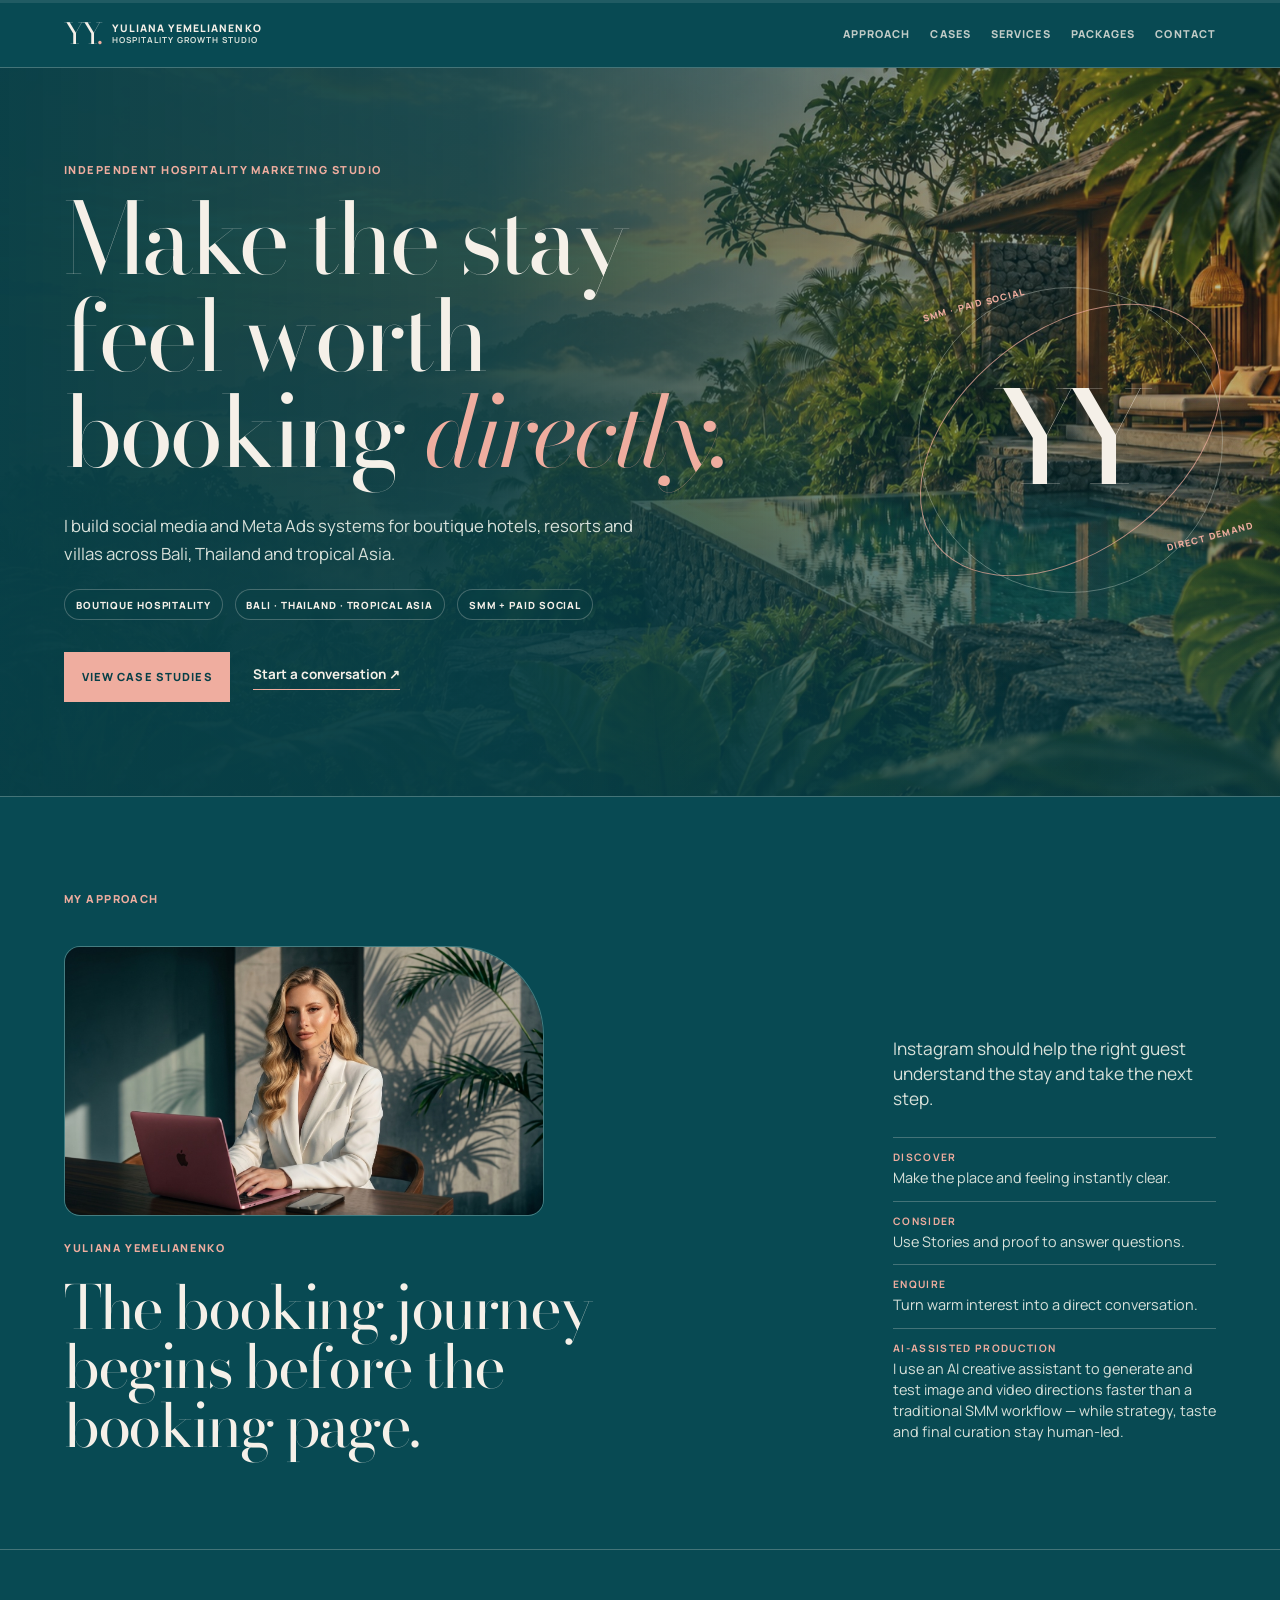
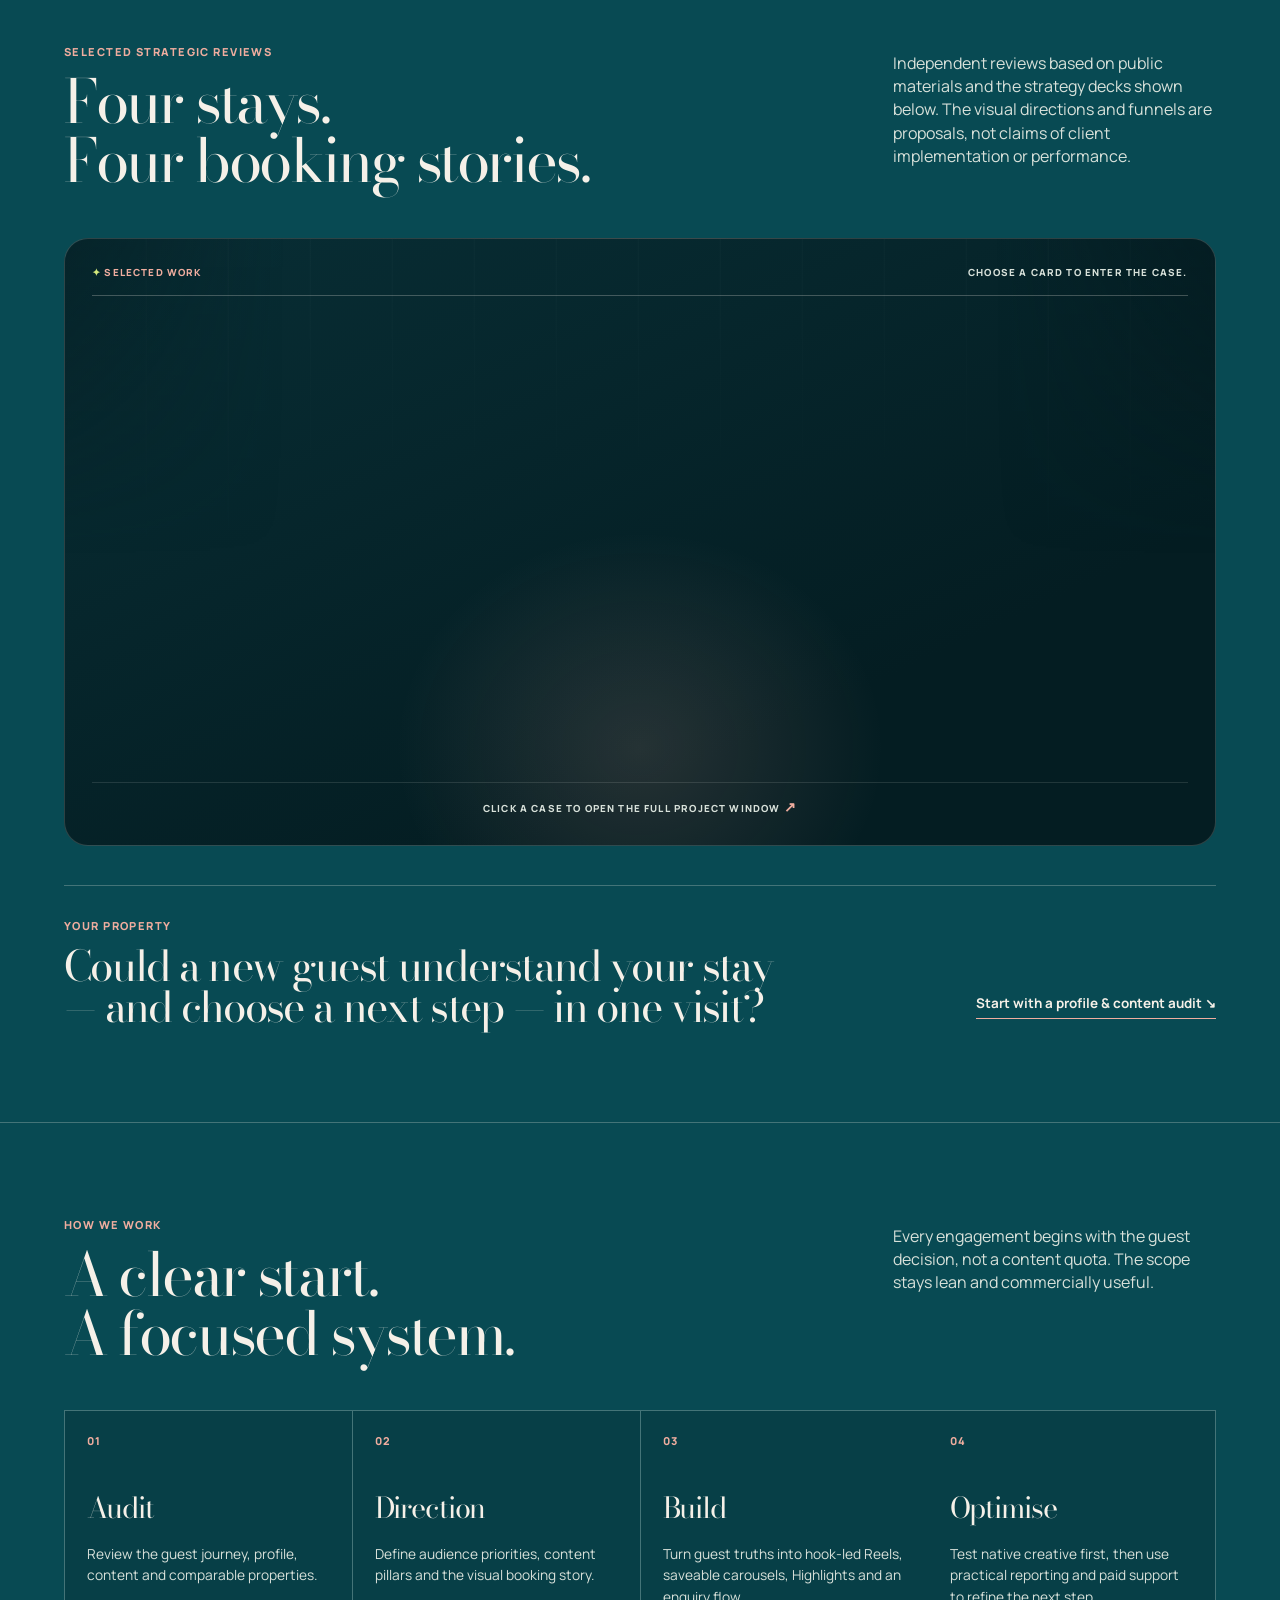
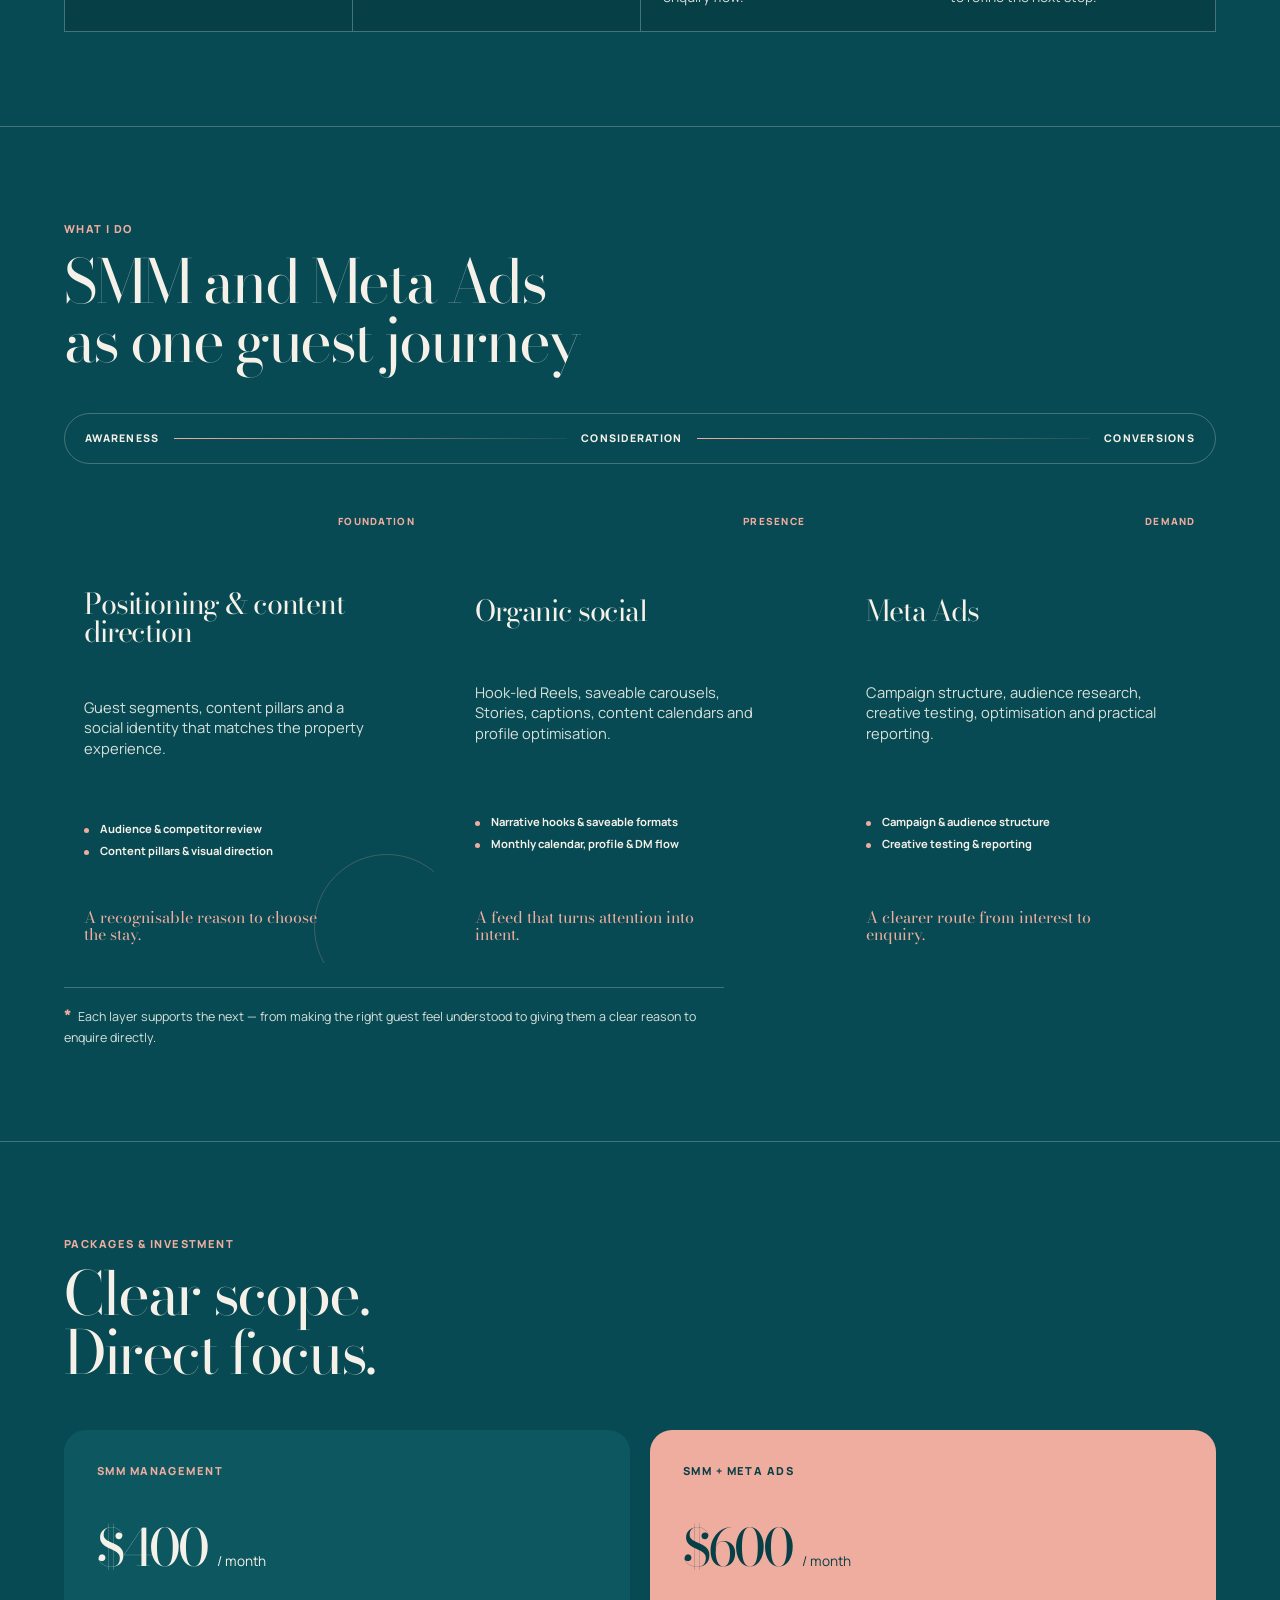
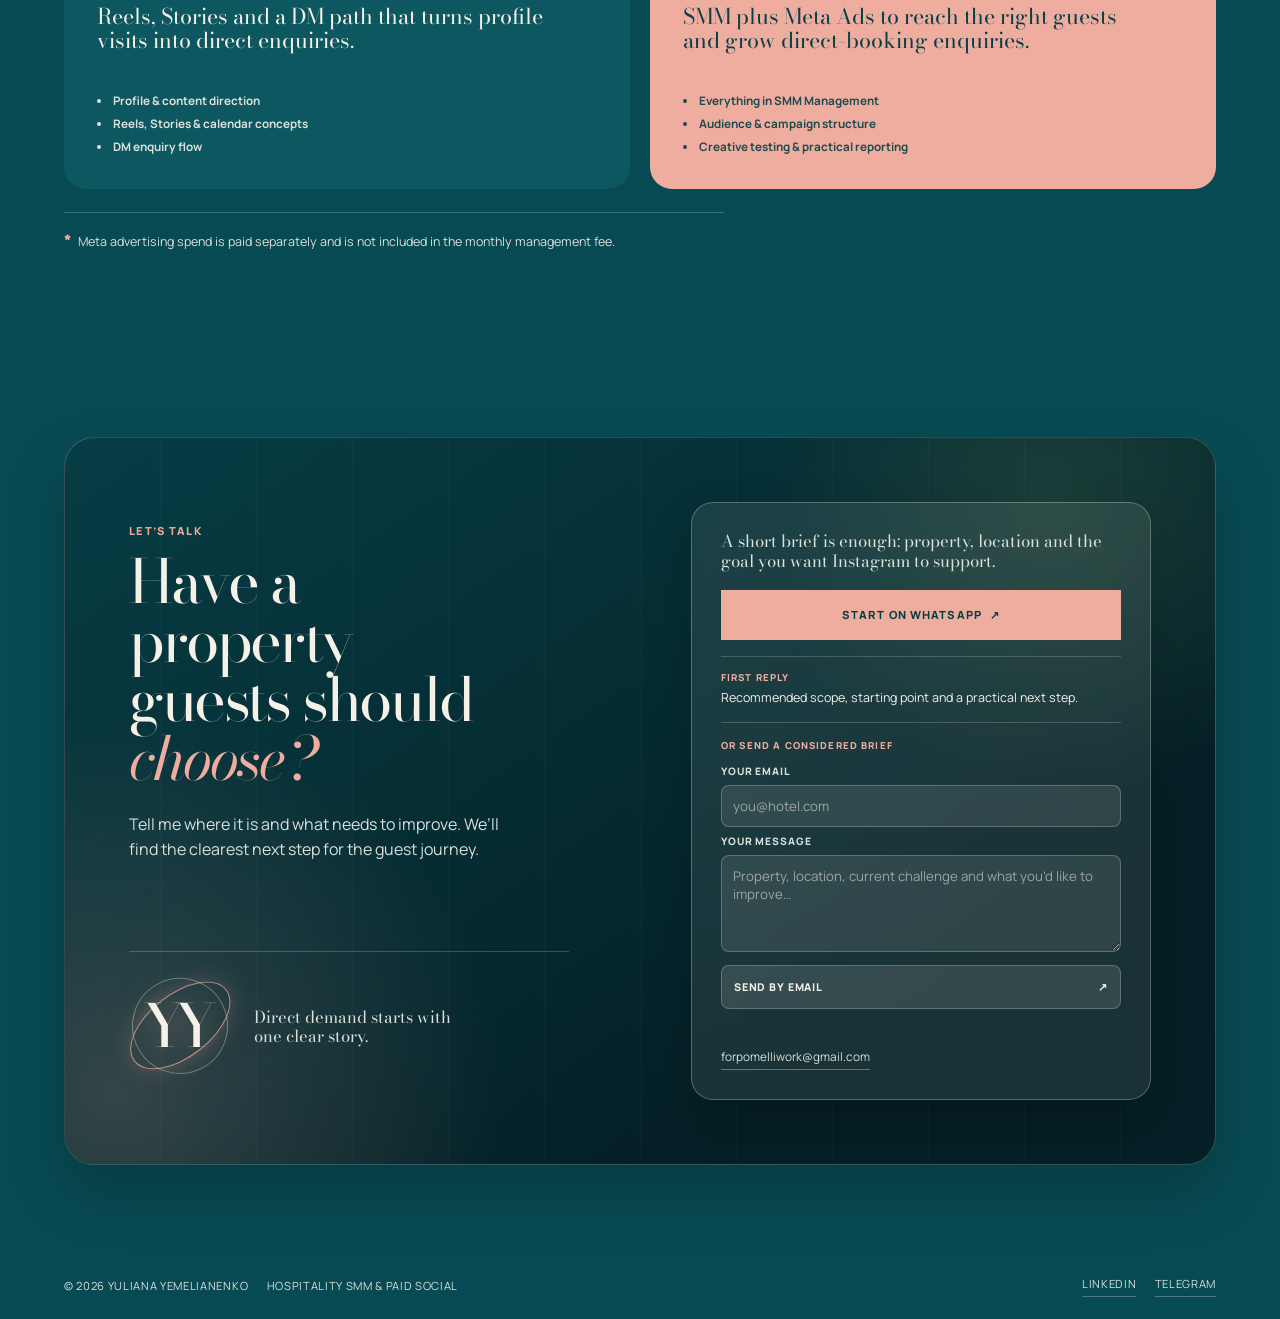
==== index.html @ 5858e248 "Publish strategy decks and complete GitHub Pages links" ====
<!doctype html>
<html lang="en">
  <head>
    <meta charset="utf-8" />
    <meta name="viewport" content="width=device-width, initial-scale=1" />
    <meta name="description" content="Yuliana Yemelianenko — Hospitality SMM and Meta Ads specialist for boutique hotels, resorts and villas." />
    <title>Yuliana Yemelianenko — Hospitality SMM &amp; Meta Ads</title>
    <link rel="preconnect" href="https://fonts.googleapis.com" />
    <link rel="preconnect" href="https://fonts.gstatic.com" crossorigin />
    <link href="https://fonts.googleapis.com/css2?family=Bodoni+Moda:opsz,wght@6..96,400;6..96,500;6..96,600&amp;family=Manrope:wght@400;500;600;700;800&amp;display=swap" rel="stylesheet" />
    <link rel="stylesheet" href="styles.css" />
  </head>
  <body>
    <a class="skip-link" href="#main">Skip to content</a>
    <div class="scroll-progress" aria-hidden="true"><span></span></div>

    <header class="site-header">
      <a class="brand" href="#top" aria-label="Yuliana Yemelianenko home">
        <span class="brand-monogram">YY<span>.</span></span>
        <span class="brand-lockup"><strong>Yuliana Yemelianenko</strong><small>Hospitality Growth Studio</small></span>
      </a>
      <nav aria-label="Main navigation">
        <a href="#approach">Approach</a>
        <a href="#cases">Cases</a>
        <a href="#services">Services</a>
        <a href="#packages">Packages</a>
        <a href="#contact">Contact</a>
      </nav>
    </header>

    <main id="main">
      <section class="hero section" id="top">
        <div class="eyebrow"><span class="eyebrow-dot"></span>Independent hospitality marketing studio</div>
        <div class="hero-grid">
          <div>
            <h1>Make the stay<br />feel worth booking <em>directly.</em></h1>
            <p class="hero-copy">I build social media and Meta Ads systems for boutique hotels, resorts and villas across Bali, Thailand and tropical Asia.</p>
            <ul class="hero-proof" aria-label="Specialist focus">
              <li>Boutique hospitality</li>
              <li>Bali · Thailand · Tropical Asia</li>
              <li>SMM + paid social</li>
            </ul>
            <div class="hero-actions">
              <a class="button button-primary" href="#cases">View case studies</a>
              <a class="text-link" href="https://wa.me/50763803161" target="_blank" rel="noreferrer">Start a conversation <span aria-hidden="true">↗</span></a>
            </div>
          </div>
          <aside class="hero-identity" aria-label="Yuliana Yemelianenko, Hospitality Growth Studio">
            <div class="brand-orbit" aria-hidden="true">
              <span class="orbit-line orbit-line-one"></span>
              <span class="orbit-line orbit-line-two"></span>
              <span class="orbit-copy orbit-copy-one">SMM · PAID SOCIAL</span>
              <span class="orbit-copy orbit-copy-two">DIRECT DEMAND</span>
              <span class="hero-monogram">YY</span>
            </div>
          </aside>
        </div>
      </section>

      <section class="statement section section-rule" id="approach" data-reveal aria-labelledby="approach-title">
        <div class="eyebrow">My approach</div>
        <div class="split-layout">
          <div class="approach-lead">
            <figure class="approach-portrait">
              <img src="assets/yuliana-portrait-v1.jpeg" alt="Yuliana Yemelianenko at work" width="2752" height="1536" loading="eager" decoding="sync" fetchpriority="high" />
            </figure>
            <p class="approach-name">Yuliana Yemelianenko</p>
            <h2 id="approach-title">The booking journey begins before the booking page.</h2>
          </div>
          <div class="statement-copy">
            <p>Instagram should help the right guest understand the stay and take the next step.</p>
            <ul class="quiet-list">
              <li><strong>Discover</strong> Make the place and feeling instantly clear.</li>
              <li><strong>Consider</strong> Use Stories and proof to answer questions.</li>
              <li><strong>Enquire</strong> Turn warm interest into a direct conversation.</li>
              <li><strong>AI-assisted production</strong> I use an AI creative assistant to generate and test image and video directions faster than a traditional SMM workflow — while strategy, taste and final curation stay human-led.</li>
            </ul>
          </div>
        </div>
      </section>

      <section class="cases section section-rule" id="cases" data-reveal aria-labelledby="cases-title">
        <div class="section-topline">
          <div>
            <div class="eyebrow">Selected strategic reviews</div>
            <h2 id="cases-title">Four stays.<br />Four booking stories.</h2>
          </div>
          <p>Independent reviews based on public materials and the strategy decks shown below. The visual directions and funnels are proposals, not claims of client implementation or performance.</p>
        </div>

        <div class="case-console" aria-label="Case study navigation">
          <p><span aria-hidden="true">↘</span> Open a booking story</p>
          <div class="case-console-links">
            <a href="#case-palenque" data-case-nav="case-palenque"><b>01</b> Isla Palenque</a>
            <a href="#case-lerida" data-case-nav="case-lerida"><b>02</b> Finca Lérida</a>
            <a href="#case-mana" data-case-nav="case-mana"><b>03</b> Mana</a>
            <a href="#case-suenyo" data-case-nav="case-suenyo"><b>04</b> Suenyo</a>
          </div>
        </div>

        <section class="case-carousel" aria-label="Interactive case study carousel">
          <div class="case-carousel-topline">
            <p><span aria-hidden="true">✦</span> Selected work</p>
            <p>Choose a card to enter the case.</p>
          </div>
          <div class="case-carousel-stage">
            <div class="case-carousel-hit-areas" aria-label="Open a project case">
              <button type="button" data-open-case="case-palenque" aria-label="Open Isla Palenque case"></button>
              <button type="button" data-open-case="case-lerida" aria-label="Open Finca Lérida case"></button>
              <button type="button" data-open-case="case-mana" aria-label="Open Mana Earthly Paradise case"></button>
              <button type="button" data-open-case="case-suenyo" aria-label="Open Suenyo Eco Retreat case"></button>
            </div>
            <div class="case-carousel-track">
              <button class="case-carousel-card" type="button" data-open-case="case-palenque" aria-label="Open Isla Palenque case">
                <img src="assets/profile-grid-views/after/isla-palenque-grid.png" alt="" />
                <span><b>01</b> Isla Palenque <em>Private Island</em></span>
              </button>
              <button class="case-carousel-card" type="button" data-open-case="case-lerida" aria-label="Open Finca Lérida case">
                <img src="assets/profile-grid-views/after/finca-lerida-grid-v4.png" alt="" />
                <span><b>02</b> Finca Lérida <em>Cloud forest</em></span>
              </button>
              <button class="case-carousel-card" type="button" data-open-case="case-mana" aria-label="Open Mana Earthly Paradise case">
                <img src="assets/profile-grid-views/after/mana-earthly-paradise-grid.png" alt="" />
                <span><b>03</b> Mana <em>Earthly Paradise</em></span>
              </button>
              <button class="case-carousel-card" type="button" data-open-case="case-suenyo" aria-label="Open Suenyo Eco Retreat case">
                <img src="assets/profile-grid-views/after/suenyo-eco-retreat-grid-v3.jpg" alt="" />
                <span><b>04</b> Suenyo <em>Eco Retreat</em></span>
              </button>
            </div>
          </div>
          <p class="case-carousel-hint">Click a case to open the full project window <span aria-hidden="true">↗</span></p>
        </section>

        <article class="case-study palenque" id="case-palenque" data-case="case-palenque" data-reveal>
          <div class="case-study-heading">
            <span class="case-number">01</span>
            <div>
              <p class="case-type">Seasonal content &amp; DM funnel concept · Panama</p>
              <h3>Isla Palenque<br /><em>Private Island Resort</em></h3>
            </div>
          </div>
          <div class="case-stage">
            <div class="case-state state-before">
              <span>Observed friction</span>
              <p>Rare private-island access and wildlife can read as a beautiful but passive gallery.</p>
              <p>Green-season rain can feel like a reason to delay, not a reason to travel.</p>
            </div>
            <div class="case-state state-after">
              <span>Recommended shift</span>
              <p>Make the green season a time-bound reason to book: wildlife, privacy and a mental reset.</p>
              <p>Use the DM keyword <strong>WHALE</strong> to start an availability and experience conversation.</p>
            </div>
          </div>
          <div class="case-reel-path">
            <div class="case-reel-intro"><p class="eyebrow">Reel-to-enquiry logic</p><p>One guest truth → useful proof → one low-friction next step.</p></div>
            <ol class="case-reel-steps">
              <li><strong>Hook</strong><p>“The kind of quiet you only find when the island is yours.”</p></li>
              <li><strong>Value &amp; proof</strong><p>A wildlife-and-weather moment makes green season feel intentional, not inconvenient.</p></li>
              <li><strong>Next step</strong><p>DM <b>WHALE</b> for seasonal availability and the best stay window.</p></li>
            </ol>
          </div>
          <div class="case-profile-comparison">
            <div class="case-comparison-top"><span>Before &amp; After:</span><p>A proposed feed system for guests planning a private-island escape.</p></div>
            <div class="case-comparison-layout">
              <ul class="case-callouts case-callouts-before" data-label="Before · observed friction"><li>Strong imagery lacks one clear booking story.</li><li>Nature, rooms and food appear without a repeatable rhythm.</li><li>Seasonality is not framed as a timely reason to travel.</li></ul>
              <div class="case-profile-grids">
                <figure><figcaption>Before · current grid</figcaption><img src="assets/profile-grid-views/before/isla-palenque-grid.png" alt="Current twelve-post Isla Palenque Instagram grid" /></figure>
                <figure><figcaption>After · proposed grid</figcaption><img src="assets/profile-grid-views/after/isla-palenque-grid.png" alt="Proposed twelve-post Isla Palenque Instagram grid direction" /></figure>
              </div>
              <ul class="case-callouts case-callouts-after" data-label="After · what changed"><li>Four pillars create a recognisable island narrative.</li><li>Wildlife, space and local flavour lead each scroll.</li><li><b>WHALE</b> turns seasonal attention into a direct enquiry.</li></ul>
            </div>
          </div>
          <section class="case-content-showcase" aria-label="Isla Palenque content direction">
            <div class="case-content-heading"><div><p class="eyebrow">Content</p><h4>Profile path<br />and content system.</h4></div><p>Recommended profile header, practical Highlights and individual covers taken directly from the proposed feed.</p></div>
            <div class="case-content-layout">
              <figure class="case-profile-header"><figcaption>Recommended profile header + Highlights</figcaption><img src="assets/profile-headers/isla-palenque-profile-header.png" alt="Proposed Isla Palenque Instagram profile header and Highlights" /></figure>
              <div class="case-content-covers"><p>Selected carousel &amp; post covers</p><div class="content-cover-grid">
                <figure><img src="assets/content-examples/isla-palenque/01.png" data-fullsrc="assets/content-examples-full/isla-palenque/01.png" alt="Isla Palenque content cover: private island stay" /></figure><figure><img src="assets/content-examples/isla-palenque/02.png" data-fullsrc="assets/content-examples-full/isla-palenque/02.png" alt="Isla Palenque content cover: a private casita" /></figure><figure><img src="assets/content-examples/isla-palenque/03.png" data-fullsrc="assets/content-examples-full/isla-palenque/03.png" alt="Isla Palenque content cover: green-season escape" /></figure>
                <figure><img src="assets/content-examples/isla-palenque/04.png" data-fullsrc="assets/content-examples-full/isla-palenque/04.png" alt="Isla Palenque content cover: wildlife encounter" /></figure><figure><img src="assets/content-examples/isla-palenque/05.png" data-fullsrc="assets/content-examples-full/isla-palenque/05.png" alt="Isla Palenque content cover: untamed luxury" /></figure><figure><img src="assets/content-examples/isla-palenque/06.png" data-fullsrc="assets/content-examples-full/isla-palenque/06.png" alt="Isla Palenque content cover: local flavour" /></figure>
              </div></div>
            </div>
          </section>
          <div class="case-rationale">
            <p><strong>Why it works</strong> It turns weather into a premium sensory asset and gives the guest a specific, seasonal reason to enquire instead of simply admire the view.</p>
            <div class="case-links">
              <button class="case-explorer-trigger" type="button" data-open-case="case-palenque">Open case <span aria-hidden="true">↗</span></button>
              <a href="Palenque.pdf" target="_blank">Open strategy deck <span aria-hidden="true">↗</span></a>
            </div>
          </div>
        </article>

        <article class="case-study lerida" id="case-lerida" data-case="case-lerida" data-reveal>
          <div class="case-study-heading">
            <span class="case-number">02</span>
            <div>
              <p class="case-type">Off-season growth concept · Boquete, Panama</p>
              <h3>Finca Lérida<br /><em>Misty Eco-Luxury Escape</em></h3>
            </div>
          </div>
          <div class="case-stage">
            <div class="case-state state-before">
              <span>Observed friction</span>
              <p>Mist, mountain air and coffee heritage are not always framed as a distinctive premium escape.</p>
              <p>Room-led posts can ask for a booking before a high-intent guest feels the value.</p>
            </div>
            <div class="case-state state-after">
              <span>Recommended shift</span>
              <p>Position rain, Geisha coffee and cool mountain silence as the product — not the low-season compromise.</p>
              <p>Use saveable 48-hour guides and the DM keyword <strong>GEISHA</strong> to move from inspiration to planning.</p>
            </div>
          </div>
          <div class="case-reel-path">
            <div class="case-reel-intro"><p class="eyebrow">Reel-to-enquiry logic</p><p>One guest truth → useful proof → one low-friction next step.</p></div>
            <ol class="case-reel-steps">
              <li><strong>Hook</strong><p>“When the forecast is rain, but the plan is a proper reset.”</p></li>
              <li><strong>Value &amp; proof</strong><p>A saveable 48-hour itinerary connects Geisha coffee, birding and mountain quiet.</p></li>
              <li><strong>Next step</strong><p>Save the guide or DM <b>GEISHA</b> with travel dates.</p></li>
            </ol>
          </div>
          <div class="case-profile-comparison">
            <div class="case-comparison-top"><span>Before &amp; After:</span><p>A proposed feed structure for a highland reset, coffee discovery and direct planning.</p></div>
            <div class="case-comparison-layout">
              <ul class="case-callouts case-callouts-before" data-label="Before · observed friction"><li>Coffee, hotel and events compete in unrelated styles.</li><li>Promotional moments interrupt the nature-led escape story.</li><li>No clear series links saveable ideas to stays.</li></ul>
              <div class="case-profile-grids">
                <figure><figcaption>Before · current grid</figcaption><img src="assets/profile-grid-views/before/finca-lerida-grid.png" alt="Current twelve-post Finca Lérida Instagram grid" /></figure>
                <figure><figcaption>After · proposed grid</figcaption><img src="assets/profile-grid-views/after/finca-lerida-grid-v4.png" alt="Proposed twelve-post Finca Lérida Instagram grid direction with discreet cover captions" /></figure>
              </div>
              <ul class="case-callouts case-callouts-after" data-label="After · what changed"><li>Cloud forest, Geisha coffee and birding become repeatable themes.</li><li>A quieter visual system feels more premium and consistent.</li><li>Guide-led posts move inspiration toward planning.</li></ul>
            </div>
          </div>
          <section class="case-content-showcase" aria-label="Finca Lérida content direction">
            <div class="case-content-heading"><div><p class="eyebrow">Content</p><h4>Profile path<br />and content system.</h4></div><p>Recommended profile header, practical Highlights and individual covers taken directly from the proposed feed.</p></div>
            <div class="case-content-layout">
              <figure class="case-profile-header"><figcaption>Recommended profile header + Highlights</figcaption><img src="assets/profile-headers/finca-lerida-profile-header.png" alt="Proposed Finca Lérida Instagram profile header and Highlights" /></figure>
              <div class="case-content-covers"><p>Selected carousel &amp; post covers</p><div class="content-cover-grid">
                <figure><img src="assets/content-examples/finca-lerida-v4/01.png" data-fullsrc="assets/content-examples-full/finca-lerida/01.png" alt="Finca Lérida content cover: Geisha coffee" /></figure><figure><img src="assets/content-examples/finca-lerida-v4/02.png" data-fullsrc="assets/content-examples-full/finca-lerida/02.jpeg" alt="Finca Lérida content cover: coffee story" /></figure><figure><img src="assets/content-examples/finca-lerida-v4/03.png" data-fullsrc="assets/content-examples-full/finca-lerida/03.png" alt="Finca Lérida content cover: slow-day reset" /></figure>
                <figure><img src="assets/content-examples/finca-lerida-v4/04.png" data-fullsrc="assets/content-examples-full/finca-lerida/04.jpeg" alt="Finca Lérida content cover: dining experience" /></figure><figure><img src="assets/content-examples/finca-lerida-v4/05.png" data-fullsrc="assets/content-examples-full/finca-lerida/05.png" alt="Finca Lérida content cover: cloud-forest reset" /></figure><figure><img src="assets/content-examples/finca-lerida-v4/06.png" data-fullsrc="assets/content-examples-full/finca-lerida/06.jpeg" alt="Finca Lérida content cover: coffee preparation" /></figure>
              </div></div>
            </div>
          </section>
          <div class="case-rationale">
            <p><strong>Why it works</strong> It replaces discount logic with sensory proof and clear value: a guest sees why this exact environment is worth choosing now.</p>
            <div class="case-links">
              <button class="case-explorer-trigger" type="button" data-open-case="case-lerida">Open case <span aria-hidden="true">↗</span></button>
              <a href="Lerida.pdf" target="_blank">Open strategy deck <span aria-hidden="true">↗</span></a>
            </div>
          </div>
        </article>

        <article class="case-study mana" id="case-mana" data-case="case-mana" data-reveal>
          <div class="case-study-heading">
            <span class="case-number">03</span>
            <div>
              <p class="case-type">Profile audit · Content system · Weekly plan</p>
              <h3>Mana Earthly Paradise<br /><em>Ubud, Bali</em></h3>
            </div>
          </div>
          <div class="case-stage">
            <div class="case-state state-before">
              <span>Before recommendations</span>
              <p>The mission is visible, but a first-time guest has to work harder to understand stay options and the fastest booking route.</p>
            </div>
            <div class="case-state state-after">
              <span>Recommended shift</span>
              <p>Put the stay, impact and guest choice in one visible path: bio, Highlights, three pins and a weekly content rhythm.</p>
              <p>Use <strong>GUIDE</strong> as a low-friction DM prompt for first-time planners.</p>
            </div>
          </div>
          <div class="case-reel-path">
            <div class="case-reel-intro"><p class="eyebrow">Reel-to-enquiry logic</p><p>One guest truth → useful proof → one low-friction next step.</p></div>
            <ol class="case-reel-steps">
              <li><strong>Hook</strong><p>“A stay can give something back to the place that holds it.”</p></li>
              <li><strong>Value &amp; proof</strong><p>Show one stay choice, one conscious meal and one visible impact detail — one idea at a time.</p></li>
              <li><strong>Next step</strong><p>Comment or DM <b>GUIDE</b> for the stay format that fits the trip.</p></li>
            </ol>
          </div>
          <div class="case-profile-comparison">
            <div class="case-comparison-top"><span>Before &amp; After:</span><p>A feed proposal that keeps Mana’s mission central while making its stay easier to choose.</p></div>
            <div class="case-comparison-layout">
              <ul class="case-callouts case-callouts-before" data-label="Before · observed friction"><li>Beautiful imagery has no first-time guest journey.</li><li>Stay, food, culture and impact are visually unstructured.</li><li>High-intent questions lack recurring answers in the feed.</li></ul>
              <div class="case-profile-grids">
                <figure><figcaption>Before · current grid</figcaption><img src="assets/profile-grid-views/before/mana-earthly-paradise-grid.png" alt="Current twelve-post Mana Earthly Paradise Instagram grid" /></figure>
                <figure><figcaption>After · proposed grid</figcaption><img src="assets/profile-grid-views/after/mana-earthly-paradise-grid.png" alt="Proposed twelve-post Mana Earthly Paradise Instagram grid direction" /></figure>
              </div>
              <ul class="case-callouts case-callouts-after" data-label="After · what changed"><li>Start here, stay choice and impact become clear content anchors.</li><li>A warm natural grade unifies villas, people and place.</li><li><b>GUIDE</b>-led posts add a low-friction route to planning.</li></ul>
            </div>
          </div>
          <section class="case-content-showcase" aria-label="Mana Earthly Paradise content direction">
            <div class="case-content-heading"><div><p class="eyebrow">Content</p><h4>Profile path<br />and content system.</h4></div><p>Recommended profile header, guest-first Highlights and individual covers taken directly from the proposed feed.</p></div>
            <div class="case-content-layout">
              <figure class="case-profile-header"><figcaption>Recommended profile header + Highlights</figcaption><img src="assets/profile-headers/mana-earthly-paradise-profile-header.png" alt="Proposed Mana Earthly Paradise Instagram profile header and Highlights" /></figure>
              <div class="case-content-covers"><p>Selected carousel &amp; post covers</p><div class="content-cover-grid">
                <figure><img src="assets/content-examples/mana-earthly-paradise/01.png" data-fullsrc="assets/content-examples-full/mana-earthly-paradise/01.png" alt="Mana content cover: start here" /></figure><figure><img src="assets/content-examples/mana-earthly-paradise/02.png" data-fullsrc="assets/content-examples-full/mana-earthly-paradise/02.png" alt="Mana content cover: choose your stay" /></figure><figure><img src="assets/content-examples/mana-earthly-paradise/03.png" data-fullsrc="assets/content-examples-full/mana-earthly-paradise/03.png" alt="Mana content cover: stay creates impact" /></figure>
                <figure><img src="assets/content-examples/mana-earthly-paradise/04.png" data-fullsrc="assets/content-examples-full/mana-earthly-paradise/04.png" alt="Mana content cover: first time at Mana" /></figure><figure><img src="assets/content-examples/mana-earthly-paradise/05.png" data-fullsrc="assets/content-examples-full/mana-earthly-paradise/05.png" alt="Mana content cover: the moments guests remember" /></figure><figure><img src="assets/content-examples/mana-earthly-paradise/06.png" data-fullsrc="assets/content-examples-full/mana-earthly-paradise/06.png" alt="Mana content cover: 24 hours at Mana" /></figure>
              </div></div>
            </div>
          </section>
          <div class="case-rationale">
            <p><strong>Why it works</strong> Values still lead, but practical questions are resolved earlier — helping the guest move from “beautiful place” to “this is for me.”</p>
            <div class="case-links">
              <button class="case-explorer-trigger" type="button" data-open-case="case-mana">Open case <span aria-hidden="true">↗</span></button>
              <a href="#" data-deck-parts="assets/deck-parts/mana/part-000,assets/deck-parts/mana/part-001,assets/deck-parts/mana/part-002,assets/deck-parts/mana/part-003,assets/deck-parts/mana/part-004,assets/deck-parts/mana/part-005,assets/deck-parts/mana/part-006,assets/deck-parts/mana/part-007,assets/deck-parts/mana/part-008,assets/deck-parts/mana/part-009,assets/deck-parts/mana/part-010,assets/deck-parts/mana/part-011,assets/deck-parts/mana/part-012,assets/deck-parts/mana/part-013,assets/deck-parts/mana/part-014,assets/deck-parts/mana/part-015,assets/deck-parts/mana/part-016,assets/deck-parts/mana/part-017,assets/deck-parts/mana/part-018,assets/deck-parts/mana/part-019,assets/deck-parts/mana/part-020,assets/deck-parts/mana/part-021,assets/deck-parts/mana/part-022,assets/deck-parts/mana/part-023">Open strategy deck <span aria-hidden="true">↗</span></a>
            </div>
          </div>
        </article>

        <article class="case-study suenyo" id="case-suenyo" data-case="case-suenyo" data-reveal>
          <div class="case-study-heading">
            <span class="case-number">04</span>
            <div>
              <p class="case-type">Instagram review · Content direction · Guest journey</p>
              <h3>Suenyo Eco Retreat<br /><em>Tabanan, Bali</em></h3>
            </div>
          </div>
          <div class="case-stage">
            <div class="case-state state-before">
              <span>Observed friction</span>
              <p>The riverside setting is compelling, yet a new visitor may not immediately know which stay or experience fits their trip.</p>
              <p>Wellness, cultural rituals and special occasions need a more deliberate decision path.</p>
            </div>
            <div class="case-state state-after">
              <span>Recommended shift</span>
              <p>Build a content cadence around Pavilions, Wellness, Culture and Occasions — then support it with practical Highlights and FAQs.</p>
              <p>Move from one atmospheric image to a sequence that helps guests identify their reason to stay.</p>
            </div>
          </div>
          <div class="case-reel-path">
            <div class="case-reel-intro"><p class="eyebrow">Reel-to-enquiry logic</p><p>One guest truth → useful proof → one low-friction next step.</p></div>
            <ol class="case-reel-steps">
              <li><strong>Hook</strong><p>“Bali feels different when the river sets the pace.”</p></li>
              <li><strong>Value &amp; proof</strong><p>A ritual, pavilion detail or team gesture turns atmosphere into a tangible reason to stay.</p></li>
              <li><strong>Next step</strong><p>DM <b>RIVER</b> with dates and the occasion for a tailored suggestion.</p></li>
            </ol>
          </div>
          <div class="case-profile-comparison">
            <div class="case-comparison-top"><span>Before &amp; After:</span><p>A proposed feed direction from the retreat’s calm visual world to a clear reason to enquire.</p></div>
            <div class="case-comparison-layout">
              <ul class="case-callouts case-callouts-before" data-label="Before · observed friction"><li>Mood-led content does not distinguish each reason to stay.</li><li>Wellness, food, river and interiors compete for attention.</li><li>The feed has few clear, saveable planning formats.</li></ul>
              <div class="case-profile-grids">
                <figure><figcaption>Before · current grid</figcaption><img src="assets/profile-grid-views/before/suenyo-eco-retreat-grid.png" alt="Current twelve-post Suenyo Eco Retreat Instagram grid" /></figure>
              <figure><figcaption>After · proposed grid</figcaption><img src="assets/profile-grid-views/after/suenyo-eco-retreat-grid-v3.jpg" alt="Proposed twelve-post Suenyo Eco Retreat Instagram grid direction" /></figure>
              </div>
              <ul class="case-callouts case-callouts-after" data-label="After · what changed"><li>Pavilions, wellness and rituals become identifiable series.</li><li>A green-and-warm palette makes the retreat recognisable.</li><li>Practical hooks support direct enquiries beside atmosphere.</li></ul>
            </div>
          </div>
          <section class="case-content-showcase" aria-label="Suenyo Eco Retreat content direction">
            <div class="case-content-heading"><div><p class="eyebrow">Content</p><h4>Profile path<br />and content system.</h4></div><p>Recommended profile header, decision-led Highlights and individual covers taken directly from the proposed feed.</p></div>
            <div class="case-content-layout">
              <figure class="case-profile-header"><figcaption>Recommended profile header + Highlights</figcaption><img src="assets/profile-headers/suenyo-eco-retreat-profile-header.png" alt="Proposed Suenyo Eco Retreat Instagram profile header and Highlights" /></figure>
              <div class="case-content-covers"><p>Selected carousel &amp; post covers</p><div class="content-cover-grid">
                <figure><img src="assets/content-examples/suenyo-eco-retreat/after-grid-02.jpg" data-fullsrc="assets/content-examples-full/suenyo-eco-retreat/02.jpg" alt="Suenyo proposed feed post 2: private pavilion" /></figure><figure><img src="assets/content-examples/suenyo-eco-retreat/after-grid-06.jpg" data-fullsrc="assets/content-examples-full/suenyo-eco-retreat/06.jpg" alt="Suenyo proposed feed post 6: Bali celebration" /></figure><figure><img src="assets/content-examples/suenyo-eco-retreat/after-grid-08.jpg" data-fullsrc="assets/content-examples-full/suenyo-eco-retreat/08.jpg" alt="Suenyo proposed feed post 8: bamboo pavilion" /></figure>
                <figure><img src="assets/content-examples/suenyo-eco-retreat/after-grid-07.jpg" data-fullsrc="assets/content-examples-full/suenyo-eco-retreat/07.jpg" alt="Suenyo proposed feed post 7: ritual of rest" /></figure><figure><img src="assets/content-examples/suenyo-eco-retreat/after-grid-09.jpg" data-fullsrc="assets/content-examples-full/suenyo-eco-retreat/09.jpg" alt="Suenyo proposed feed post 9: rituals guests take home" /></figure><figure><img src="assets/content-examples/suenyo-eco-retreat/after-grid-11.jpg" data-fullsrc="assets/content-examples-full/suenyo-eco-retreat/11.jpg" alt="Suenyo proposed feed post 11: the way home" /></figure>
              </div></div>
            </div>
          </section>
          <div class="case-rationale">
            <p><strong>Why it works</strong> It retains the retreat’s calm visual world while making the experience easier to choose, share and enquire about directly.</p>
            <div class="case-links">
              <button class="case-explorer-trigger" type="button" data-open-case="case-suenyo">Open case <span aria-hidden="true">↗</span></button>
              <a href="#" data-deck-parts="assets/deck-parts/suenyo/part-000,assets/deck-parts/suenyo/part-001,assets/deck-parts/suenyo/part-002,assets/deck-parts/suenyo/part-003,assets/deck-parts/suenyo/part-004,assets/deck-parts/suenyo/part-005,assets/deck-parts/suenyo/part-006,assets/deck-parts/suenyo/part-007,assets/deck-parts/suenyo/part-008,assets/deck-parts/suenyo/part-009,assets/deck-parts/suenyo/part-010">Open strategy deck <span aria-hidden="true">↗</span></a>
            </div>
          </div>
        </article>
        <aside class="case-cta" data-reveal>
          <div>
            <p class="eyebrow">Your property</p>
            <h3>Could a new guest understand your stay — and choose a next step — in one visit?</h3>
          </div>
          <a class="text-link" href="#contact">Start with a profile &amp; content audit <span aria-hidden="true">↘</span></a>
        </aside>
      </section>

      <section class="process section section-rule" data-reveal aria-labelledby="process-title">
        <div class="section-topline">
          <div>
            <div class="eyebrow">How we work</div>
            <h2 id="process-title">A clear start.<br />A focused system.</h2>
          </div>
          <p>Every engagement begins with the guest decision, not a content quota. The scope stays lean and commercially useful.</p>
        </div>
        <ol class="process-grid">
          <li><span>01</span><strong>Audit</strong><p>Review the guest journey, profile, content and comparable properties.</p></li>
          <li><span>02</span><strong>Direction</strong><p>Define audience priorities, content pillars and the visual booking story.</p></li>
          <li><span>03</span><strong>Build</strong><p>Turn guest truths into hook-led Reels, saveable carousels, Highlights and an enquiry flow.</p></li>
          <li><span>04</span><strong>Optimise</strong><p>Test native creative first, then use practical reporting and paid support to refine the next step.</p></li>
        </ol>
      </section>

      <section class="services section section-rule" id="services" data-reveal aria-labelledby="services-title">
        <div class="services-heading">
          <div>
            <div class="eyebrow">What I do</div>
            <h2 id="services-title">SMM and Meta Ads<br />as one guest journey</h2>
          </div>
        </div>
        <div class="journey-map" aria-label="Paid media funnel: awareness, consideration, conversions">
          <span>Awareness</span><i aria-hidden="true"></i><span>Consideration</span><i aria-hidden="true"></i><span>Conversions</span>
        </div>
        <div class="service-grid">
          <article class="service-card" tabindex="0" aria-label="Positioning and content direction. Hover or focus to view the details.">
            <div class="service-card-inner">
              <div class="service-card-face service-card-front">
                <div class="service-card-top"><span>01</span><p>Foundation</p></div>
                <h3>Positioning &amp; content direction</h3>
                <p>Guest segments, content pillars and a social identity that matches the property experience.</p>
                <ul class="service-deliverables">
                  <li>Audience &amp; competitor review</li>
                  <li>Content pillars &amp; visual direction</li>
                </ul>
                <p class="service-outcome">A recognisable reason to choose the stay.</p>
              </div>
              <div class="service-card-face service-card-back" aria-hidden="true">
                <p class="service-back-label">Included in strategy</p>
                <strong>A usable social direction.</strong>
                <ul>
                  <li>Profile audit: bio, Highlights, grid and enquiry path</li>
                  <li>Guest-segment and competitor snapshot</li>
                  <li>Three content pillars with a visual direction</li>
                </ul>
                <p class="service-back-outcome">Delivered as a strategy deck and an actionable content map.</p>
              </div>
            </div>
          </article>
          <article class="service-card" tabindex="0" aria-label="Organic social. Hover or focus to view the details.">
            <div class="service-card-inner">
              <div class="service-card-face service-card-front">
                <div class="service-card-top"><span>02</span><p>Presence</p></div>
                <h3>Organic social</h3>
                <p>Hook-led Reels, saveable carousels, Stories, captions, content calendars and profile optimisation.</p>
                <ul class="service-deliverables">
                  <li>Narrative hooks &amp; saveable formats</li>
                  <li>Monthly calendar, profile &amp; DM flow</li>
                </ul>
                <p class="service-outcome">A feed that turns attention into intent.</p>
              </div>
              <div class="service-card-face service-card-back" aria-hidden="true">
                <p class="service-back-label">Included each month</p>
                <strong>A monthly publishing system.</strong>
                <ul>
                  <li>Content calendar for Reels, carousels and Stories</li>
                  <li>Post concepts, hooks, captions and CTAs</li>
                  <li>Profile, Highlights and DM keyword updates</li>
                </ul>
                <p class="service-back-outcome">A clear plan your team can create, publish and measure.</p>
              </div>
            </div>
          </article>
          <article class="service-card" tabindex="0" aria-label="Meta Ads. Hover or focus to view the details.">
            <div class="service-card-inner">
              <div class="service-card-face service-card-front">
                <div class="service-card-top"><span>03</span><p>Demand</p></div>
                <h3>Meta Ads</h3>
                <p>Campaign structure, audience research, creative testing, optimisation and practical reporting.</p>
                <ul class="service-deliverables">
                  <li>Campaign &amp; audience structure</li>
                  <li>Creative testing &amp; reporting</li>
                </ul>
                <p class="service-outcome">A clearer route from interest to enquiry.</p>
              </div>
              <div class="service-card-face service-card-back" aria-hidden="true">
                <p class="service-back-label">Included in paid media</p>
                <strong>Campaigns built for enquiry.</strong>
                <ul>
                  <li>Campaign setup, objectives and audience research</li>
                  <li>Prospecting and retargeting structure</li>
                  <li>Creative test plan, optimisation and reporting</li>
                </ul>
                <p class="service-back-outcome">A practical system for turning paid reach into enquiries.</p>
              </div>
            </div>
          </article>
        </div>
        <p class="section-footnote"><span aria-hidden="true">*</span>Each layer supports the next — from making the right guest feel understood to giving them a clear reason to enquire directly.</p>
      </section>

      <section class="packages section section-rule" id="packages" data-reveal aria-labelledby="packages-title">
        <div class="section-topline">
          <div>
            <div class="eyebrow">Packages &amp; investment</div>
            <h2 id="packages-title">Clear scope.<br />Direct focus.</h2>
          </div>
        </div>
        <div class="package-grid">
          <article class="package">
            <p class="package-label">SMM Management</p>
            <p class="price">$400 <span>/ month</span></p>
          <p>Reels, Stories and a DM path that turns profile visits into direct enquiries.</p>
            <ul class="package-includes">
              <li>Profile &amp; content direction</li>
              <li>Reels, Stories &amp; calendar concepts</li>
              <li>DM enquiry flow</li>
            </ul>
          </article>
          <article class="package package-featured">
            <p class="package-label">SMM + Meta Ads</p>
            <p class="price">$600 <span>/ month</span></p>
          <p>SMM plus Meta Ads to reach the right guests and grow direct-booking enquiries.</p>
            <ul class="package-includes">
              <li>Everything in SMM Management</li>
              <li>Audience &amp; campaign structure</li>
              <li>Creative testing &amp; practical reporting</li>
            </ul>
          </article>
        </div>
        <p class="section-footnote"><span aria-hidden="true">*</span>Meta advertising spend is paid separately and is not included in the monthly management fee.</p>
      </section>

      <section class="contact section" id="contact" data-reveal aria-labelledby="contact-title">
        <div class="contact-panel">
          <div class="contact-copy">
            <div class="eyebrow">Let’s talk</div>
            <h2 id="contact-title">Have a property<br />guests should <em>choose?</em></h2>
            <p class="contact-prompt">Tell me where it is and what needs to improve. We’ll find the clearest next step for the guest journey.</p>
            <div class="contact-signoff" aria-hidden="true">
              <span class="contact-monogram">YY</span>
              <p>Direct demand starts with one clear story.</p>
            </div>
          </div>
          <div class="contact-details">
            <p class="contact-intro">A short brief is enough: property, location and the goal you want Instagram to support.</p>
            <a class="button button-light" href="https://wa.me/50763803161?text=Hi%20Yuliana%2C%20I%27d%20like%20to%20talk%20about%20my%20hospitality%20project." target="_blank" rel="noreferrer">Start on WhatsApp <span aria-hidden="true">↗</span></a>
            <div class="contact-reply">
              <span>First reply</span>
              <p>Recommended scope, starting point and a practical next step.</p>
            </div>
            <form class="contact-composer" data-contact-form>
              <p class="contact-composer-label">Or send a considered brief</p>
              <label for="contact-email">Your email</label>
              <input id="contact-email" name="email" type="email" autocomplete="email" placeholder="you@hotel.com" required />
              <label for="contact-message">Your message</label>
              <textarea id="contact-message" name="message" rows="4" placeholder="Property, location, current challenge and what you’d like to improve…" required></textarea>
              <button class="contact-send" type="submit">Send by email <span aria-hidden="true">↗</span></button>
              <p class="contact-form-status" aria-live="polite"></p>
            </form>
            <div class="contact-secondary-links" aria-label="Email contact">
              <a href="mailto:forpomelliwork@gmail.com">forpomelliwork@gmail.com</a>
            </div>
          </div>
        </div>
      </section>
    </main>

    <footer>
      <div class="footer-identity"><span>© <span id="year"></span> Yuliana Yemelianenko</span><span>Hospitality SMM &amp; Paid Social</span></div>
      <div class="footer-links" aria-label="Professional profiles"><a href="https://www.linkedin.com/in/yuliana-marketologist" target="_blank" rel="noreferrer">LinkedIn</a><a href="https://t.me/ai_by_yuliana" target="_blank" rel="noreferrer">Telegram</a></div>
    </footer>
    <div class="cursor-aura" aria-hidden="true"></div>
    <div class="cursor-ring" aria-hidden="true"></div>
    <div class="cursor-dot" aria-hidden="true"></div>
    <dialog class="case-explorer" aria-labelledby="case-explorer-title">
      <div class="case-explorer-cursor case-explorer-cursor-aura" aria-hidden="true"></div>
      <div class="case-explorer-cursor case-explorer-cursor-ring" aria-hidden="true"></div>
      <div class="case-explorer-cursor case-explorer-cursor-dot" aria-hidden="true"></div>
      <div class="case-explorer-orbit" aria-hidden="true">
        <div class="case-explorer-orbit-glow"></div>
        <div class="case-explorer-orbit-track">
          <figure class="case-orbit-card"><img src="" alt="" /><figcaption>01</figcaption></figure>
          <figure class="case-orbit-card"><img src="" alt="" /><figcaption>02</figcaption></figure>
          <figure class="case-orbit-card"><img src="" alt="" /><figcaption>03</figcaption></figure>
          <figure class="case-orbit-card"><img src="" alt="" /><figcaption>04</figcaption></figure>
        </div>
        <p class="case-explorer-orbit-note">Opening selected story</p>
      </div>
      <button class="case-explorer-close" type="button" aria-label="Close case preview">Close <span aria-hidden="true">×</span></button>
      <div class="case-explorer-shell">
        <div class="case-explorer-copy">
          <p class="case-explorer-label"><span class="case-explorer-number">01</span> <span>Selected strategic review</span></p>
          <p class="case-explorer-type"></p>
          <h2 id="case-explorer-title"></h2>
          <div class="case-explorer-challenge">
            <span>Observed friction</span>
            <div></div>
          </div>
          <div class="case-explorer-shift">
            <span>Recommended shift</span>
            <div></div>
          </div>
          <div class="case-explorer-logic">
            <span>Reel-to-enquiry flow</span>
            <ol></ol>
          </div>
          <a class="case-explorer-read" href="#" target="_blank" rel="noreferrer">Open strategy deck <span aria-hidden="true">↗</span></a>
        </div>
        <div class="case-explorer-visuals">
          <figure class="case-explorer-media">
            <img src="" alt="" />
            <figcaption>Proposed content direction</figcaption>
          </figure>
          <div class="case-explorer-media-thumbs" aria-label="Selected content examples">
            <p>Selected post covers</p>
            <div>
              <button type="button" class="case-explorer-thumb"><img src="" alt="" /></button>
              <button type="button" class="case-explorer-thumb"><img src="" alt="" /></button>
              <button type="button" class="case-explorer-thumb"><img src="" alt="" /></button>
              <button type="button" class="case-explorer-thumb"><img src="" alt="" /></button>
              <button type="button" class="case-explorer-thumb"><img src="" alt="" /></button>
              <button type="button" class="case-explorer-thumb"><img src="" alt="" /></button>
            </div>
          </div>
        </div>
        <div class="case-explorer-full" aria-label="Full case information"></div>
        <div class="case-explorer-nav" aria-label="Case preview navigation">
          <button type="button" data-case-direction="previous"><span aria-hidden="true">←</span> Previous</button>
          <p><span class="case-explorer-position">01</span> / 04</p>
          <button type="button" data-case-direction="next">Next <span aria-hidden="true">→</span></button>
        </div>
      </div>
    </dialog>
    <dialog class="image-lightbox" aria-label="Expanded project image">
      <button class="lightbox-close" type="button" aria-label="Close image viewer">Close <span aria-hidden="true">×</span></button>
      <figure>
        <img src="" alt="" />
        <figcaption></figcaption>
      </figure>
    </dialog>
    <script src="script.js"></script>
  </body>
</html>
---- styles.css ----
:root {
  --ink: #073f47;
  --ink-soft: #0d5860;
  --paper: #f5f0e8;
  --mist: #d8e1da;
  --coral: #efad9f;
  --line: rgba(245, 240, 232, .25);
  --sans: "Manrope", "Helvetica Neue", Arial, sans-serif;
  --serif: "Bodoni Moda", Iowan Old Style, Baskerville, "Times New Roman", serif;
}

* { box-sizing: border-box; }
html { background: #0c5961; scroll-behavior: smooth; }
/* A lighter teal foundation keeps the 45% transparency airy without washing the palette out. */
body { margin: 0; background: rgba(7, 63, 71, .55); color: var(--paper); font-family: var(--sans); line-height: 1.45; }
a { color: inherit; text-decoration: none; }
a:focus-visible { outline: 2px solid var(--coral); outline-offset: 5px; }
.skip-link { position: fixed; left: 1rem; top: -5rem; z-index: 20; background: var(--paper); color: var(--ink); padding: .75rem 1rem; }
.skip-link:focus { top: 1rem; }
.scroll-progress { position: fixed; z-index: 120; top: 0; left: 0; width: 100%; height: 3px; background: rgba(245, 240, 232, .1); pointer-events: none; }
.scroll-progress span { display: block; width: 100%; height: 100%; background: linear-gradient(90deg, var(--coral), #d4e97c); transform: scaleX(0); transform-origin: left; will-change: transform; }
.site-header, footer { display: flex; align-items: center; justify-content: space-between; max-width: 1280px; margin: 0 auto; padding: 22px 5vw; }
.site-header { border-bottom: 1px solid var(--line); }
.brand { display: inline-flex; align-items: center; gap: .72rem; }
.brand-monogram { color: var(--paper); font-family: var(--serif); font-size: 1.82rem; letter-spacing: -.1em; line-height: .8; }
.brand-monogram span { color: var(--coral); }
.brand-lockup { display: grid; gap: .13rem; line-height: 1; }
.brand-lockup strong { font-size: .65rem; font-weight: 800; letter-spacing: .1em; text-transform: uppercase; }
.brand-lockup small { color: var(--mist); font-size: .52rem; font-weight: 700; letter-spacing: .12em; text-transform: uppercase; }
nav { display: flex; gap: 1.25rem; font-size: .68rem; font-weight: 800; letter-spacing: .1em; text-transform: uppercase; }
nav a { position: relative; opacity: .78; }
nav a::after { position: absolute; bottom: -.5rem; left: 0; width: 100%; height: 1px; background: var(--coral); content: ""; transform: scaleX(0); transform-origin: right; transition: transform .28s ease; }
nav a:hover { opacity: 1; color: var(--coral); }
nav a:hover::after { transform: scaleX(1); transform-origin: left; }
.section { max-width: 1280px; margin: 0 auto; padding: 94px 5vw; }
.section-rule { border-top: 1px solid var(--line); }
.eyebrow, .case-type, .package-label { color: var(--coral); font-size: .69rem; font-weight: 800; letter-spacing: .13em; text-transform: uppercase; }
h1, h2, h3, p { margin-top: 0; }
h1, h2, h3 { font-family: var(--serif); font-weight: 400; line-height: .98; letter-spacing: -.04em; }
h1 { max-width: 790px; font-size: clamp(3.65rem, 7.7vw, 7.5rem); margin: .75rem 0 2rem; }
h2 { font-size: clamp(2.45rem, 4.7vw, 5.1rem); }
h3 { font-size: clamp(2rem, 3.9vw, 4.2rem); margin: .8rem 0 1.25rem; }
em { color: var(--coral); }
.hero { position: relative; isolation: isolate; min-height: 720px; display: flex; flex-direction: column; justify-content: center; overflow: hidden; }
.hero::before { position: absolute; z-index: 0; inset: 0; background: linear-gradient(90deg, rgba(7, 63, 71, .98) 0%, rgba(7, 63, 71, .87) 38%, rgba(7, 63, 71, .46) 68%, rgba(7, 63, 71, .25) 100%), linear-gradient(0deg, rgba(7, 63, 71, .76) 0%, transparent 55%), url("assets/hero-hospitality-warm-v2.jpg") center / cover no-repeat; content: ""; }
.hero > * { position: relative; z-index: 1; }
.hero-grid, .split-layout, .section-topline, .contact-panel { display: grid; grid-template-columns: minmax(0, 1.6fr) minmax(280px, .7fr); gap: clamp(2rem, 7vw, 9rem); align-items: end; }
.approach-name { margin: 1rem 0 1.4rem; color: var(--coral); font-size: .68rem; font-weight: 800; letter-spacing: .15em; text-transform: uppercase; }
.hero-copy { max-width: 590px; font-size: 1.05rem; color: var(--mist); line-height: 1.65; }
.hero-proof { display: flex; flex-wrap: wrap; gap: .55rem .75rem; max-width: 660px; margin: 1.35rem 0 0; padding: 0; list-style: none; }
.hero-proof li { padding: .47rem .68rem; border: 1px solid rgba(245, 240, 232, .25); border-radius: 999px; background: rgba(6, 63, 71, .19); color: var(--paper); font-size: .62rem; font-weight: 800; letter-spacing: .09em; text-transform: uppercase; backdrop-filter: blur(5px); }
.hero-actions { display: flex; align-items: center; flex-wrap: wrap; gap: 1.4rem; margin-top: 2rem; }
.button { position: relative; display: inline-flex; align-items: center; gap: .5rem; justify-content: center; min-height: 50px; overflow: hidden; padding: .8rem 1.1rem; font-size: .7rem; font-weight: 800; letter-spacing: .1em; text-transform: uppercase; transition: box-shadow .25s ease, transform .25s ease, background-color .25s ease; }
.button::after { position: absolute; top: -45%; left: -25%; width: 25%; height: 190%; background: rgba(255,255,255,.22); content: ""; transform: rotate(22deg) translateX(-270%); transition: transform .55s ease; }
.button:hover { box-shadow: 0 12px 24px rgba(0, 0, 0, .17); transform: translateY(-3px); }
.button:hover::after { transform: rotate(22deg) translateX(640%); }
.button-primary { background: var(--coral); color: var(--ink); }
.text-link, .case-links a { font-weight: 700; font-size: .84rem; border-bottom: 1px solid var(--coral); padding-bottom: .25rem; }
.hero-identity { position: relative; min-height: 440px; padding-bottom: .6rem; color: var(--mist); font-family: var(--serif); font-size: 1.25rem; }
.brand-orbit { position: relative; width: min(31vw, 355px); aspect-ratio: 1; margin: 0 0 2.4rem auto; transform: translate3d(var(--parallax-x, 0), var(--parallax-y, 0), 0); transition: transform .18s ease-out; }
.orbit-line { position: absolute; inset: 7%; border: 1px solid rgba(216, 225, 218, .34); border-radius: 50%; }
.orbit-line-two { inset: 19% 2%; border-color: rgba(239, 173, 159, .72); transform: rotate(-38deg); }
.hero-monogram { position: absolute; top: 50%; left: 50%; color: var(--paper); font-family: var(--serif); font-size: clamp(5rem, 10vw, 8.5rem); font-weight: 500; letter-spacing: -.18em; transform: translate(-56%, -51%); }
.orbit-copy { position: absolute; color: var(--coral); font-family: var(--sans); font-size: .57rem; font-weight: 800; letter-spacing: .13em; text-transform: uppercase; }
.orbit-copy-one { top: 10%; left: 8%; transform: rotate(-15deg); }
.orbit-copy-two { right: -2%; bottom: 21%; transform: rotate(-15deg); }
.statement > .eyebrow { margin-bottom: 2.4rem; }
.statement h2 { margin-bottom: 0; }
.approach-lead { max-width: 620px; }
.approach-portrait { display: block; width: min(100%, 480px); min-height: 270px; aspect-ratio: 16 / 9; margin: 0 0 1.5rem; overflow: hidden; border: 1px solid rgba(245, 240, 232, .24); border-radius: 16px 90px 16px 16px; background: var(--ink-soft); }
.approach-portrait img { display: block; width: 100%; height: 100%; min-height: 270px; object-fit: cover; object-position: 58% 44%; opacity: 1; visibility: visible; }
.statement-copy { max-width: 400px; color: var(--mist); font-size: 1.08rem; }
.quiet-list { list-style: none; margin: 1.6rem 0 0; padding: 0; font-size: .9rem; }
.quiet-list li { padding: .75rem 0; border-top: 1px solid var(--line); }
.quiet-list strong { display: block; margin-bottom: .2rem; color: var(--coral); font-size: .64rem; letter-spacing: .13em; text-transform: uppercase; }
.reel-logic { display: grid; grid-template-columns: repeat(2, minmax(0, 1fr)); gap: 1px; margin: 1.5rem 0 0; padding: 1px; list-style: none; background: var(--line); }
.reel-logic li { min-height: 110px; padding: .85rem; background: rgba(7, 63, 71, .22); }
.reel-logic span { display: block; margin-bottom: .55rem; color: var(--coral); font-size: .57rem; font-weight: 800; letter-spacing: .12em; }
.reel-logic strong { display: block; color: var(--paper); font-size: .68rem; letter-spacing: .08em; text-transform: uppercase; }
.reel-logic p { margin: .36rem 0 0; color: var(--mist); font-size: .7rem; line-height: 1.42; }
.section-topline { margin-bottom: 3rem; align-items: start; }
.section-topline h2 { margin: .75rem 0 0; }
.section-topline > p { color: var(--mist); max-width: 360px; margin: .5rem 0 0; }
.case-console { display: grid; grid-template-columns: minmax(180px, .45fr) minmax(0, 1.55fr); gap: clamp(1.25rem, 5vw, 5rem); align-items: center; margin: 0 0 3.2rem; padding: 1rem 0; border-top: 1px solid var(--line); border-bottom: 1px solid var(--line); }
.case-console > p { margin: 0; color: var(--mist); font-size: .68rem; font-weight: 800; letter-spacing: .1em; text-transform: uppercase; }
.case-console > p span { margin-right: .45rem; color: var(--coral); font-size: 1rem; }
.case-console-links { display: grid; grid-template-columns: repeat(4, minmax(0, 1fr)); }
.case-console-links a { position: relative; display: flex; flex-direction: column; gap: .2rem; min-height: 52px; padding: .1rem 1rem; border-left: 1px solid var(--line); color: var(--mist); font-family: var(--serif); font-size: clamp(1rem, 1.6vw, 1.4rem); line-height: 1.05; transition: color .25s ease, background-color .25s ease; }
.case-console-links a:first-child { border-left: 0; }
.case-console-links b { color: var(--coral); font-family: var(--sans); font-size: .56rem; font-weight: 800; letter-spacing: .11em; }
.case-console-links a::after { position: absolute; right: 0; bottom: -1rem; left: 1rem; height: 2px; background: var(--coral); content: ""; transform: scaleX(0); transform-origin: right; transition: transform .3s ease; }
.case-console-links a:hover, .case-console-links a[aria-current="true"] { color: var(--paper); }
.case-console-links a:hover::after, .case-console-links a[aria-current="true"]::after { transform: scaleX(1); transform-origin: left; }
.case-console { display: none; }
.case-carousel { position: relative; margin-bottom: 2.2rem; padding: clamp(1rem, 2.2vw, 1.7rem); overflow: hidden; border: 1px solid rgba(245, 240, 232, .17); border-radius: 24px; background: radial-gradient(ellipse at 50% 84%, rgba(239, 173, 159, .14), transparent 30%), linear-gradient(155deg, #082e35, #041d22 72%); perspective: 1200px; }
.case-carousel::before { position: absolute; inset: 0; background: linear-gradient(90deg, rgba(3, 22, 26, .74), transparent 19%, transparent 81%, rgba(3, 22, 26, .74)), repeating-linear-gradient(90deg, transparent 0 80px, rgba(245, 240, 232, .035) 81px 82px); content: ""; mask-image: linear-gradient(to bottom, rgba(0,0,0,.55), transparent 52%); pointer-events: none; }
.case-carousel-topline { position: relative; z-index: 2; display: flex; align-items: center; justify-content: space-between; gap: 1rem; padding-bottom: .9rem; border-bottom: 1px solid var(--line); }
.case-carousel-topline p, .case-carousel-hint { margin: 0; color: var(--mist); font-size: .61rem; font-weight: 800; letter-spacing: .12em; text-transform: uppercase; }
.case-carousel-topline p:first-child { color: var(--coral); }
.case-carousel-topline span { color: #d4e97c; }
.case-carousel-stage { position: relative; min-height: clamp(350px, 37vw, 485px); display: grid; place-items: center; margin: .7rem -3rem 0; transform-style: preserve-3d; }
.case-carousel-hit-areas { position: absolute; z-index: 3; inset: 0; display: grid; grid-template-columns: repeat(4, minmax(0, 1fr)); }
.case-carousel-hit-areas button { min-width: 0; border: 0; background: transparent; cursor: pointer; }
.case-carousel-hit-areas button:focus-visible { outline: 0; }
.case-carousel-track { position: relative; z-index: 1; display: flex; gap: clamp(.7rem, 1.8vw, 1.75rem); align-items: center; justify-content: center; width: min(100%, 1030px); transform: rotateX(-3deg); transform-style: preserve-3d; }
.case-carousel-card { --tilt: 0deg; --depth: 0px; position: relative; flex: 0 1 clamp(152px, 18vw, 222px); display: grid; grid-template-rows: minmax(0, 1fr) auto; min-width: 0; aspect-ratio: 9 / 14; padding: 0; overflow: hidden; border: 1px solid rgba(245, 240, 232, .43); border-radius: 18px; background: #0a252b; box-shadow: 0 0 0 2px rgba(239, 173, 159, .18), 0 16px 35px rgba(0, 0, 0, .44), 0 0 23px rgba(239, 173, 159, .2); color: var(--paper); cursor: pointer; transform: rotateY(var(--tilt)) translateZ(var(--depth)); transform-style: preserve-3d; transition: transform .42s cubic-bezier(.2,.8,.2,1), box-shadow .35s ease, border-color .35s ease; }
.case-carousel-card:nth-child(1) { --tilt: 31deg; --depth: -56px; }
.case-carousel-card:nth-child(2) { --tilt: 11deg; --depth: 12px; }
.case-carousel-card:nth-child(3) { --tilt: -11deg; --depth: 12px; }
.case-carousel-card:nth-child(4) { --tilt: -31deg; --depth: -56px; }
.case-carousel-card:nth-child(1), .case-carousel-card:nth-child(4) { z-index: 4; }
.case-carousel-card:nth-child(2), .case-carousel-card:nth-child(3) { z-index: 5; }
.case-carousel-card::after { position: absolute; inset: 0; background: linear-gradient(145deg, rgba(245,240,232,.16), transparent 28%, transparent 68%, rgba(2,16,20,.45)); content: ""; pointer-events: none; }
.case-carousel-card img { width: 100%; height: 100%; object-fit: cover; filter: saturate(.9) contrast(1.05); transition: filter .35s ease, transform .5s cubic-bezier(.2,.8,.2,1); }
.case-carousel-card > img, .case-carousel-card > span { pointer-events: none; }
.case-carousel-card span { position: absolute; z-index: 1; right: .7rem; bottom: .7rem; left: .7rem; display: grid; gap: .15rem; color: var(--paper); font-family: var(--serif); font-size: clamp(.98rem, 1.6vw, 1.3rem); line-height: .95; text-align: left; text-shadow: 0 2px 12px rgba(0,0,0,.82); }
.case-carousel-card b { color: #d4e97c; font-family: var(--sans); font-size: .55rem; letter-spacing: .12em; }
.case-carousel-card em { color: var(--coral); font-family: var(--sans); font-size: .52rem; font-style: normal; font-weight: 800; letter-spacing: .1em; text-transform: uppercase; }
.case-carousel-card:hover, .case-carousel-card:focus-visible, .case-carousel-card.is-active { z-index: 10; border-color: var(--paper); box-shadow: 0 0 0 3px rgba(239, 173, 159, .42), 0 22px 44px rgba(0,0,0,.5), 0 0 38px rgba(239, 173, 159, .38); outline: 0; transform: translateY(-16px) rotateY(var(--tilt)) translateZ(calc(var(--depth) + 42px)); }
.case-carousel-card:hover img, .case-carousel-card:focus-visible img, .case-carousel-card.is-active img { filter: saturate(1.08) contrast(1.05); transform: scale(1.045); }
.case-carousel-hint { position: relative; z-index: 2; margin-top: .1rem; padding-top: .9rem; border-top: 1px solid rgba(245, 240, 232, .12); text-align: center; }
.case-carousel-hint span { color: var(--coral); font-size: .9rem; }
.case-study { padding: 3rem 0; border-top: 1px solid var(--line); }
.case-study { display: none; }
.case-study-heading { display: grid; grid-template-columns: 76px minmax(0, 1fr); gap: 2rem; align-items: start; margin-bottom: 2.15rem; }
.case-study-heading h3 { margin-bottom: 0; }
.case-study-heading .case-type { margin-bottom: .55rem; }
.case-stage { display: grid; grid-template-columns: repeat(2, minmax(0, 1fr)); gap: clamp(1.25rem, 5vw, 5rem); align-items: stretch; padding: clamp(1.4rem, 3vw, 2.2rem); border-radius: 22px; background: linear-gradient(135deg, rgba(13, 88, 96, .35), rgba(4, 52, 59, .18)); box-shadow: inset 0 0 0 1px rgba(245, 240, 232, .12); }
.case-state { max-width: none; }
.case-state span { display: block; margin-bottom: 1rem; color: var(--coral); font-size: .65rem; font-weight: 800; letter-spacing: .13em; text-transform: uppercase; }
.case-state p { margin: 0; color: var(--mist); font-size: .92rem; line-height: 1.55; }
.case-state p + p { margin-top: 1rem; padding-top: 1rem; border-top: 1px solid var(--line); }
.state-before span::before, .state-after span::before { display: inline-block; width: 6px; height: 6px; margin: 0 .45rem .08rem 0; border-radius: 50%; content: ""; }
.state-before span::before { background: var(--coral); }
.state-after span { color: #d4e97c; }
.state-after span::before { background: #d4e97c; }
.case-stage .state-after { padding-left: clamp(1.25rem, 4vw, 4.5rem); border-left: 1px solid var(--line); }
.case-reel-path { display: grid; grid-template-columns: minmax(220px, .72fr) minmax(0, 1.8fr); gap: clamp(1.25rem, 4vw, 4rem); align-items: start; margin-top: 1.25rem; padding: clamp(1.2rem, 2.5vw, 1.8rem) 0; border-top: 1px solid var(--line); border-bottom: 1px solid var(--line); }
.case-reel-intro .eyebrow { margin-bottom: .65rem; }
.case-reel-intro > p:last-child { max-width: 260px; margin: 0; color: var(--mist); font-family: var(--serif); font-size: 1.28rem; line-height: 1.04; letter-spacing: -.035em; }
.case-reel-steps { display: grid; grid-template-columns: repeat(3, minmax(0, 1fr)); gap: 1px; margin: 0; padding: 1px; list-style: none; background: var(--line); }
.case-reel-steps li { min-height: 138px; padding: .9rem; background: rgba(7, 63, 71, .17); }
.case-reel-steps strong { display: block; margin-bottom: .55rem; color: #d4e97c; font-size: .6rem; font-weight: 800; letter-spacing: .1em; text-transform: uppercase; }
.case-reel-steps p { margin: 0; color: var(--mist); font-size: .73rem; line-height: 1.46; }
.case-reel-steps b { color: var(--paper); letter-spacing: .07em; }
.case-profile-comparison { margin-top: 1.25rem; padding: clamp(1.2rem, 3vw, 2.4rem); overflow: hidden; border: 1px solid rgba(245, 240, 232, .16); border-radius: 22px; background: rgba(7, 63, 71, .18); }
.case-comparison-top { display: flex; align-items: end; justify-content: space-between; gap: 1.5rem; padding-bottom: 1.2rem; border-bottom: 1px solid var(--line); }
.case-comparison-top span { color: var(--paper); font-family: var(--serif); font-size: clamp(2rem, 4vw, 4.35rem); font-weight: 400; letter-spacing: -.055em; line-height: .9; }
.case-comparison-top p { max-width: 330px; margin: 0; color: var(--mist); font-size: .78rem; line-height: 1.5; text-align: right; }
.case-comparison-layout { display: grid; grid-template-columns: minmax(145px, .62fr) minmax(470px, 2.3fr) minmax(145px, .62fr); gap: clamp(1rem, 3vw, 2.8rem); align-items: center; margin-top: 1.45rem; }
.case-profile-grids { display: grid; grid-template-columns: repeat(2, minmax(0, 1fr)); gap: clamp(.8rem, 2.4vw, 2rem); align-items: start; min-width: 0; }
.case-profile-grids figure { min-width: 0; margin: 0; }
.case-profile-grids figcaption { padding-bottom: .65rem; border-bottom: 1px solid var(--line); color: #ef7370; font-size: .58rem; font-weight: 800; letter-spacing: .09em; text-transform: uppercase; }
.case-profile-grids figure:last-child figcaption { color: #d4e97c; }
.case-profile-grids img { display: block; width: 100%; aspect-ratio: 9 / 16; height: auto; margin: .65rem auto 0; border: 1px solid rgba(245, 240, 232, .14); object-fit: cover; cursor: zoom-in; transition: transform .3s cubic-bezier(.2,.8,.2,1), box-shadow .3s ease; }
.case-callouts { display: grid; align-content: center; gap: clamp(.85rem, 2vw, 1.45rem); margin: 0; padding: 0; list-style: none; }
.case-callouts::before { content: attr(data-label); font-size: .57rem; font-weight: 800; letter-spacing: .1em; text-transform: uppercase; }
.case-callouts li { position: relative; color: var(--mist); font-size: clamp(.66rem, .85vw, .78rem); line-height: 1.45; }
.case-callouts li::before { position: absolute; top: .42em; left: -.8rem; width: .33rem; height: .33rem; border-radius: 50%; content: ""; }
.case-callouts-before { padding-left: .8rem; }
.case-callouts-before::before, .case-callouts-before li { color: #ef7370; }
.case-callouts-before li::before { background: #ef7370; }
.case-callouts-before li:nth-child(2) { transform: translateX(.35rem); }
.case-callouts-after { padding-left: .8rem; }
.case-callouts-after::before, .case-callouts-after li { color: #d4e97c; }
.case-callouts-after li::before { background: #d4e97c; }
.case-callouts-after li:nth-child(2) { transform: translateX(-.35rem); }
.case-callouts b { color: inherit; letter-spacing: .08em; }
.case-content-showcase { margin-top: 1.25rem; padding: clamp(1.2rem, 3vw, 2.4rem); overflow: hidden; border: 1px solid rgba(245, 240, 232, .16); border-radius: 22px; background: linear-gradient(135deg, rgba(13, 88, 96, .21), rgba(7, 63, 71, .08)); }
.case-content-heading { display: flex; align-items: end; justify-content: space-between; gap: 1.5rem; padding-bottom: 1.2rem; border-bottom: 1px solid var(--line); }
.case-content-heading .eyebrow { margin: 0 0 .6rem; }
.case-content-heading h4 { margin: 0; color: var(--paper); font-family: var(--serif); font-size: clamp(2rem, 3.25vw, 3.5rem); font-weight: 400; letter-spacing: -.055em; line-height: .88; }
.case-content-heading > p { max-width: 330px; margin: 0; color: var(--mist); font-size: .78rem; line-height: 1.5; text-align: right; }
.case-content-layout { display: grid; grid-template-columns: minmax(270px, .9fr) minmax(0, 1.55fr); gap: clamp(1.25rem, 4vw, 4rem); align-items: start; margin-top: 1.45rem; }
.case-profile-header, .case-content-covers { min-width: 0; margin: 0; }
.case-profile-header figcaption, .case-content-covers > p { margin: 0; padding-bottom: .65rem; border-bottom: 1px solid var(--line); color: var(--coral); font-size: .58rem; font-weight: 800; letter-spacing: .09em; text-transform: uppercase; }
.case-profile-header img { display: block; width: 100%; height: auto; margin-top: .65rem; border: 1px solid rgba(245, 240, 232, .14); border-radius: 8px; background: #090b0f; cursor: zoom-in; }
.content-cover-grid { display: grid; grid-template-columns: repeat(3, minmax(0, 1fr)); gap: clamp(.45rem, 1.2vw, .9rem); margin-top: .65rem; }
.content-cover-grid figure { min-width: 0; margin: 0; overflow: hidden; border: 1px solid rgba(245, 240, 232, .14); background: #0b3138; }
.content-cover-grid img { display: block; width: 100%; aspect-ratio: 3 / 4; height: auto; object-fit: cover; cursor: zoom-in; transition: transform .32s cubic-bezier(.2,.8,.2,1), filter .32s ease; }
.case-rationale { display: flex; align-items: end; justify-content: space-between; gap: 2rem; margin: 1.45rem 0 0 76px; padding-top: 1.25rem; border-top: 1px solid var(--line); }
.case-rationale > p { max-width: 650px; margin: 0; color: var(--mist); font-size: .93rem; line-height: 1.6; }
.case-rationale strong { display: block; margin-bottom: .3rem; color: var(--paper); font-size: .65rem; letter-spacing: .13em; text-transform: uppercase; }
.case-card { position: relative; display: grid; grid-template-columns: 76px minmax(0, 1.2fr) minmax(180px, .42fr); gap: 2rem; align-items: stretch; padding: 2.25rem 0; border-top: 1px solid var(--line); transition: border-color .3s ease; }
.case-number { color: var(--coral); font-family: var(--serif); font-size: 1.7rem; }
.case-intro { max-width: 660px; color: var(--mist); font-size: 1.08rem; }
.case-points { display: grid; gap: .75rem; margin: 1.8rem 0; }
.case-points p { margin: 0; padding-top: .7rem; border-top: 1px solid var(--line); color: var(--mist); }
.case-points strong { display: inline-block; width: 112px; color: var(--paper); font-size: .72rem; letter-spacing: .08em; text-transform: uppercase; }
.case-links { display: flex; gap: 1rem; flex-wrap: wrap; }
.case-explorer-trigger { appearance: none; padding: 0 0 .25rem; border: 0; border-bottom: 1px solid var(--coral); background: transparent; color: var(--paper); font-family: var(--sans); font-size: .84rem; font-weight: 700; line-height: inherit; text-align: left; cursor: pointer; }
.case-explorer-trigger:focus-visible, .case-explorer button:focus-visible, .case-explorer a:focus-visible { outline: 2px solid var(--coral); outline-offset: 5px; }
.case-cta { display: flex; align-items: end; justify-content: space-between; gap: 2rem; margin-top: 1rem; padding: 2rem 0 0 76px; border-top: 1px solid var(--line); }
.cases > .case-cta { margin-top: 2.4rem; padding-left: 0; }
.case-cta h3 { max-width: 710px; margin: .6rem 0 0; font-size: clamp(1.9rem, 3.3vw, 3.35rem); }
.case-cta .text-link { flex: 0 0 auto; margin-bottom: .55rem; }
.case-art { position: relative; min-height: 300px; padding: 1.35rem; display: flex; align-items: end; overflow: hidden; border-radius: 120px 120px 20px 20px; background-color: #3f4729; background-size: cover; box-shadow: inset 0 0 0 1px rgba(255, 255, 255, .08); transition: box-shadow .35s ease, transform .35s cubic-bezier(.2,.8,.2,1); }
.case-art::before { position: absolute; inset: 0; background: linear-gradient(180deg, rgba(41, 57, 32, .02) 22%, rgba(41, 57, 32, .78) 100%); content: ""; }
.mana .case-art { background-image: url("assets/case-mana-ubud-warm-v2.jpg"); background-position: 58% center; }
.suenyo .case-art { background-image: url("assets/case-suenyo-bali-warm-v2.jpg"); background-position: 58% center; }
.case-art span { position: relative; z-index: 1; color: var(--paper); font-family: var(--serif); font-size: 2.2rem; line-height: .88; text-shadow: 0 2px 18px rgba(0, 0, 0, .35); }
.comparison-page { background: #061d22; }
.comparison-page .site-header { max-width: none; }
.comparison-page .site-header, .comparison-page footer { max-width: 1440px; }
.comparison-intro { padding-top: clamp(4.5rem, 10vw, 8.5rem); padding-bottom: clamp(3.5rem, 7vw, 6.5rem); }
.back-link { display: inline-block; margin-bottom: 3.5rem; color: var(--mist); font-size: .72rem; font-weight: 800; letter-spacing: .1em; text-transform: uppercase; transition: color .22s ease, transform .22s ease; }
.back-link:hover { color: var(--coral); transform: translateX(-4px); }
.comparison-intro h1 { max-width: 980px; margin: .85rem 0 1.7rem; font-size: clamp(3.4rem, 8vw, 8.1rem); }
.comparison-intro > p:not(.comparison-disclaimer) { max-width: 635px; margin-bottom: 0; color: var(--mist); font-size: clamp(1.05rem, 1.7vw, 1.35rem); line-height: 1.56; }
.comparison-intro .comparison-disclaimer { max-width: 560px; margin: 1.7rem 0 0; color: rgba(216, 225, 218, .67); font-size: .75rem; line-height: 1.55; }
.comparison-visual { max-width: 1440px; padding-top: clamp(3rem, 6vw, 5.5rem); padding-bottom: clamp(3.8rem, 7vw, 6.5rem); }
.comparison-phones { display: grid; grid-template-columns: repeat(2, minmax(0, 1fr)); gap: clamp(1.5rem, 7vw, 8rem); align-items: start; }
.comparison-phones figure { min-width: 0; margin: 0; }
.comparison-phones img { display: block; width: min(100%, 505px); height: auto; margin: 1rem auto 0; filter: drop-shadow(0 24px 32px rgba(0, 0, 0, .28)); transition: transform .35s cubic-bezier(.2, .8, .2, 1), filter .35s ease; }
.comparison-label { display: block; padding-bottom: .75rem; border-bottom: 1px solid var(--line); font-size: .69rem; font-weight: 800; letter-spacing: .12em; text-transform: uppercase; }
.before-label { color: var(--coral); }
.after-label { color: #d4e97c; }
.comparison-notes { max-width: 1280px; }
.improvement-list { display: grid; margin: 0; padding: 0; list-style: none; border-top: 1px solid var(--line); }
.improvement-list li { display: grid; grid-template-columns: 64px minmax(0, 1fr) minmax(170px, .5fr); gap: clamp(1rem, 3vw, 3.8rem); align-items: start; padding: 1.6rem 0; border-bottom: 1px solid var(--line); }
.improvement-list li > span { color: var(--coral); font-family: var(--serif); font-size: 1.7rem; }
.improvement-list strong { display: block; margin-bottom: .55rem; color: var(--paper); font-family: var(--serif); font-size: clamp(1.3rem, 2vw, 1.75rem); font-weight: 400; letter-spacing: -.03em; line-height: 1.02; }
.improvement-list p { max-width: 610px; margin: 0; color: var(--mist); font-size: .92rem; line-height: 1.58; }
.improvement-list b { color: var(--coral); letter-spacing: .08em; }
.improvement-list em { align-self: center; color: #d4e97c; font-family: var(--serif); font-size: 1.12rem; line-height: 1.1; }
.comparison-outcome { max-width: 1280px; padding-top: clamp(4rem, 8vw, 7rem); padding-bottom: clamp(5rem, 10vw, 9rem); }
.comparison-outcome h2 { max-width: 930px; margin: .85rem 0 2rem; }
@media (hover: hover) and (pointer: fine) { .comparison-phones figure:hover img { filter: drop-shadow(0 31px 45px rgba(0, 0, 0, .36)); transform: translateY(-8px); } }
.process-grid { display: grid; grid-template-columns: repeat(4, 1fr); gap: 1px; margin: 0; padding: 1px; list-style: none; background: var(--line); }
.process-grid li { min-height: 220px; padding: 1.35rem; background: var(--ink); }
.process-grid span { display: block; margin-bottom: 2.5rem; color: var(--coral); font-size: .68rem; font-weight: 800; letter-spacing: .12em; }
.process-grid strong { display: block; margin-bottom: .8rem; font-family: var(--serif); font-size: 1.8rem; font-weight: 400; letter-spacing: -.04em; }
.process-grid p { margin: 0; color: var(--mist); font-size: .86rem; line-height: 1.55; }
.services-heading { display: grid; grid-template-columns: minmax(0, 1.5fr) minmax(230px, .55fr); gap: 3rem; align-items: end; }
.services h2 { margin: .9rem 0 2.7rem; }
.section-footnote { max-width: 660px; margin: 1.45rem 0 0; padding-top: .95rem; border-top: 1px solid var(--line); color: var(--mist); font-size: .78rem; line-height: 1.55; }
.section-footnote span { margin-right: .35rem; color: var(--coral); font-size: 1rem; font-weight: 800; }
.journey-map { display: grid; grid-template-columns: auto 1fr auto 1fr auto; gap: .9rem; align-items: center; margin: 0 0 1.25rem; padding: 1.05rem 1.25rem; border: 1px solid var(--line); border-radius: 999px; color: var(--paper); font-size: .66rem; font-weight: 800; letter-spacing: .12em; text-transform: uppercase; }
.journey-map i { height: 1px; background: linear-gradient(90deg, var(--coral), rgba(239, 173, 159, .08)); }
.service-grid, .package-grid { display: grid; grid-template-columns: repeat(3, 1fr); gap: 1.25rem; }
.service-card { position: relative; min-height: 480px; padding: 0; border: 0; background: transparent; cursor: pointer; perspective: 1100px; transition: filter .3s ease, transform .34s cubic-bezier(.2,.8,.2,1); }
.service-card-inner { position: absolute; inset: 0; transform-style: preserve-3d; transition: transform .68s cubic-bezier(.16,.85,.22,1); }
.service-card-face { position: absolute; inset: 0; display: flex; flex-direction: column; justify-content: space-between; padding: 1.2rem; overflow: hidden; border: 1px solid rgba(245, 240, 232, .18); border-radius: 20px; backface-visibility: hidden; -webkit-backface-visibility: hidden; }
.service-card-front { background: linear-gradient(145deg, #073a42, #04282f 78%); box-shadow: 0 22px 46px rgba(0, 0, 0, .3), inset 0 1px rgba(245, 240, 232, .05); }
.service-card-front::after { position: absolute; right: -26px; bottom: -37px; width: 144px; aspect-ratio: 1; border: 1px solid rgba(239, 173, 159, .24); border-radius: 50%; content: ""; }
.service-card-back { background: radial-gradient(circle at 100% 0, rgba(212, 233, 124, .16), transparent 36%), linear-gradient(145deg, #0b4650, #031f26 78%); box-shadow: 0 22px 46px rgba(0, 0, 0, .34), inset 0 1px rgba(245, 240, 232, .08); transform: rotateY(180deg); }
.service-card-back::after { position: absolute; right: -38px; bottom: -44px; width: 172px; aspect-ratio: 1; border: 1px solid rgba(212, 233, 124, .22); border-radius: 50%; content: ""; }
.service-card:hover, .service-card:focus-visible { outline: 0; transform: translateY(-8px); }
.service-card:hover .service-card-inner, .service-card:focus-visible .service-card-inner { transform: rotateY(180deg); }
.service-card-top { display: flex; align-items: center; justify-content: space-between; gap: .75rem; }
.service-card-top span { display: grid; width: 2.2rem; aspect-ratio: 1; place-items: center; border-radius: 50%; background: var(--coral); color: var(--ink); font-size: .68rem; font-weight: 800; }
.service-card-top p { margin: 0; color: var(--coral); font-size: .62rem; font-weight: 800; letter-spacing: .13em; text-transform: uppercase; }
.service-grid h3 { max-width: 310px; margin: 0; font-size: clamp(1.75rem, 2.25vw, 2.2rem); }
.service-card-front > p:not(.service-outcome) { max-width: 290px; margin: 0; color: var(--mist); font-size: .92rem; line-height: 1.38; }
.service-deliverables { display: grid; gap: .42rem; margin: 0; padding: .85rem 0 0; border-top: 1px solid var(--line); list-style: none; color: var(--paper); font-size: .7rem; font-weight: 700; line-height: 1.32; }
.service-deliverables li { position: relative; padding-left: 1rem; }
.service-deliverables li::before { position: absolute; top: .36rem; left: 0; width: 5px; height: 5px; border-radius: 50%; background: var(--coral); content: ""; }
.service-outcome { position: relative; z-index: 1; max-width: 245px; margin: 0; color: var(--coral); font-family: var(--serif); font-size: 1rem; line-height: 1.08; }
.service-back-label { position: relative; z-index: 1; margin: 0; color: var(--coral); font-size: .61rem; font-weight: 800; letter-spacing: .13em; text-transform: uppercase; }
.service-card-back strong { position: relative; z-index: 1; max-width: 12ch; margin: 0; color: var(--paper); font-family: var(--serif); font-size: clamp(1.6rem, 2.1vw, 2.1rem); font-weight: 400; letter-spacing: -.045em; line-height: .94; }
.service-card-back ul { position: relative; z-index: 1; display: grid; gap: .43rem; margin: 0; padding: .85rem 0 0; border-top: 1px solid rgba(245, 240, 232, .22); list-style: none; color: var(--mist); font-size: .7rem; font-weight: 700; line-height: 1.32; }
.service-card-back li { position: relative; padding-left: 1rem; }
.service-card-back li::before { position: absolute; top: .34rem; left: 0; width: 5px; height: 5px; border-radius: 50%; background: #d4e97c; content: ""; }
.service-back-outcome { position: relative; z-index: 1; max-width: 25ch; margin: 0; color: #d4e97c; font-family: var(--serif); font-size: .98rem; line-height: 1.08; }
.package-grid { grid-template-columns: repeat(2, 1fr); }
.package { min-height: 300px; padding: 2rem; background: var(--ink-soft); border: 1px solid transparent; border-radius: 22px; transition: border-color .28s ease, box-shadow .28s ease, transform .28s ease; }
.package-featured { background: var(--coral); color: var(--ink); }
.package-featured .package-label { color: var(--ink); }
.price { margin: 1.9rem 0 1.3rem; font-family: var(--serif); font-size: clamp(2.7rem, 4vw, 4.4rem); letter-spacing: -.06em; }
.price span { font-family: var(--sans); font-size: .85rem; letter-spacing: 0; }
.package > p:not(.package-label):not(.price) { max-width: 460px; font-family: var(--serif); font-size: 1.35rem; line-height: 1.12; }
.package-includes { display: grid; gap: .45rem; margin: 1.5rem 0 0; padding: 1rem 0 0; border-top: 1px solid currentColor; list-style: none; font-size: .73rem; font-weight: 700; line-height: 1.35; opacity: .9; }
.package-includes li { position: relative; padding-left: 1rem; }
.package-includes li::before { position: absolute; top: .34rem; left: 0; width: 4px; height: 4px; border-radius: 50%; background: currentColor; content: ""; }
.contact { padding-top: clamp(2.5rem, 7vw, 6rem); padding-bottom: clamp(2.5rem, 7vw, 6rem); }
.contact-panel { position: relative; isolation: isolate; grid-template-columns: repeat(2, minmax(0, 1fr)); gap: clamp(2.5rem, 7vw, 7rem); align-items: center; min-height: 560px; padding: clamp(2rem, 5vw, 5rem); overflow: hidden; border: 1px solid rgba(245, 240, 232, .2); border-radius: 30px; background: linear-gradient(145deg, #073d45, #041f25 76%); color: var(--paper); box-shadow: 0 28px 60px rgba(0, 0, 0, .2); }
.contact-panel::before { position: absolute; z-index: -1; inset: 0; background: radial-gradient(circle at 5% 90%, rgba(239, 173, 159, .2), transparent 30%), radial-gradient(circle at 86% 10%, rgba(212, 233, 124, .11), transparent 24%), repeating-linear-gradient(90deg, transparent 0 94px, rgba(245, 240, 232, .025) 95px 96px); content: ""; pointer-events: none; }
.contact-copy { position: relative; z-index: 1; max-width: 560px; }
.contact-panel .eyebrow, .contact-panel em { color: var(--coral); }
.contact-panel h2 { max-width: 10ch; margin: .8rem 0 0; }
.contact-prompt { max-width: 37ch; margin: 1.5rem 0 0; color: var(--mist); font-size: 1rem; line-height: 1.55; }
.contact-signoff { display: flex; align-items: center; gap: 1.4rem; max-width: 440px; margin-top: clamp(3rem, 7vw, 6rem); padding-top: 1.45rem; border-top: 1px solid rgba(245, 240, 232, .22); }
.contact-signoff span { display: grid; width: 2.6rem; aspect-ratio: 1; place-items: center; border: 1px solid rgba(239, 173, 159, .7); border-radius: 50%; color: var(--coral); font-family: var(--serif); font-size: 1.4rem; }
.contact-signoff .contact-monogram { position: relative; isolation: isolate; flex: 0 0 auto; width: clamp(5.8rem, 8vw, 7.3rem); border: 0; border-radius: 50%; color: var(--paper); font-size: clamp(3.4rem, 4.6vw, 4.8rem); font-weight: 500; letter-spacing: -.18em; line-height: .8; text-indent: -.18em; text-shadow: 0 0 28px rgba(239, 173, 159, .3); filter: drop-shadow(0 0 18px rgba(239, 173, 159, .18)); transform: translate3d(var(--monogram-x, 0), var(--monogram-y, 0), 0) rotate(var(--monogram-tilt, 0deg)); transition: transform .24s ease-out, filter .24s ease-out; will-change: transform; }
.contact-signoff .contact-monogram::before, .contact-signoff .contact-monogram::after { position: absolute; z-index: -1; content: ""; pointer-events: none; }
.contact-signoff .contact-monogram::before { inset: 3%; border: 1px solid rgba(216, 225, 218, .38); border-radius: 50%; transform: rotate(calc(18deg + var(--monogram-orbit, 0deg))); transition: transform .28s ease-out; }
.contact-signoff .contact-monogram::after { inset: 19% -7%; border: 1px solid rgba(239, 173, 159, .76); border-radius: 50%; box-shadow: 0 0 22px rgba(239, 173, 159, .22); transform: rotate(calc(-38deg + var(--monogram-orbit, 0deg))); transition: transform .28s ease-out, box-shadow .28s ease-out; }
.contact-signoff p { max-width: 22ch; margin: 0; color: var(--mist); font-family: var(--serif); font-size: 1.04rem; line-height: 1.12; }
.contact-details { position: relative; z-index: 1; display: grid; gap: 1rem; align-content: center; width: min(100%, 460px); justify-self: end; padding: clamp(1.25rem, 2.5vw, 1.8rem); border: 1px solid rgba(245, 240, 232, .28); border-radius: 22px; background: rgba(245, 240, 232, .09); box-shadow: 0 20px 48px rgba(0, 0, 0, .18); backdrop-filter: blur(16px); }
.contact-intro { max-width: 40ch; margin: 0 0 .1rem; color: var(--mist); font-family: var(--serif); font-size: 1.05rem; line-height: 1.22; }
.button-light { background: var(--coral); color: var(--ink); }
.contact-reply { display: grid; gap: .24rem; padding: .9rem 0; border-top: 1px solid rgba(245, 240, 232, .2); border-bottom: 1px solid rgba(245, 240, 232, .2); }
.contact-reply span { color: var(--coral); font-size: .6rem; font-weight: 800; letter-spacing: .12em; text-transform: uppercase; }
.contact-reply p { margin: 0; color: var(--paper); font-size: .78rem; line-height: 1.45; }
.contact-composer { display: grid; gap: .42rem; padding: 0; border: 0; border-radius: 0; background: transparent; box-shadow: none; backdrop-filter: none; transition: opacity .24s ease; }
.contact-composer:focus-within { background: transparent; box-shadow: none; transform: none; }
.contact-composer-label { margin: 0 0 .28rem; color: var(--coral); font-size: .6rem; font-weight: 800; letter-spacing: .12em; text-transform: uppercase; }
.contact-composer label { color: var(--mist); font-size: .64rem; font-weight: 800; letter-spacing: .09em; text-transform: uppercase; }
.contact-composer input, .contact-composer textarea { width: 100%; border: 1px solid rgba(245, 240, 232, .25); border-radius: 8px; outline: 0; background: rgba(245, 240, 232, .1); color: var(--paper); font: inherit; font-size: .83rem; line-height: 1.4; transition: border-color .2s ease, background-color .2s ease, box-shadow .2s ease; }
.contact-composer input { min-height: 42px; padding: .6rem .7rem; }
.contact-composer textarea { min-height: 94px; padding: .65rem .7rem; resize: vertical; }
.contact-composer input::placeholder, .contact-composer textarea::placeholder { color: rgba(245, 240, 232, .55); }
.contact-composer input:focus, .contact-composer textarea:focus { border-color: var(--coral); background: rgba(245, 240, 232, .16); box-shadow: 0 0 0 3px rgba(239, 173, 159, .16); }
.contact-send { display: inline-flex; align-items: center; justify-content: space-between; min-height: 44px; margin-top: .35rem; padding: .6rem .75rem; border: 1px solid rgba(245, 240, 232, .24); border-radius: 8px; background: rgba(245, 240, 232, .12); color: var(--paper); font-family: var(--sans); font-size: .67rem; font-weight: 800; letter-spacing: .08em; text-transform: uppercase; cursor: pointer; transition: background-color .22s ease, transform .22s ease; }
.contact-send:hover { background: rgba(245, 240, 232, .2); transform: translateY(-2px); }
.contact-form-status { min-height: 1.1em; margin: .2rem 0 0; color: var(--coral); font-size: .68rem; line-height: 1.4; }
.contact-secondary-links { display: flex; flex-wrap: wrap; gap: .5rem 1rem; padding-top: .1rem; }
.contact-secondary-links a { border-bottom: 1px solid rgba(245, 240, 232, .35); padding-bottom: .22rem; color: var(--mist); font-size: .74rem; transition: color .2s ease, border-color .2s ease; }
footer { color: var(--mist); font-size: .7rem; letter-spacing: .06em; text-transform: uppercase; }
.footer-identity, .footer-links { display: flex; flex-wrap: wrap; gap: .45rem 1.15rem; }
.footer-links a { padding-bottom: .2rem; border-bottom: 1px solid rgba(245, 240, 232, .28); transition: color .2s ease, border-color .2s ease; }
.image-lightbox { width: min(95vw, 1040px); max-height: min(92vh, 900px); margin: auto; padding: 0; overflow: visible; border: 1px solid rgba(245, 240, 232, .28); background: #062f36; color: var(--paper); box-shadow: 0 34px 100px rgba(0, 0, 0, .58); }
.image-lightbox::backdrop { background: rgba(3, 27, 32, .83); backdrop-filter: blur(8px); }
.image-lightbox figure { display: grid; grid-template-rows: minmax(0, 1fr) auto; max-height: calc(min(92vh, 900px) - 2px); margin: 0; }
.image-lightbox img { display: block; max-width: 100%; max-height: calc(min(92vh, 900px) - 54px); margin: 0 auto; object-fit: contain; }
.image-lightbox figcaption { min-height: 54px; padding: 1rem 4.5rem 1rem 1.15rem; border-top: 1px solid var(--line); color: var(--mist); font-size: .76rem; line-height: 1.4; }
.lightbox-close { position: absolute; z-index: 1; top: .7rem; right: .7rem; display: inline-flex; align-items: center; gap: .45rem; padding: .55rem .65rem; border: 1px solid rgba(245, 240, 232, .35); background: rgba(6, 47, 54, .8); color: var(--paper); font-family: var(--sans); font-size: .63rem; font-weight: 800; letter-spacing: .09em; text-transform: uppercase; cursor: pointer; }
.lightbox-close span { font-family: var(--serif); font-size: 1.25rem; line-height: .7; }
.case-explorer { width: min(1220px, calc(100vw - 3rem)); height: min(860px, calc(100vh - 2rem)); max-width: none; max-height: none; margin: auto; padding: 0; overflow: auto; border: 1px solid rgba(245, 240, 232, .25); background: #063f47; color: var(--paper); box-shadow: 0 32px 100px rgba(0, 0, 0, .58); }
.case-explorer::backdrop { background: rgba(3, 27, 32, .88); backdrop-filter: blur(12px); }
.case-explorer-orbit { position: absolute; z-index: 4; inset: 0; display: grid; place-items: center; overflow: hidden; background: radial-gradient(ellipse at center 60%, rgba(239, 173, 159, .22), transparent 36%), linear-gradient(180deg, #041e23 0%, #061419 56%, #041b20 100%); opacity: 0; pointer-events: none; transition: opacity .28s ease; perspective: 1050px; }
.case-explorer-orbit::before, .case-explorer-orbit::after { position: absolute; inset: 0; content: ""; pointer-events: none; }
.case-explorer-orbit::before { background: linear-gradient(90deg, rgba(3, 18, 22, .82), transparent 18%, transparent 82%, rgba(3, 18, 22, .82)), repeating-linear-gradient(90deg, transparent 0 68px, rgba(245, 240, 232, .04) 69px 70px), repeating-linear-gradient(0deg, transparent 0 56px, rgba(245, 240, 232, .035) 57px 58px); mask-image: linear-gradient(to bottom, rgba(0,0,0,.8), transparent 46%); }
.case-explorer-orbit::after { top: auto; height: 38%; background: linear-gradient(0deg, rgba(3, 18, 22, .96), rgba(3, 18, 22, 0)); }
.case-explorer-orbit-glow { position: absolute; top: 54%; width: min(1080px, 92%); height: 2px; border-radius: 999px; background: #efad9f; box-shadow: 0 0 10px #efad9f, 0 0 35px rgba(239, 173, 159, .72), 0 0 110px rgba(212, 233, 124, .28); transform: perspective(800px) rotateX(64deg); }
.case-explorer-orbit-track { position: relative; z-index: 1; width: 300px; height: 410px; transform: translateY(-16px) rotateX(-4deg) rotateY(var(--orbit-angle, 0deg)); transform-style: preserve-3d; transition: transform .78s cubic-bezier(.16,.82,.24,1); }
.case-orbit-card { position: absolute; inset: 0; display: grid; grid-template-rows: 1fr auto; margin: 0; overflow: hidden; border: 1px solid rgba(245, 240, 232, .6); border-radius: 18px; background: #0a252b; box-shadow: 0 0 0 2px rgba(239, 173, 159, .26), 0 0 26px rgba(239, 173, 159, .24), 0 28px 44px rgba(0, 0, 0, .46); backface-visibility: hidden; }
.case-orbit-card:nth-child(1) { transform: rotateY(0deg) translateZ(355px); }
.case-orbit-card:nth-child(2) { transform: rotateY(90deg) translateZ(355px); }
.case-orbit-card:nth-child(3) { transform: rotateY(180deg) translateZ(355px); }
.case-orbit-card:nth-child(4) { transform: rotateY(270deg) translateZ(355px); }
.case-orbit-card img { width: 100%; height: 100%; object-fit: cover; opacity: .94; filter: saturate(.9) contrast(1.04); }
.case-orbit-card figcaption { position: absolute; right: .8rem; bottom: .72rem; color: var(--paper); font-size: .6rem; font-weight: 800; letter-spacing: .13em; text-shadow: 0 2px 12px rgba(0,0,0,.78); }
.case-explorer-orbit-note { position: absolute; z-index: 2; bottom: 7.5%; margin: 0; color: var(--mist); font-size: .58rem; font-weight: 800; letter-spacing: .15em; text-transform: uppercase; }
.case-explorer.is-intro .case-explorer-orbit { opacity: 1; }
.case-explorer.is-intro .case-explorer-shell { opacity: 0; transform: scale(.975); pointer-events: none; }
.case-explorer-shell { transition: opacity .35s ease, transform .45s cubic-bezier(.2,.8,.2,1); }
.case-explorer-shell { position: relative; display: grid; grid-template-columns: minmax(0, .92fr) minmax(360px, 1.08fr); grid-template-rows: minmax(0, 1fr) auto; min-height: 100%; isolation: isolate; }
.case-explorer-shell::before { position: absolute; z-index: -1; inset: 0; background: radial-gradient(circle at 8% 10%, rgba(239, 173, 159, .16), transparent 31%), linear-gradient(135deg, #093f47 0%, #062e35 100%); content: ""; }
.case-explorer-copy { display: flex; flex-direction: column; align-items: flex-start; justify-content: center; min-width: 0; padding: clamp(2.2rem, 5vw, 4.1rem); }
.case-explorer-label { display: flex; gap: .55rem; align-items: center; margin: 0 0 2.6rem; color: var(--coral); font-size: .61rem; font-weight: 800; letter-spacing: .13em; text-transform: uppercase; }
.case-explorer-number { color: #d4e97c; }
.case-explorer-type { max-width: 440px; margin: 0 0 .85rem; color: var(--mist); font-size: .68rem; font-weight: 800; letter-spacing: .11em; line-height: 1.45; text-transform: uppercase; }
.case-explorer h2 { max-width: 500px; margin: 0; font-size: clamp(3.2rem, 5.2vw, 5.75rem); line-height: .83; }
.case-explorer h2 em { color: var(--coral); }
.case-explorer-challenge, .case-explorer-shift { max-width: 470px; width: 100%; margin-top: 1.2rem; padding-top: .9rem; border-top: 1px solid var(--line); }
.case-explorer-challenge span, .case-explorer-shift span { display: block; margin-bottom: .45rem; color: var(--coral); font-size: .58rem; font-weight: 800; letter-spacing: .12em; text-transform: uppercase; }
.case-explorer-shift span { color: #d4e97c; }
.case-explorer-challenge div, .case-explorer-shift div { display: grid; gap: .58rem; }
.case-explorer-challenge p, .case-explorer-shift p { margin: 0; color: var(--mist); font-size: .77rem; line-height: 1.47; }
.case-explorer-logic { max-width: 470px; width: 100%; margin-top: .9rem; padding-top: .85rem; border-top: 1px solid var(--line); }
.case-explorer-logic > span { display: block; margin-bottom: .55rem; color: var(--coral); font-size: .58rem; font-weight: 800; letter-spacing: .12em; text-transform: uppercase; }
.case-explorer-logic ol { display: grid; grid-template-columns: repeat(3, minmax(0, 1fr)); gap: .45rem; margin: 0; padding: 0; list-style: none; }
.case-explorer-logic li { min-width: 0; padding-right: .45rem; border-right: 1px solid var(--line); color: var(--mist); font-size: .63rem; line-height: 1.4; }
.case-explorer-logic li:last-child { padding-right: 0; border-right: 0; }
.case-explorer-logic strong { display: block; margin-bottom: .24rem; color: var(--paper); font-size: .53rem; letter-spacing: .08em; text-transform: uppercase; }
.case-explorer-read { display: inline-flex; gap: .55rem; align-items: center; margin-top: 1.3rem; padding: 0 0 .35rem; border: 0; border-bottom: 1px solid var(--coral); background: none; color: var(--paper); font-family: var(--sans); font-size: .7rem; font-weight: 800; letter-spacing: .11em; text-transform: uppercase; cursor: pointer; }
.case-explorer-visuals { position: relative; display: grid; grid-template-rows: minmax(0, 1fr) auto; min-width: 0; min-height: calc(min(860px, 100vh - 2rem) - 70px); background: #0a2428; }
.case-explorer-media { position: relative; display: flex; min-width: 0; min-height: 0; margin: 0; overflow: hidden; background: #0a2428; }
.case-explorer-media::before { position: absolute; z-index: 1; inset: 0; background: linear-gradient(90deg, rgba(6, 47, 54, .3), transparent 32%), linear-gradient(0deg, rgba(5, 27, 31, .56), transparent 34%); content: ""; pointer-events: none; }
.case-explorer-media img { width: 100%; height: 100%; object-fit: cover; object-position: center top; transform: scale(1.02); transition: opacity .38s ease, transform .8s cubic-bezier(.2,.8,.2,1); }
.case-explorer.is-switching .case-explorer-media img { opacity: .25; transform: scale(1.08); }
.case-explorer-media figcaption { position: absolute; z-index: 2; right: clamp(1.25rem, 3vw, 2.6rem); bottom: clamp(1.25rem, 3vw, 2.6rem); left: clamp(1.25rem, 3vw, 2.6rem); color: var(--paper); font-size: .59rem; font-weight: 800; letter-spacing: .12em; text-transform: uppercase; }
.case-explorer-media-thumbs { padding: .85rem; border-top: 1px solid rgba(245, 240, 232, .16); background: #062d34; }
.case-explorer-media-thumbs > p { margin: 0 0 .55rem; color: var(--mist); font-size: .54rem; font-weight: 800; letter-spacing: .11em; text-transform: uppercase; }
.case-explorer-media-thumbs > div { display: grid; grid-template-columns: repeat(6, minmax(0, 1fr)); gap: .4rem; }
.case-explorer-thumb { min-width: 0; aspect-ratio: 3 / 4; padding: 0; overflow: hidden; border: 1px solid rgba(245, 240, 232, .18); background: #113c43; cursor: pointer; }
.case-explorer-thumb img { display: block; width: 100%; height: 100%; object-fit: cover; transition: transform .25s ease, opacity .25s ease; }
.case-explorer-thumb:hover img, .case-explorer-thumb:focus-visible img { opacity: .86; transform: scale(1.07); }
.case-explorer-full { grid-column: 1 / -1; padding: clamp(1.5rem, 4vw, 3.4rem); border-top: 1px solid rgba(245, 240, 232, .19); background: linear-gradient(180deg, rgba(4, 36, 42, .78), rgba(6, 49, 57, .96)); }
.case-explorer-full > *:first-child { margin-top: 0; }
.case-explorer-full .case-stage { margin: 0; }
.case-explorer-full .case-reel-path { margin-top: 1.25rem; }
.case-explorer-full .case-profile-comparison, .case-explorer-full .case-content-showcase { margin-top: 1.25rem; }
.case-explorer-full .case-rationale { margin: 1.45rem 0 0; }
.case-explorer-full .case-rationale .case-explorer-trigger { display: none; }
.case-explorer-close { position: sticky; z-index: 8; top: 1.1rem; display: inline-flex; align-items: center; gap: .55rem; width: max-content; margin: 1.1rem 0 -3.35rem 1.1rem; padding: .58rem .78rem; border: 1px solid var(--coral); border-radius: 999px; background: rgba(3, 30, 35, .94); box-shadow: 0 8px 22px rgba(0, 0, 0, .36); color: var(--paper); font-family: var(--sans); font-size: .62rem; font-weight: 800; letter-spacing: .1em; text-transform: uppercase; cursor: pointer; backdrop-filter: blur(8px); }
.case-explorer-close span { font-family: var(--serif); font-size: 1.3rem; line-height: .7; }
.case-explorer-nav { display: grid; grid-column: 1 / -1; grid-template-columns: 1fr auto 1fr; align-items: center; min-height: 70px; border-top: 1px solid rgba(245, 240, 232, .2); }
.case-explorer-nav button { min-height: 70px; padding: 0 clamp(1.25rem, 3vw, 2.7rem); border: 0; background: transparent; color: var(--mist); font-family: var(--sans); font-size: .64rem; font-weight: 800; letter-spacing: .11em; text-align: left; text-transform: uppercase; cursor: pointer; transition: background-color .22s ease, color .22s ease; }
.case-explorer-nav button:last-child { text-align: right; }
.case-explorer-nav button:hover { background: rgba(245, 240, 232, .08); color: var(--paper); }
.case-explorer-nav p { margin: 0; color: var(--mist); font-size: .68rem; font-weight: 800; letter-spacing: .11em; }
.case-explorer-position { color: var(--coral); }
.case-explorer[open] .case-explorer-copy > *, .case-explorer[open] .case-explorer-visuals, .case-explorer[open] .case-explorer-full, .case-explorer[open] .case-explorer-nav { animation: case-explorer-in .55s cubic-bezier(.2,.78,.25,1) both; }
.case-explorer[open] .case-explorer-type { animation-delay: 55ms; }
.case-explorer[open] .case-explorer-challenge { animation-delay: 110ms; }
.case-explorer[open] .case-explorer-shift { animation-delay: 160ms; }
.case-explorer[open] .case-explorer-logic { animation-delay: 205ms; }
.case-explorer[open] .case-explorer-read { animation-delay: 250ms; }
.case-explorer[open] .case-explorer-visuals { animation-delay: 90ms; }
.case-explorer[open] .case-explorer-full { animation-delay: 220ms; }
.case-explorer[open] .case-explorer-nav { animation-delay: 170ms; }
@keyframes case-explorer-in { from { opacity: 0; transform: translate3d(0, 16px, 0); } to { opacity: 1; transform: translate3d(0, 0, 0); } }
.cursor-aura, .cursor-ring, .cursor-dot { position: fixed; z-index: 100; top: 0; left: 0; pointer-events: none; opacity: 0; transform: translate3d(-100px, -100px, 0) translate(-50%, -50%); transition: opacity .25s ease, width .34s ease, height .34s ease, background-color .28s ease; }
.cursor-aura { width: 76px; height: 76px; border-radius: 50%; background: radial-gradient(circle, rgba(239, 173, 159, .32) 0%, rgba(239, 173, 159, .14) 36%, rgba(239, 173, 159, 0) 72%); filter: blur(3px); }
.cursor-ring { width: 34px; height: 34px; border: 1px solid rgba(239, 173, 159, .9); border-radius: 50%; }
.cursor-dot { width: 7px; height: 7px; border-radius: 50%; background: var(--coral); }
.has-custom-cursor, .has-custom-cursor a, .has-custom-cursor button { cursor: none; }
.has-custom-cursor .case-explorer, .has-custom-cursor .case-explorer * { cursor: none; }
.has-custom-cursor .image-lightbox, .has-custom-cursor .image-lightbox * { cursor: auto; }
.has-custom-cursor .image-lightbox button { cursor: pointer; }
.has-custom-cursor .contact-composer input, .has-custom-cursor .contact-composer textarea { cursor: text; }
.has-custom-cursor .contact-composer button { cursor: pointer; }
.has-custom-cursor .cursor-aura { opacity: .9; }
.has-custom-cursor .cursor-ring, .has-custom-cursor .cursor-dot { opacity: 1; }
.has-custom-cursor .cursor-aura.is-interactive { width: 110px; height: 110px; opacity: 1; }
.has-custom-cursor .cursor-ring.is-interactive { width: 56px; height: 56px; background: rgba(239, 173, 159, .14); }
.case-explorer-cursor { position: fixed; z-index: 30; top: 0; left: 0; pointer-events: none; opacity: 0; transform: translate3d(-100px, -100px, 0) translate(-50%, -50%); transition: opacity .25s ease, width .34s ease, height .34s ease, background-color .28s ease; }
.case-explorer-cursor-aura { width: 76px; height: 76px; border-radius: 50%; background: radial-gradient(circle, rgba(239, 173, 159, .32) 0%, rgba(239, 173, 159, .14) 36%, rgba(239, 173, 159, 0) 72%); filter: blur(3px); }
.case-explorer-cursor-ring { width: 34px; height: 34px; border: 1px solid rgba(239, 173, 159, .9); border-radius: 50%; }
.case-explorer-cursor-dot { width: 7px; height: 7px; border-radius: 50%; background: var(--coral); }
.case-explorer[open] .case-explorer-cursor-aura { opacity: .9; }
.case-explorer[open] .case-explorer-cursor-ring, .case-explorer[open] .case-explorer-cursor-dot { opacity: 1; }
.case-explorer[open] .case-explorer-cursor-aura.is-interactive { width: 110px; height: 110px; opacity: 1; }
.case-explorer[open] .case-explorer-cursor-ring.is-interactive { width: 56px; height: 56px; background: rgba(239, 173, 159, .14); }

@media (hover: hover) and (pointer: fine) {
  .case-study:hover { border-color: rgba(239, 173, 159, .65); }
  .case-card:hover { border-color: rgba(239, 173, 159, .75); }
  .case-card:hover .case-art { box-shadow: 0 22px 38px rgba(0, 0, 0, .22), inset 0 0 0 1px rgba(255, 255, 255, .18); transform: translateY(-8px) rotate(.65deg); }
  .case-card:hover h3 { color: var(--coral); }
  .service-card:hover { filter: brightness(1.05); }
  .package:hover { border-color: rgba(239, 173, 159, .78); box-shadow: 0 18px 34px rgba(0, 0, 0, .19); transform: translateY(-7px); }
  .package-featured:hover { border-color: var(--paper); }
  .contact-secondary-links a:hover, .footer-links a:hover { border-color: var(--coral); color: var(--coral); }
  .case-profile-grids img:hover { box-shadow: 0 18px 30px rgba(0, 0, 0, .27); transform: translateY(-5px); }
  .content-cover-grid figure:hover img { filter: saturate(1.08); transform: scale(1.045); }
}

.js .reveal-copy { opacity: 0; transform: translate3d(0, 1.35rem, 0); transition: opacity .7s ease, transform .9s cubic-bezier(.2,.76,.25,1); transition-delay: var(--reveal-delay, 0ms); will-change: opacity, transform; }
.js .reveal-copy.is-visible { opacity: 1; transform: translate3d(0, 0, 0); }
.js [data-reveal].is-visible .reveal-copy { opacity: 1; transform: translate3d(0, 0, 0); }

@media (prefers-reduced-motion: reduce) {
  *, *::before, *::after { scroll-behavior: auto !important; transition-duration: .01ms !important; animation-duration: .01ms !important; animation-iteration-count: 1 !important; }
  .js .reveal-copy { opacity: 1; transform: none; transition: none; }
}

@media (hover: none), (pointer: coarse) {
  .cursor-aura, .cursor-ring, .cursor-dot, .case-explorer-cursor { display: none; }
}

@media (max-width: 760px) {
  .site-header { padding-top: 17px; padding-bottom: 17px; }
  nav { gap: .75rem; font-size: .62rem; }
  .brand-lockup { display: none; }
  .section { padding-top: 68px; padding-bottom: 68px; }
  .hero { min-height: 650px; }
  .hero-grid, .split-layout, .section-topline, .contact-panel { grid-template-columns: 1fr; gap: 2.25rem; }
  .contact-panel { min-height: auto; border-radius: 24px; }
  .contact-details { justify-self: start; width: 100%; }
  .contact-signoff { margin-top: 2.5rem; }
  .services-heading { grid-template-columns: 1fr; gap: 0; }
  .case-card { grid-template-columns: 42px 1fr; gap: 1rem; }
  .case-art { grid-column: 2; min-height: 190px; }
  .case-points strong { display: block; margin-bottom: .25rem; }
  .case-study-heading { grid-template-columns: 42px 1fr; gap: 1rem; }
  .case-console { grid-template-columns: 1fr; gap: .8rem; margin-bottom: 2.4rem; }
  .case-carousel { margin-right: -1vw; margin-left: -1vw; padding: 1rem .8rem; border-radius: 18px; }
  .case-carousel-topline { align-items: flex-start; flex-direction: column; gap: .35rem; }
  .case-carousel-stage { min-height: 330px; margin: .35rem -1rem 0; overflow: hidden; }
  .case-carousel-track { width: 650px; gap: .65rem; transform: translateX(-64px) rotateX(-3deg); }
  .case-carousel-card { flex: 0 0 137px; border-radius: 14px; }
  .case-carousel-card:hover, .case-carousel-card:focus-visible { transform: translateY(-8px) rotateY(var(--tilt)) translateZ(calc(var(--depth) + 18px)); }
  .case-carousel-hint { font-size: .52rem; }
  .case-console-links { grid-template-columns: repeat(2, minmax(0, 1fr)); gap: 0; border-top: 1px solid var(--line); }
  .case-console-links a { min-height: 58px; padding: .75rem 0; border-bottom: 1px solid var(--line); }
  .case-console-links a:nth-child(odd) { padding-right: .75rem; border-left: 0; }
  .case-console-links a:nth-child(even) { padding-left: .75rem; }
  .case-console-links a::after { bottom: -1px; left: 0; }
  .case-stage { grid-template-columns: 1fr; gap: 1.5rem; }
  .case-state { max-width: none; }
  .case-stage .state-after { padding-top: 1.5rem; padding-left: 0; border-top: 1px solid var(--line); border-left: 0; }
  .reel-logic { grid-template-columns: 1fr; }
  .reel-logic li { min-height: auto; }
  .case-reel-path { grid-template-columns: 1fr; gap: 1rem; }
  .case-reel-steps { grid-template-columns: 1fr; }
  .case-reel-steps li { min-height: auto; }
  .case-comparison-top { align-items: flex-start; flex-direction: column; }
  .case-comparison-top p { text-align: left; }
  .case-comparison-layout { grid-template-columns: 1fr; gap: 1.2rem; }
  .case-profile-grids { gap: 1.15rem; order: 2; }
  .case-callouts { grid-template-columns: 1fr; gap: .9rem; }
  .case-callouts-before { order: 1; }
  .case-callouts-after { order: 3; }
  .case-callouts li:nth-child(2) { transform: none; }
  .case-content-heading { align-items: flex-start; flex-direction: column; }
  .case-content-heading > p { text-align: left; }
  .case-content-layout { grid-template-columns: 1fr; }
  .case-rationale { align-items: flex-start; flex-direction: column; margin-left: 42px; }
  .case-explorer { width: calc(100vw - 1.25rem); height: calc(100vh - 1.25rem); }
  .case-explorer-orbit-track { width: 210px; height: 300px; }
  .case-orbit-card:nth-child(1) { transform: rotateY(0deg) translateZ(242px); }
  .case-orbit-card:nth-child(2) { transform: rotateY(90deg) translateZ(242px); }
  .case-orbit-card:nth-child(3) { transform: rotateY(180deg) translateZ(242px); }
  .case-orbit-card:nth-child(4) { transform: rotateY(270deg) translateZ(242px); }
  .case-explorer-orbit-note { bottom: 9%; }
  .case-explorer-shell { grid-template-columns: 1fr; grid-template-rows: auto auto auto; }
  .case-explorer-copy { justify-content: flex-start; padding: 4.25rem 1.4rem 1.5rem; }
  .case-explorer-label { margin-bottom: 1rem; }
  .case-explorer h2 { font-size: clamp(2.9rem, 14vw, 4.35rem); }
  .case-explorer-challenge, .case-explorer-shift { margin-top: 1rem; }
  .case-explorer-logic ol { grid-template-columns: 1fr; gap: .55rem; }
  .case-explorer-logic li { padding: 0 0 .55rem; border-right: 0; border-bottom: 1px solid var(--line); }
  .case-explorer-logic li:last-child { padding-bottom: 0; border-bottom: 0; }
  .case-explorer-read { margin-top: 1.15rem; }
  .case-explorer-visuals { position: relative; grid-row: 2; min-height: 540px; }
  .case-explorer-media img { object-position: center 30%; }
  .case-explorer-nav { grid-row: 3; min-height: 58px; }
  .case-explorer-nav button { min-height: 58px; padding: 0 1rem; font-size: .58rem; }
  .case-explorer-close { top: .75rem; margin: .75rem 0 -3.35rem .75rem; }
  .case-cta { align-items: flex-start; flex-direction: column; padding-left: 0; }
  .case-cta .text-link { margin-bottom: 0; }
  .comparison-intro { padding-top: 4rem; }
  .comparison-phones { grid-template-columns: 1fr; gap: 3rem; }
  .comparison-phones img { width: min(100%, 430px); }
  .improvement-list li { grid-template-columns: 42px 1fr; gap: 1rem; }
  .improvement-list li > em { grid-column: 2; }
  .process-grid { grid-template-columns: 1fr 1fr; }
  .process-grid li { min-height: 190px; }
  .service-grid { grid-template-columns: 1fr; gap: 2.2rem; }
  .service-card { min-height: 500px; }
  .package-grid { grid-template-columns: 1fr; }
  .process-grid { grid-template-columns: 1fr; }
  .process-grid li { min-height: auto; }
  .process-grid span { margin-bottom: 1.25rem; }
  .hero-identity { min-height: auto; }
  .brand-orbit { width: min(78vw, 350px); margin-left: 0; }
  .image-lightbox { width: calc(100vw - 1.5rem); }
  .image-lightbox img { max-height: calc(86vh - 54px); }
  footer { align-items: flex-start; flex-direction: column; gap: .45rem; }
}
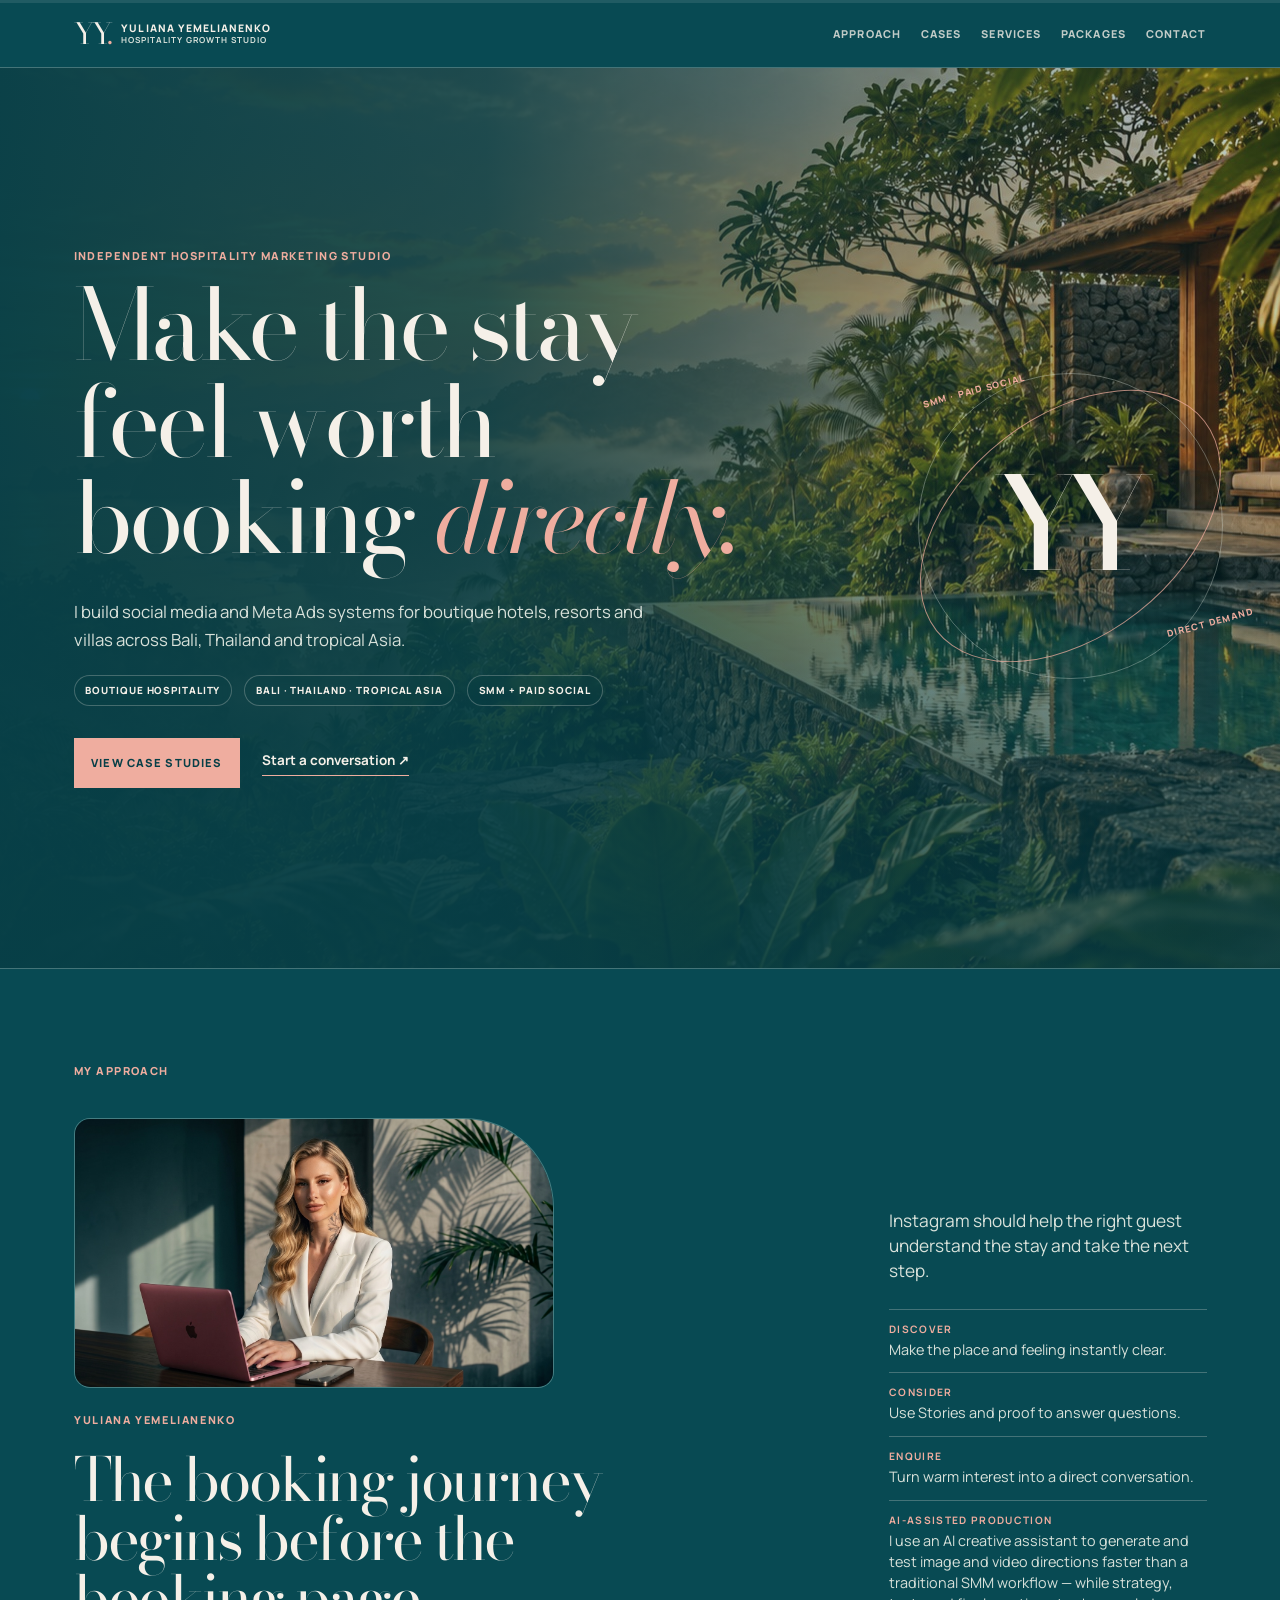
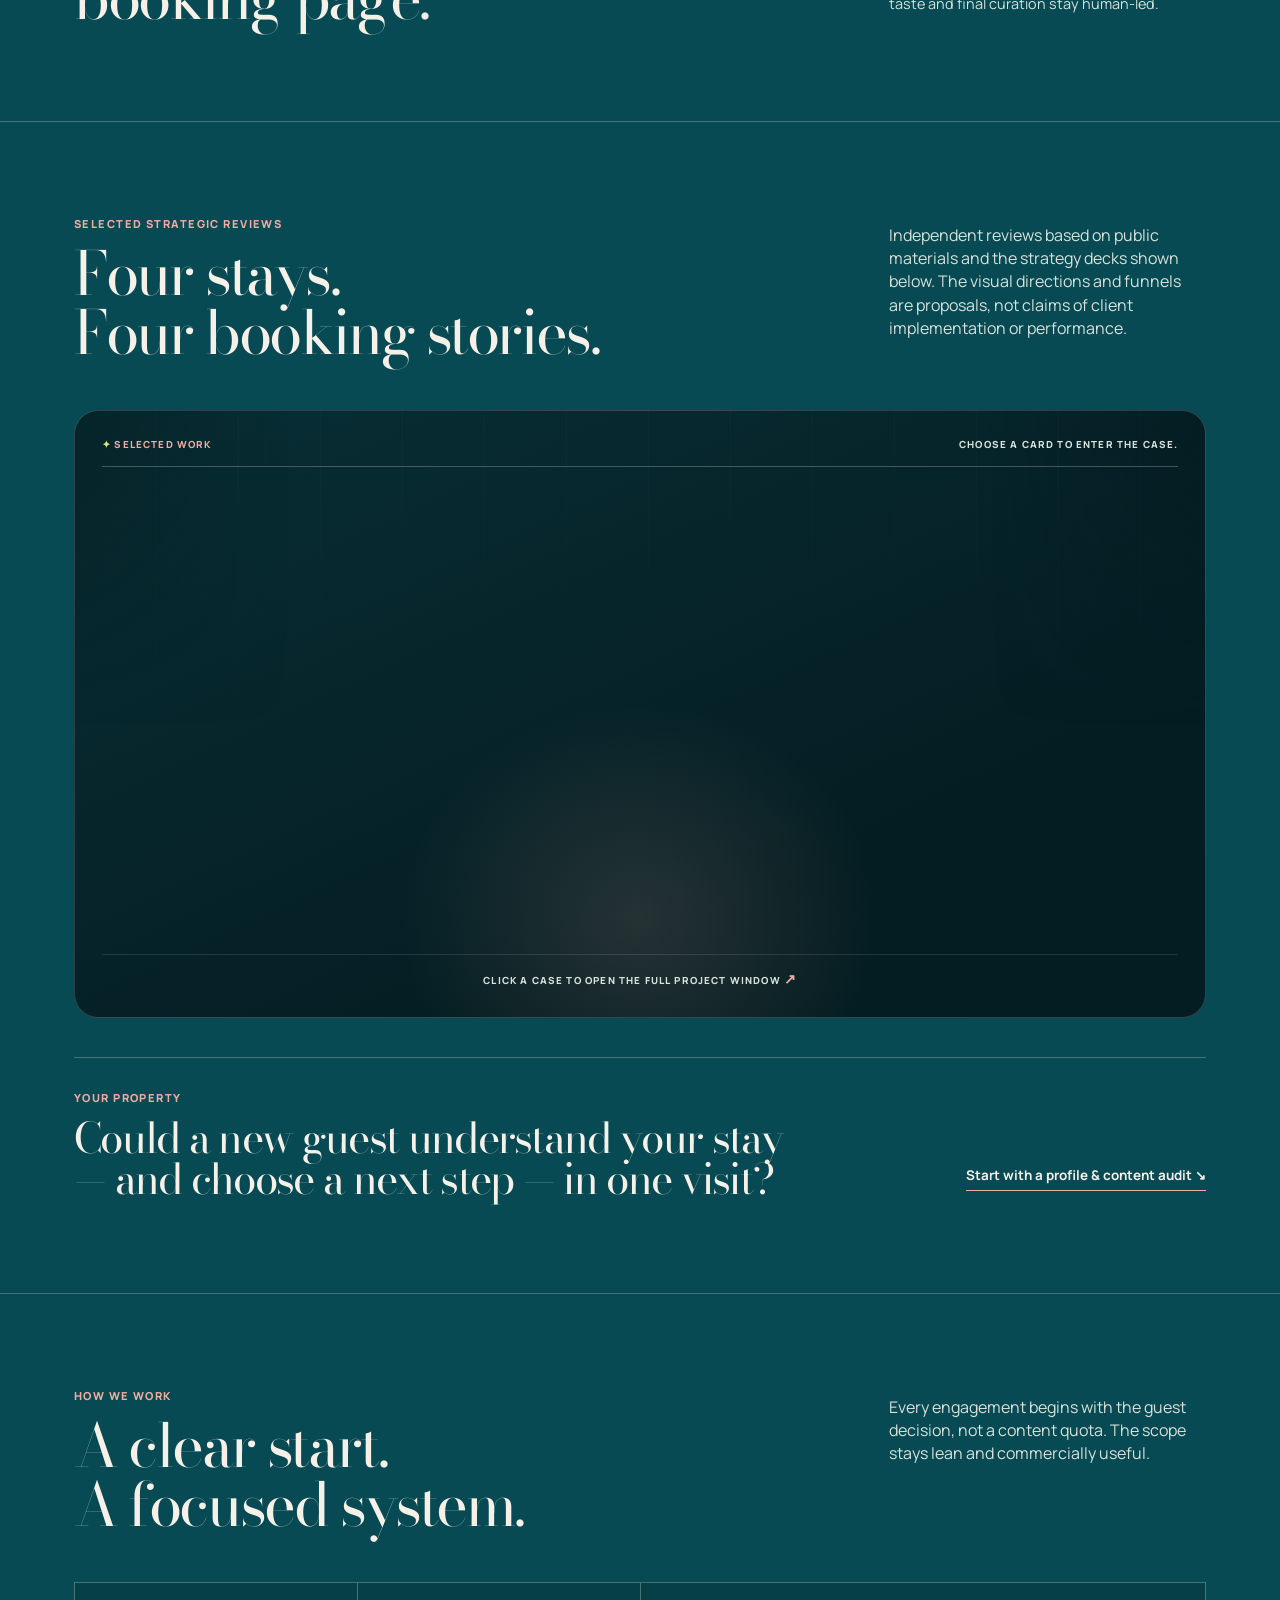
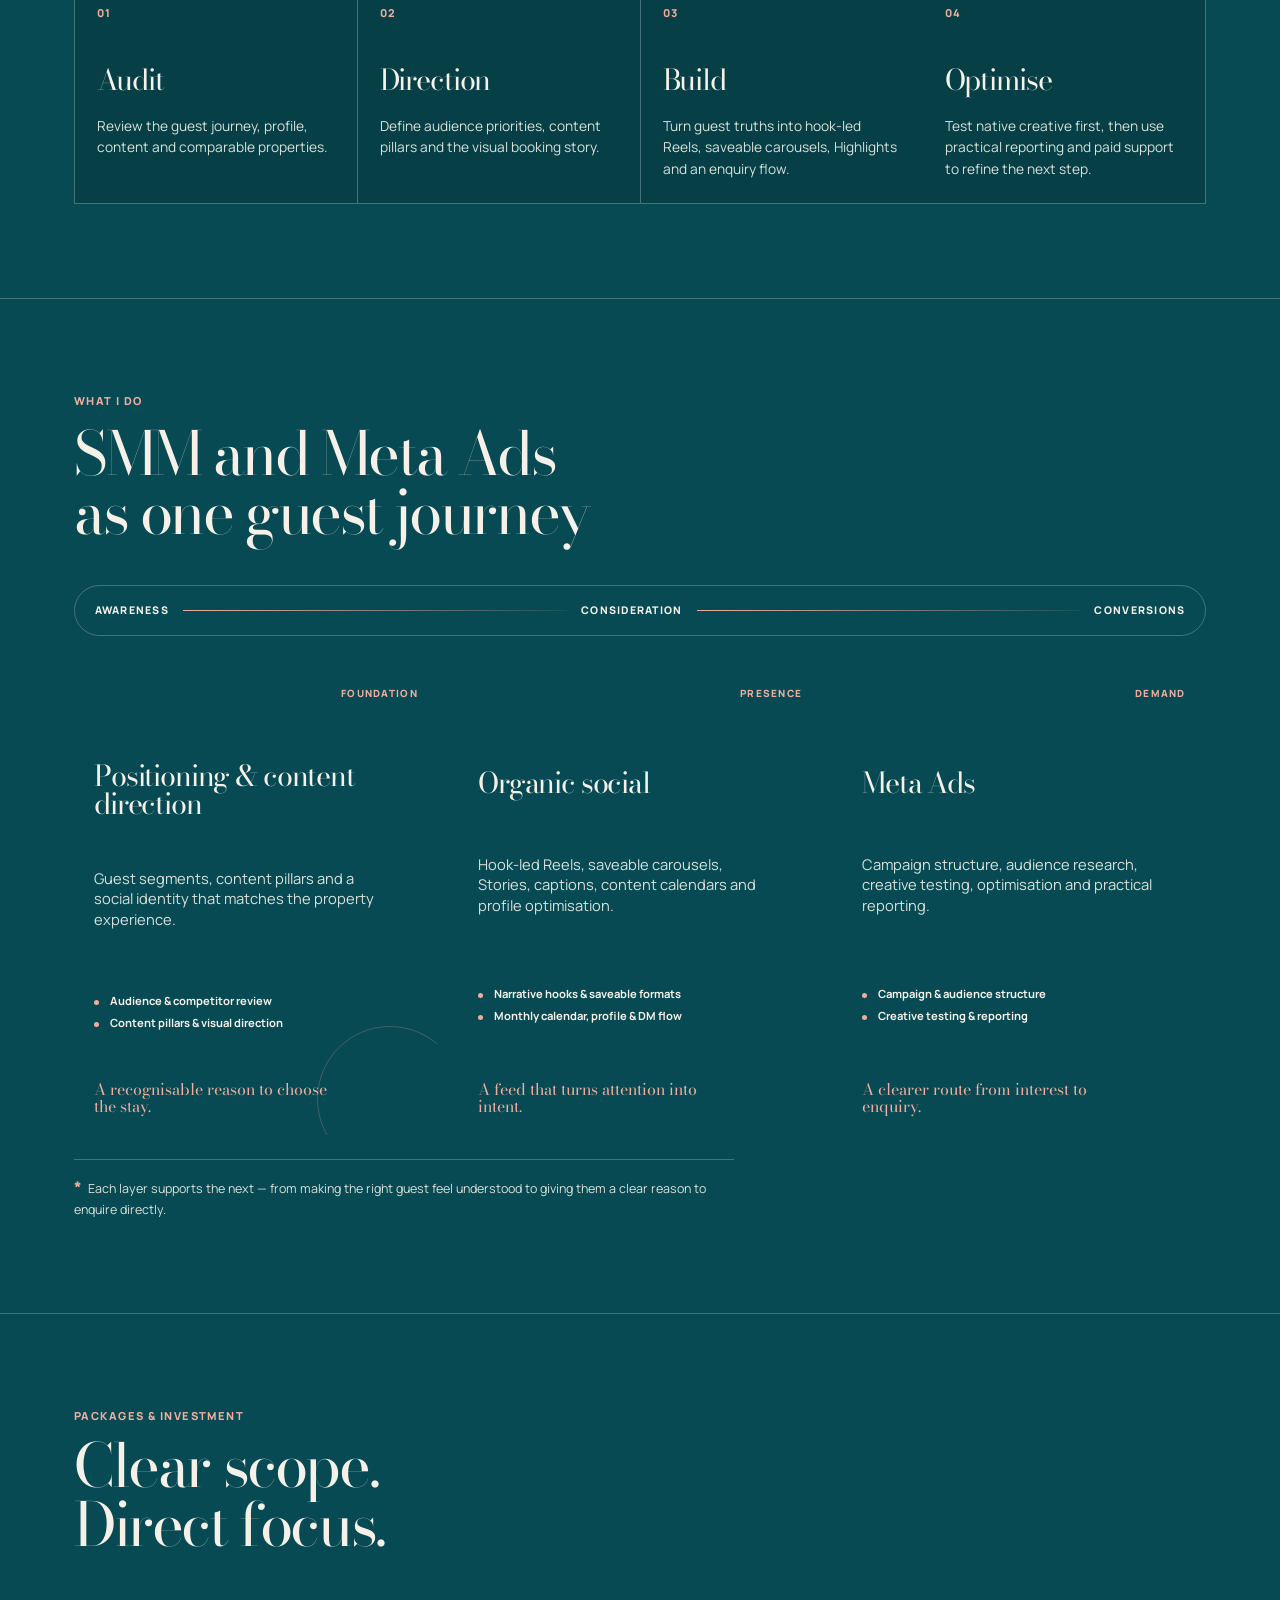
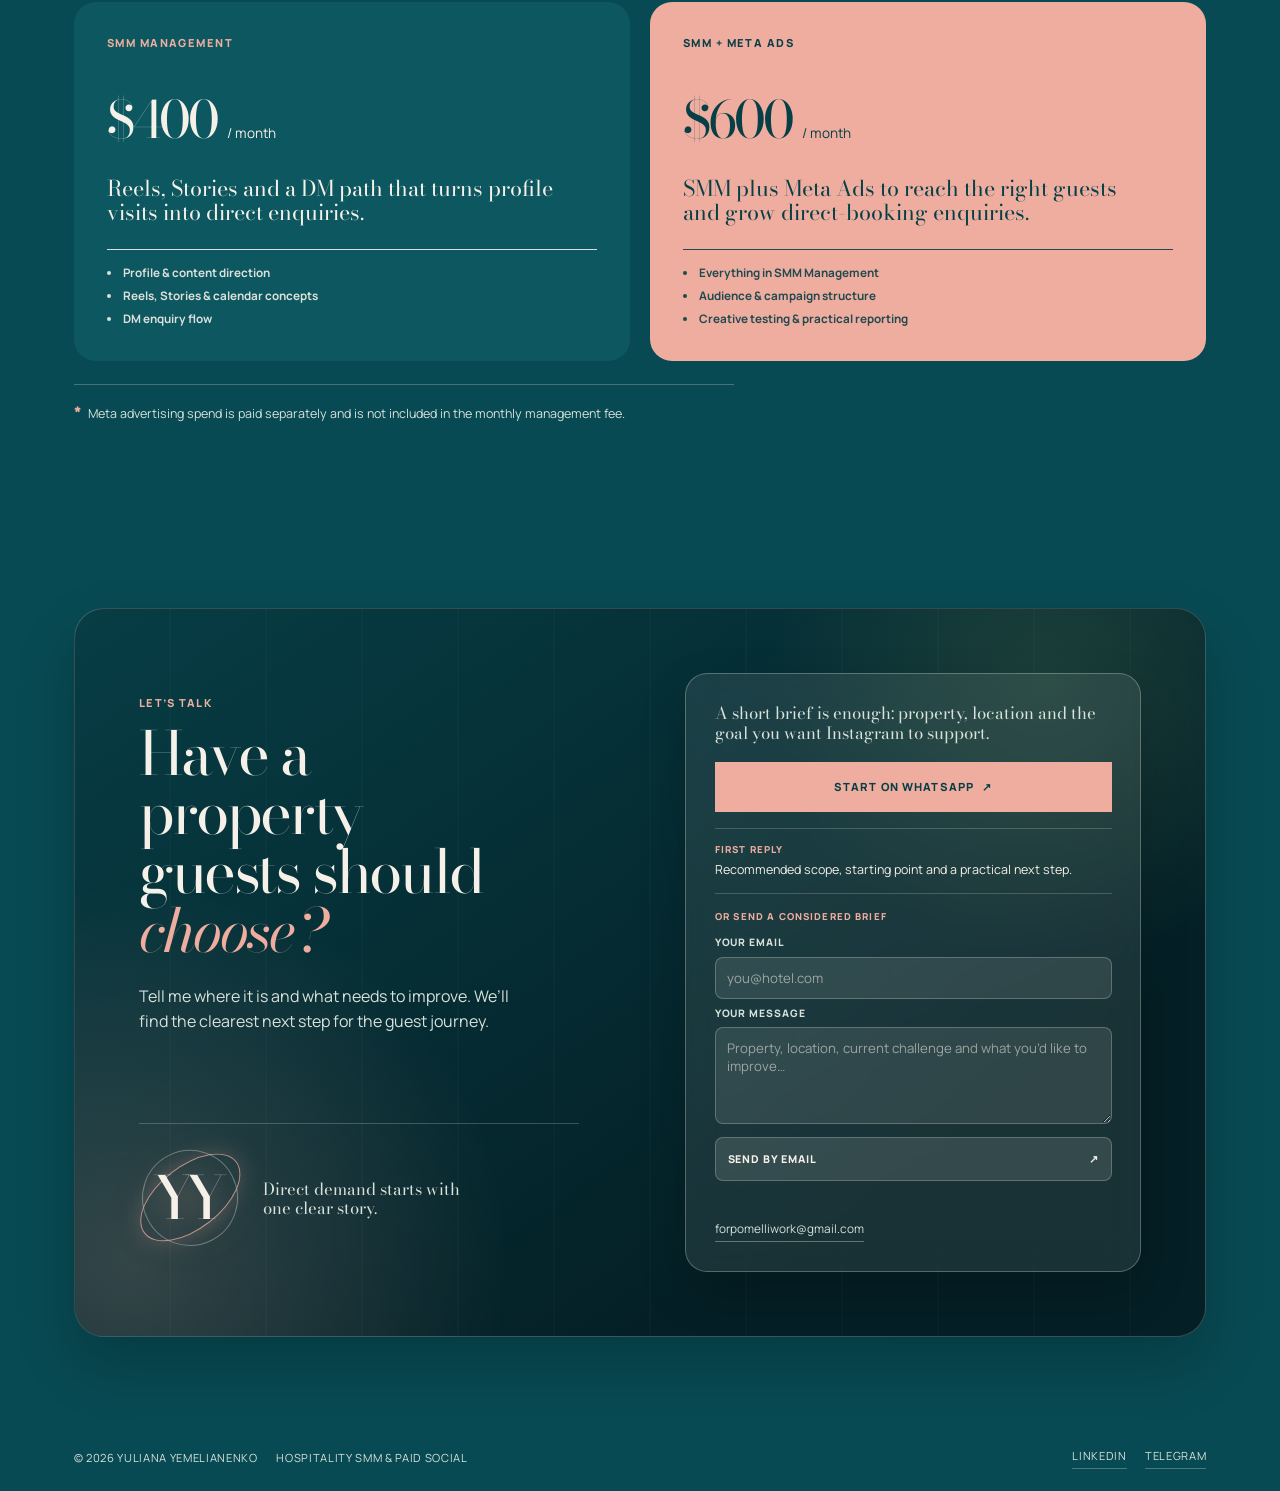
==== commit c839623d: "Refresh strategy deck loader cache" ====
--- a/index.html
+++ b/index.html
@@ -614,6 +614,6 @@
         <figcaption></figcaption>
       </figure>
     </dialog>
-    <script src="script.js"></script>
+    <script src="script.js?v=decks-20261030"></script>
   </body>
 </html>
--- a/styles.css
+++ b/styles.css
@@ -415,6 +415,26 @@
 .case-explorer[open] .case-explorer-cursor-aura.is-interactive { width: 110px; height: 110px; opacity: 1; }
 .case-explorer[open] .case-explorer-cursor-ring.is-interactive { width: 56px; height: 56px; background: rgba(239, 173, 159, .14); }
 
+/* Desktop is deliberately fluid: the image-led composition reaches the viewport
+   edges while the copy still keeps a considered, readable measure. */
+@media (min-width: 761px) {
+  .site-header,
+  footer,
+  .section {
+    width: 100%;
+    max-width: none;
+    padding-right: clamp(2rem, 5.75vw, 8.5rem);
+    padding-left: clamp(2rem, 5.75vw, 8.5rem);
+  }
+
+  .site-header,
+  footer { padding-top: 22px; padding-bottom: 22px; }
+
+  .hero { min-height: max(720px, 100svh); }
+
+  .hero-grid { gap: clamp(2.5rem, 8vw, 12rem); }
+}
+
 @media (hover: hover) and (pointer: fine) {
   .case-study:hover { border-color: rgba(239, 173, 159, .65); }
   .case-card:hover { border-color: rgba(239, 173, 159, .75); }
@@ -442,11 +462,23 @@
 }
 
 @media (max-width: 760px) {
-  .site-header { padding-top: 17px; padding-bottom: 17px; }
-  nav { gap: .75rem; font-size: .62rem; }
-  .brand-lockup { display: none; }
-  .section { padding-top: 68px; padding-bottom: 68px; }
-  .hero { min-height: 650px; }
+  .site-header { align-items: flex-start; flex-wrap: wrap; gap: .8rem 1rem; padding: 16px 1.25rem 15px; }
+  nav { order: 3; display: grid; grid-template-columns: repeat(3, minmax(0, 1fr)); width: 100%; gap: .7rem .45rem; font-size: .57rem; }
+  nav a { justify-self: start; }
+  .brand-lockup { display: grid; }
+  .section { padding: 62px 1.25rem; }
+  .hero { min-height: max(700px, 100svh); padding-top: 4.75rem; padding-bottom: 2rem; }
+  .hero-grid { position: relative; }
+  .hero-grid > div:first-child { padding-bottom: 8.8rem; }
+  h1 { max-width: none; font-size: clamp(3.15rem, 14.5vw, 4.65rem); line-height: .88; }
+  .hero-copy { max-width: 34ch; font-size: 1rem; line-height: 1.55; }
+  .hero-proof { gap: .45rem; margin-top: 1.15rem; }
+  .hero-proof li { padding: .42rem .58rem; font-size: .56rem; }
+  .hero-actions { align-items: flex-start; flex-direction: column; gap: 1rem; margin-top: 1.6rem; }
+  .hero-identity { position: absolute; right: .2rem; bottom: 0; min-height: 0; padding: 0; pointer-events: none; }
+  .brand-orbit { width: min(43vw, 190px); margin: 0; opacity: .92; }
+  .hero-monogram { font-size: clamp(4.7rem, 21vw, 6rem); }
+  .orbit-copy { font-size: .45rem; }
   .hero-grid, .split-layout, .section-topline, .contact-panel { grid-template-columns: 1fr; gap: 2.25rem; }
   .contact-panel { min-height: auto; border-radius: 24px; }
   .contact-details { justify-self: start; width: 100%; }
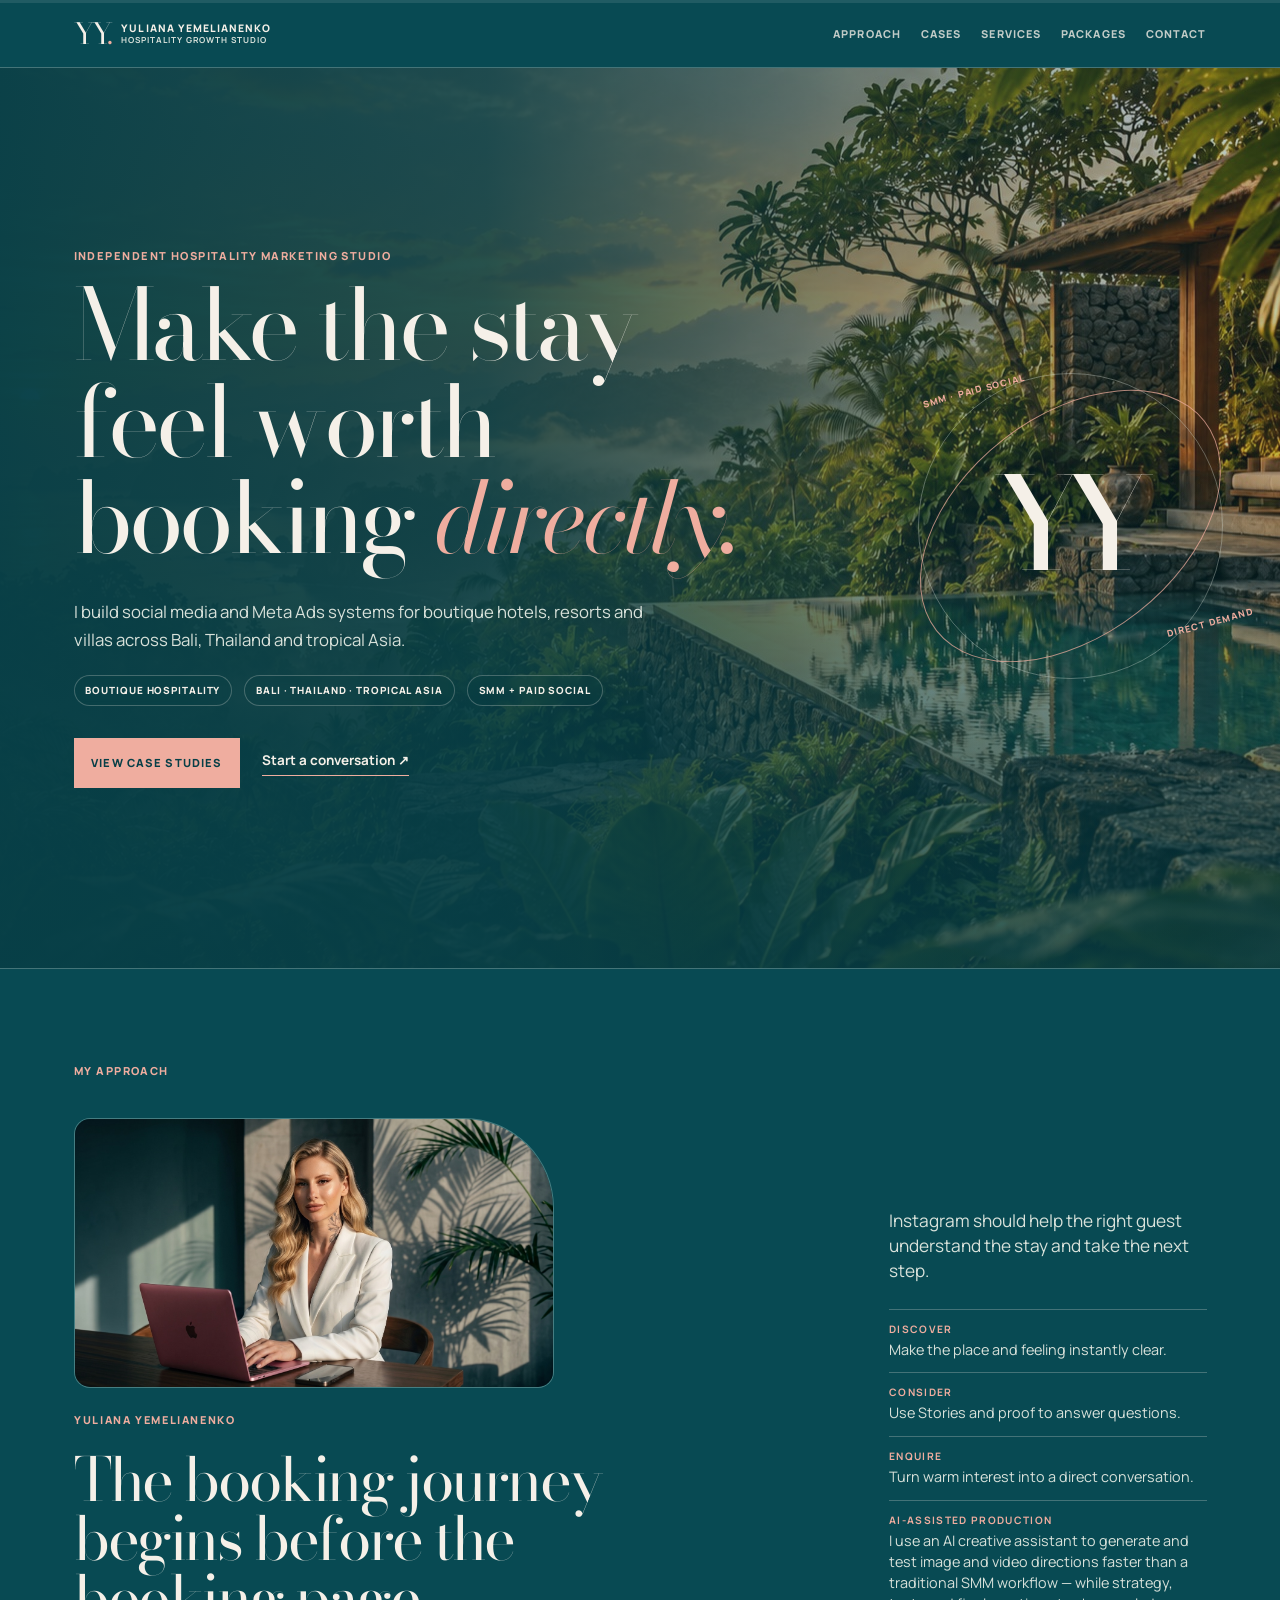
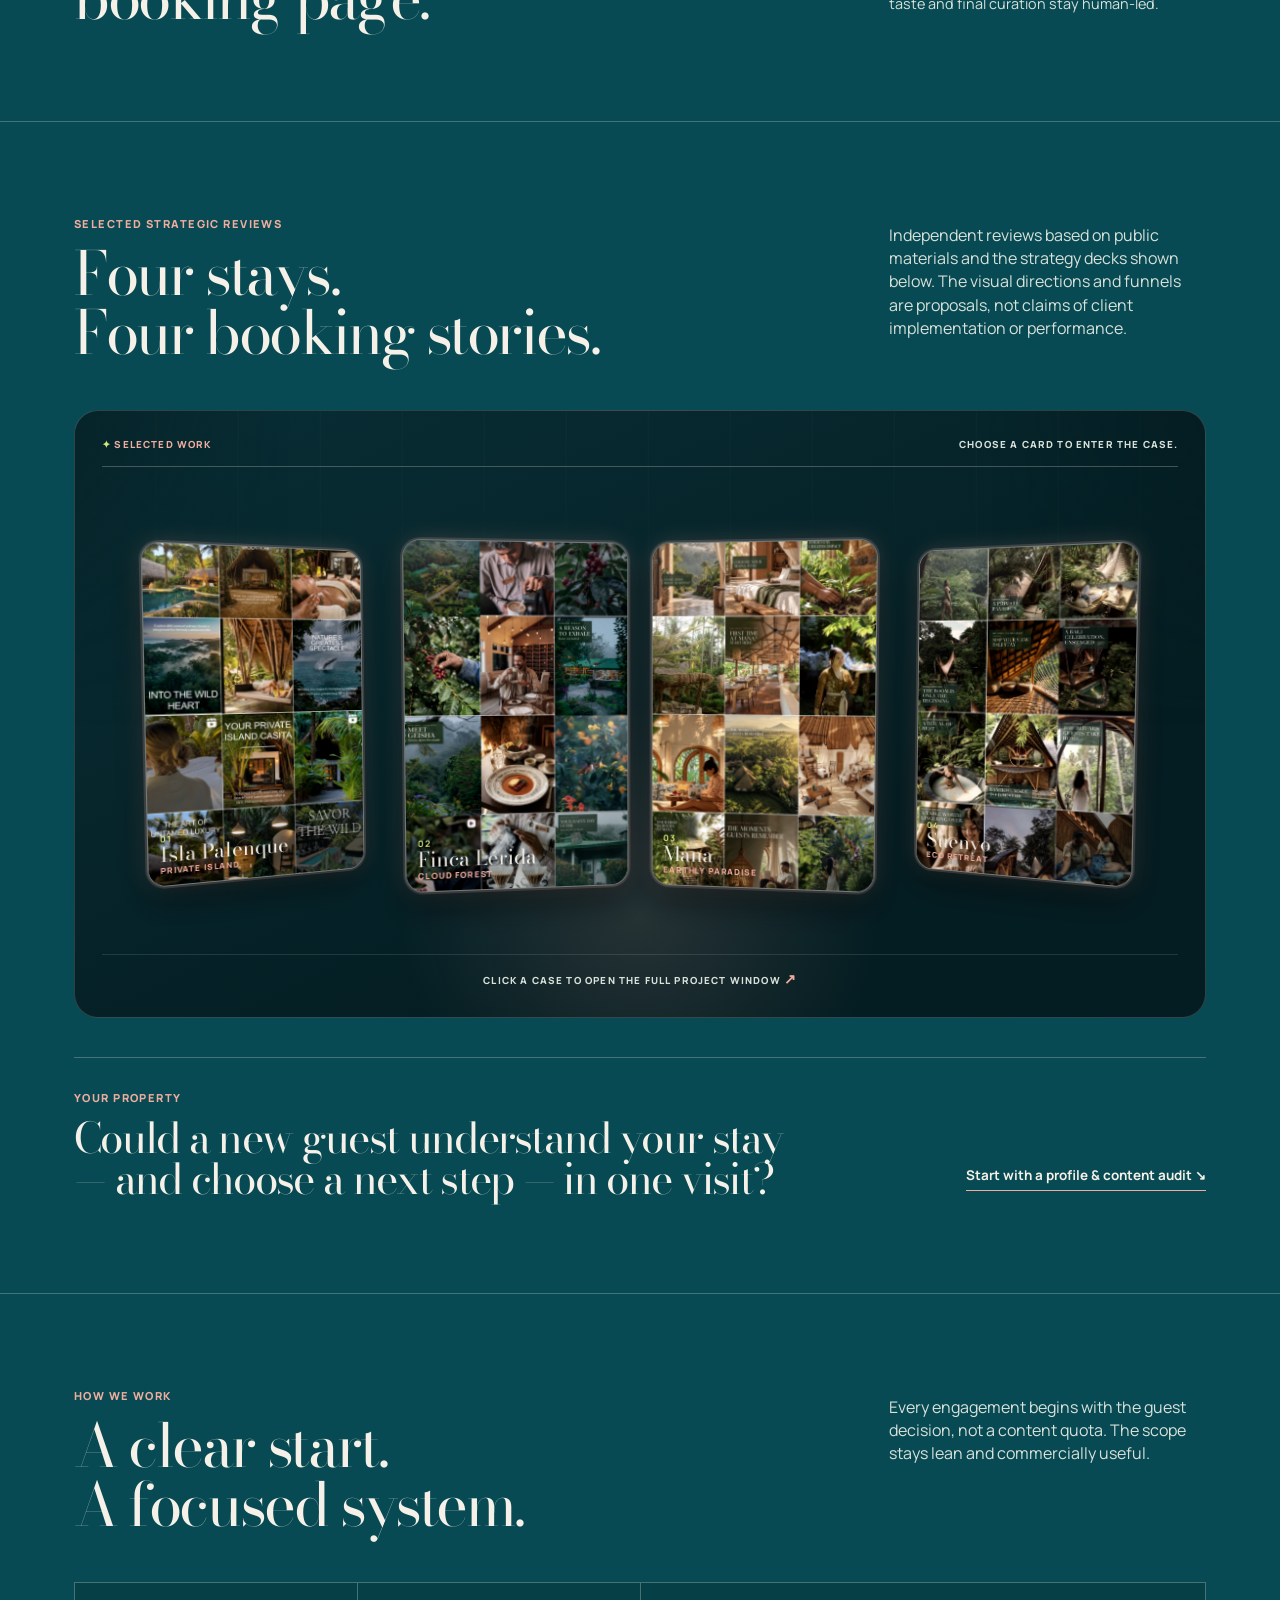
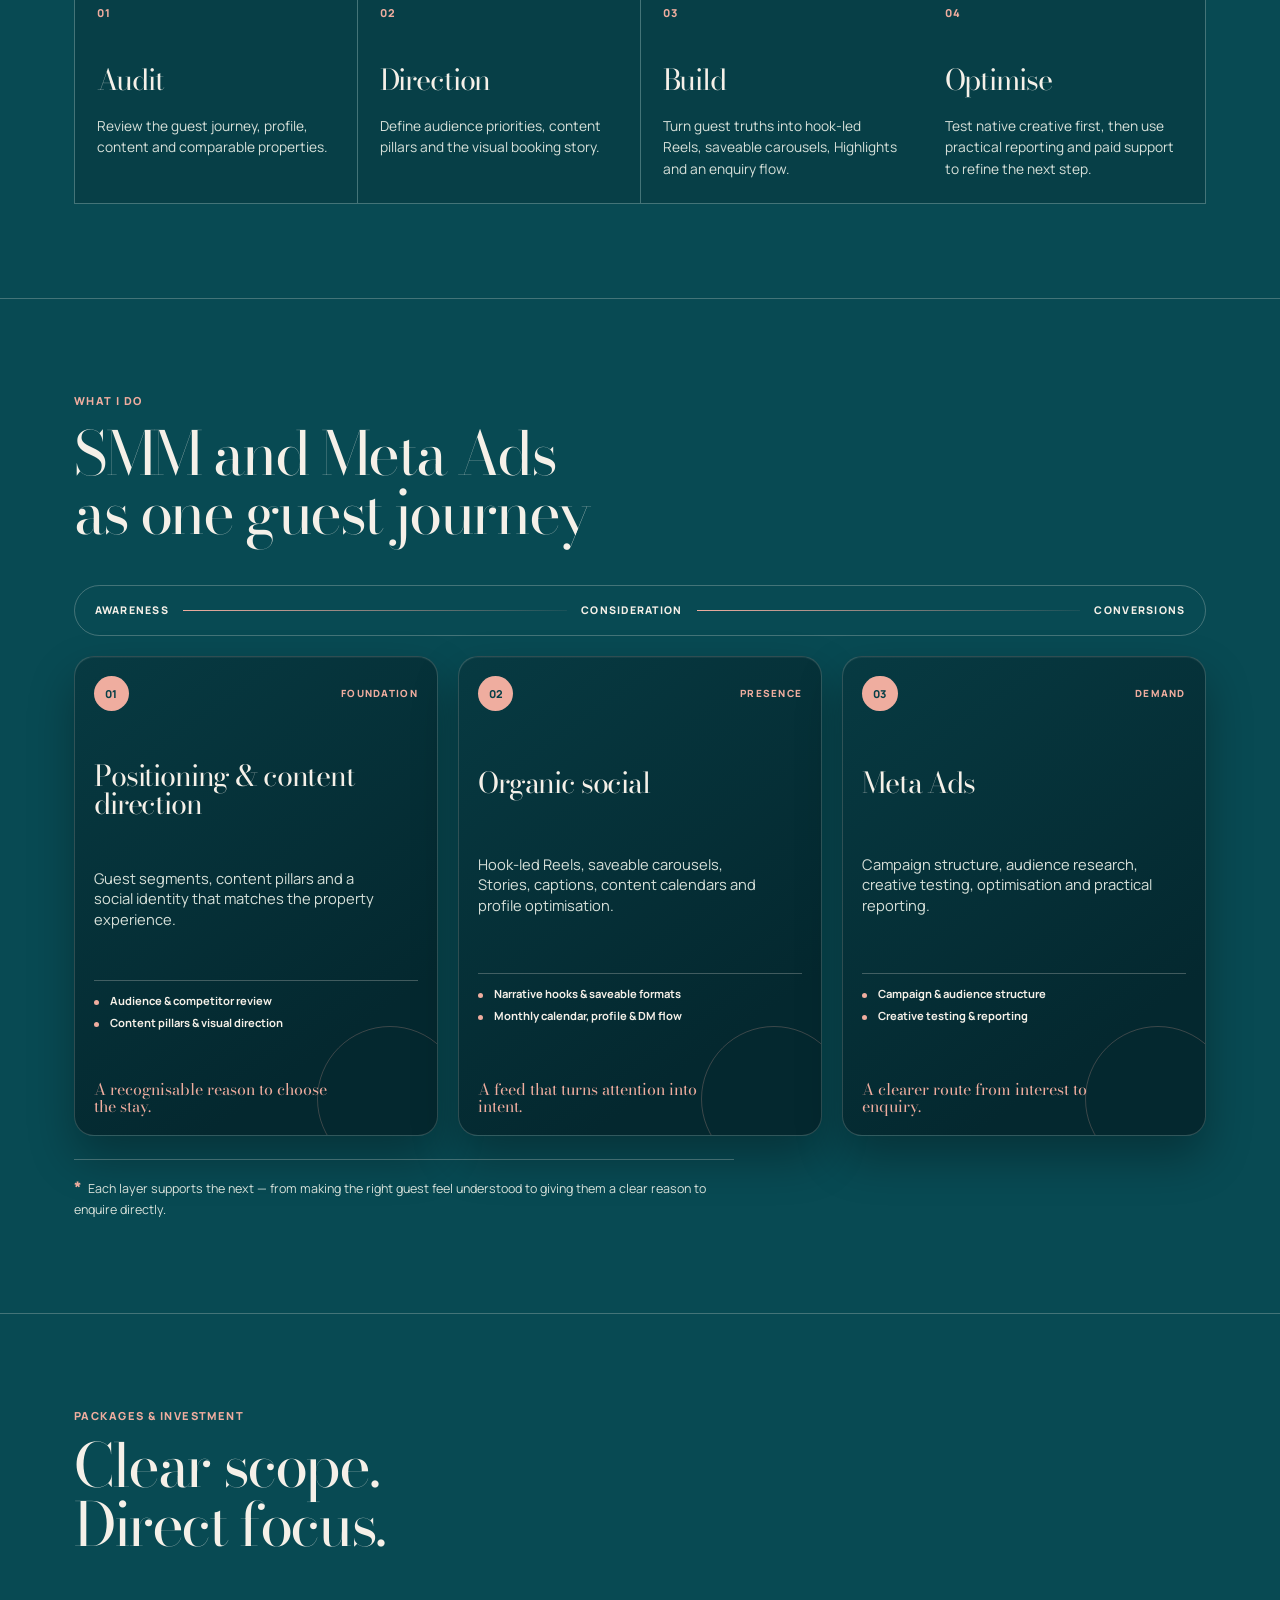
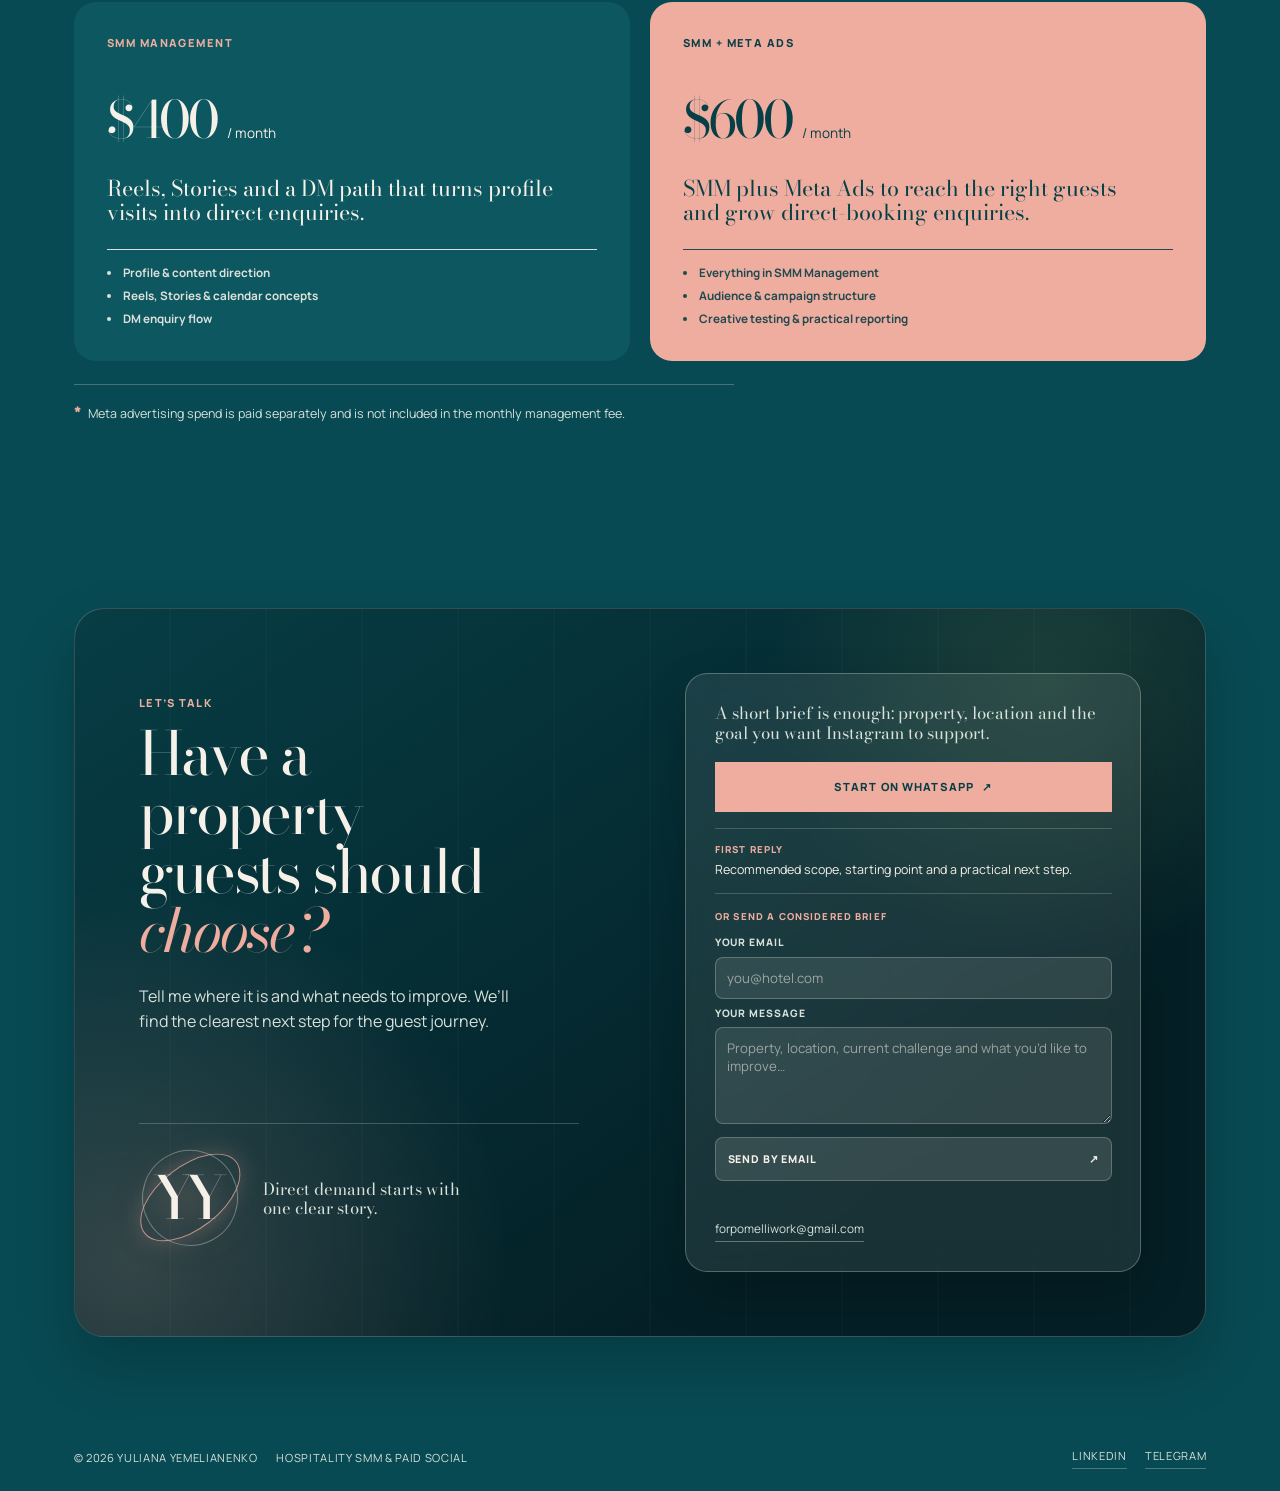
==== commit 771d502e: "Open Mana and Suenyo decks in dedicated viewers" ====
--- a/index.html
+++ b/index.html
@@ -300,7 +300,7 @@
             <p><strong>Why it works</strong> Values still lead, but practical questions are resolved earlier — helping the guest move from “beautiful place” to “this is for me.”</p>
             <div class="case-links">
               <button class="case-explorer-trigger" type="button" data-open-case="case-mana">Open case <span aria-hidden="true">↗</span></button>
-              <a href="#" data-deck-parts="assets/deck-parts/mana/part-000,assets/deck-parts/mana/part-001,assets/deck-parts/mana/part-002,assets/deck-parts/mana/part-003,assets/deck-parts/mana/part-004,assets/deck-parts/mana/part-005,assets/deck-parts/mana/part-006,assets/deck-parts/mana/part-007,assets/deck-parts/mana/part-008,assets/deck-parts/mana/part-009,assets/deck-parts/mana/part-010,assets/deck-parts/mana/part-011,assets/deck-parts/mana/part-012,assets/deck-parts/mana/part-013,assets/deck-parts/mana/part-014,assets/deck-parts/mana/part-015,assets/deck-parts/mana/part-016,assets/deck-parts/mana/part-017,assets/deck-parts/mana/part-018,assets/deck-parts/mana/part-019,assets/deck-parts/mana/part-020,assets/deck-parts/mana/part-021,assets/deck-parts/mana/part-022,assets/deck-parts/mana/part-023">Open strategy deck <span aria-hidden="true">↗</span></a>
+              <a href="deck-viewer.html?deck=mana" target="_blank" rel="noreferrer">Open strategy deck <span aria-hidden="true">↗</span></a>
             </div>
           </div>
         </article>
@@ -358,7 +358,7 @@
             <p><strong>Why it works</strong> It retains the retreat’s calm visual world while making the experience easier to choose, share and enquire about directly.</p>
             <div class="case-links">
               <button class="case-explorer-trigger" type="button" data-open-case="case-suenyo">Open case <span aria-hidden="true">↗</span></button>
-              <a href="#" data-deck-parts="assets/deck-parts/suenyo/part-000,assets/deck-parts/suenyo/part-001,assets/deck-parts/suenyo/part-002,assets/deck-parts/suenyo/part-003,assets/deck-parts/suenyo/part-004,assets/deck-parts/suenyo/part-005,assets/deck-parts/suenyo/part-006,assets/deck-parts/suenyo/part-007,assets/deck-parts/suenyo/part-008,assets/deck-parts/suenyo/part-009,assets/deck-parts/suenyo/part-010">Open strategy deck <span aria-hidden="true">↗</span></a>
+              <a href="deck-viewer.html?deck=suenyo" target="_blank" rel="noreferrer">Open strategy deck <span aria-hidden="true">↗</span></a>
             </div>
           </div>
         </article>
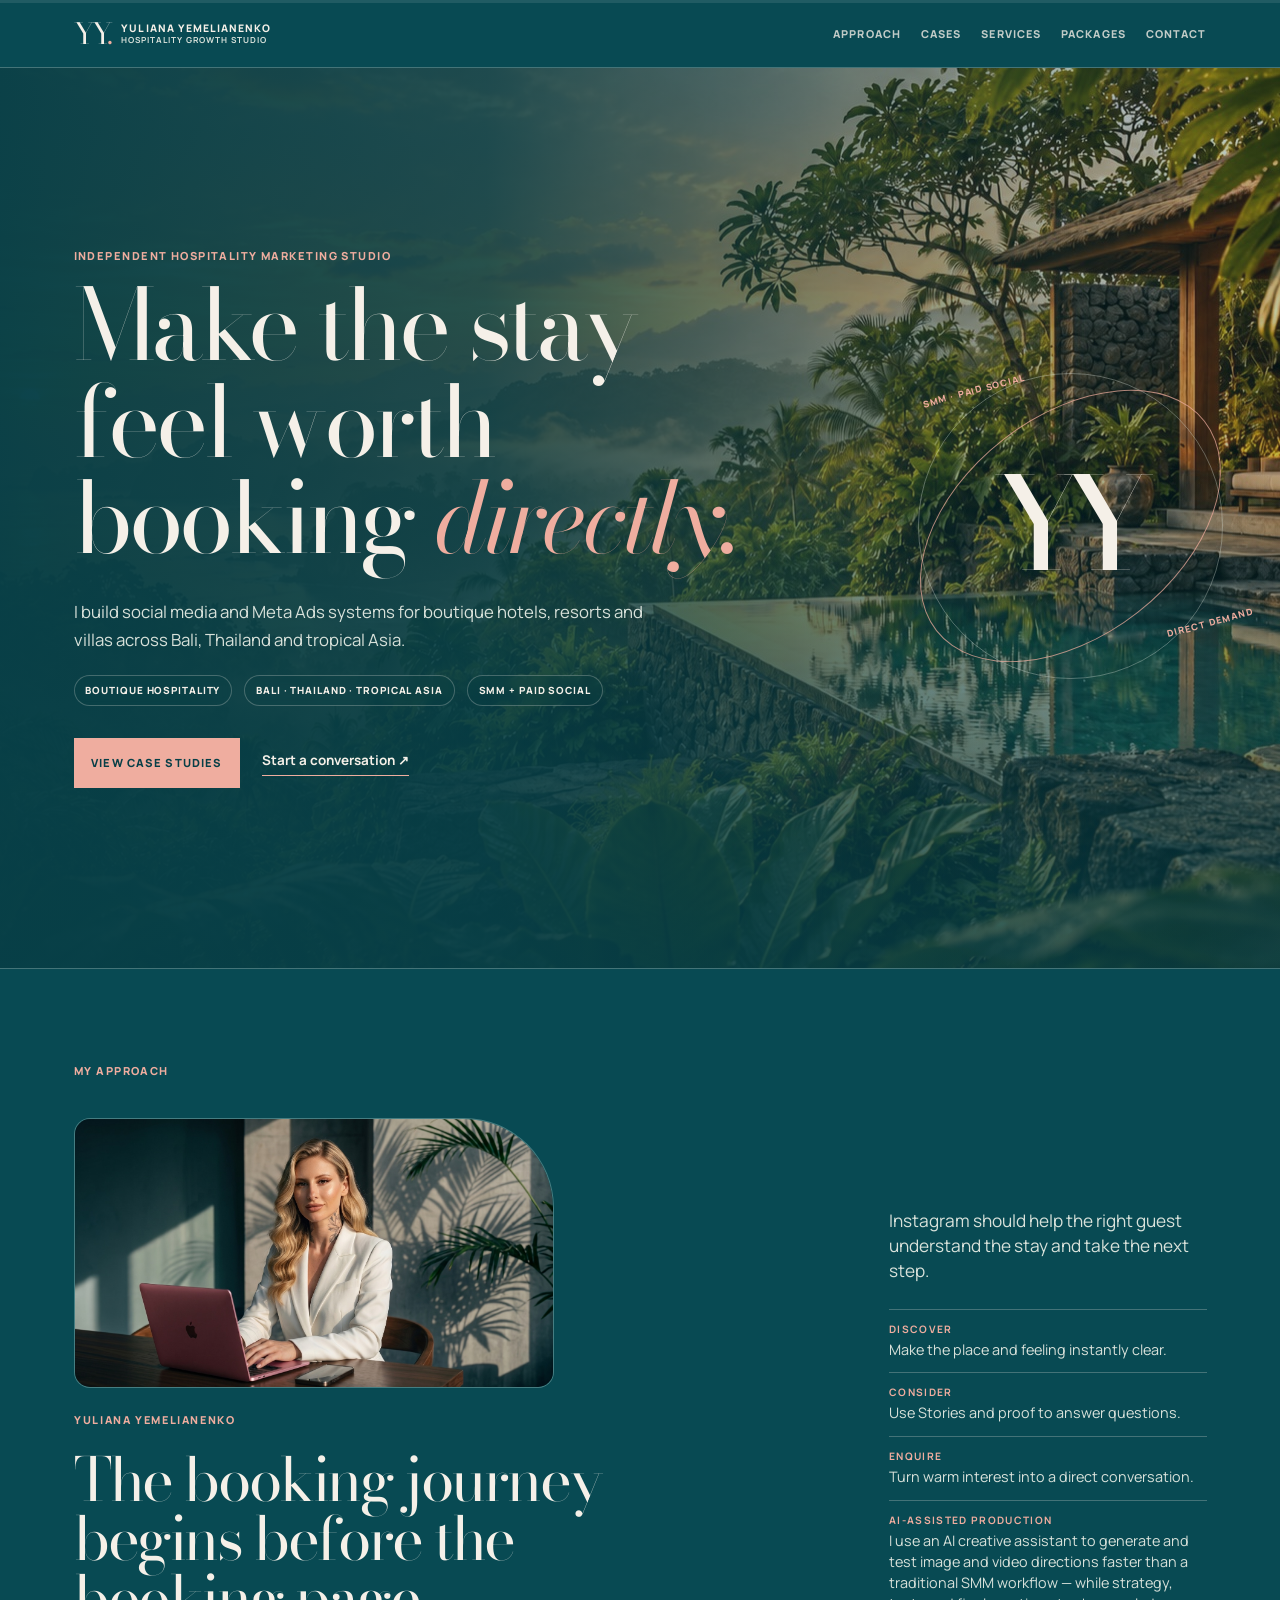
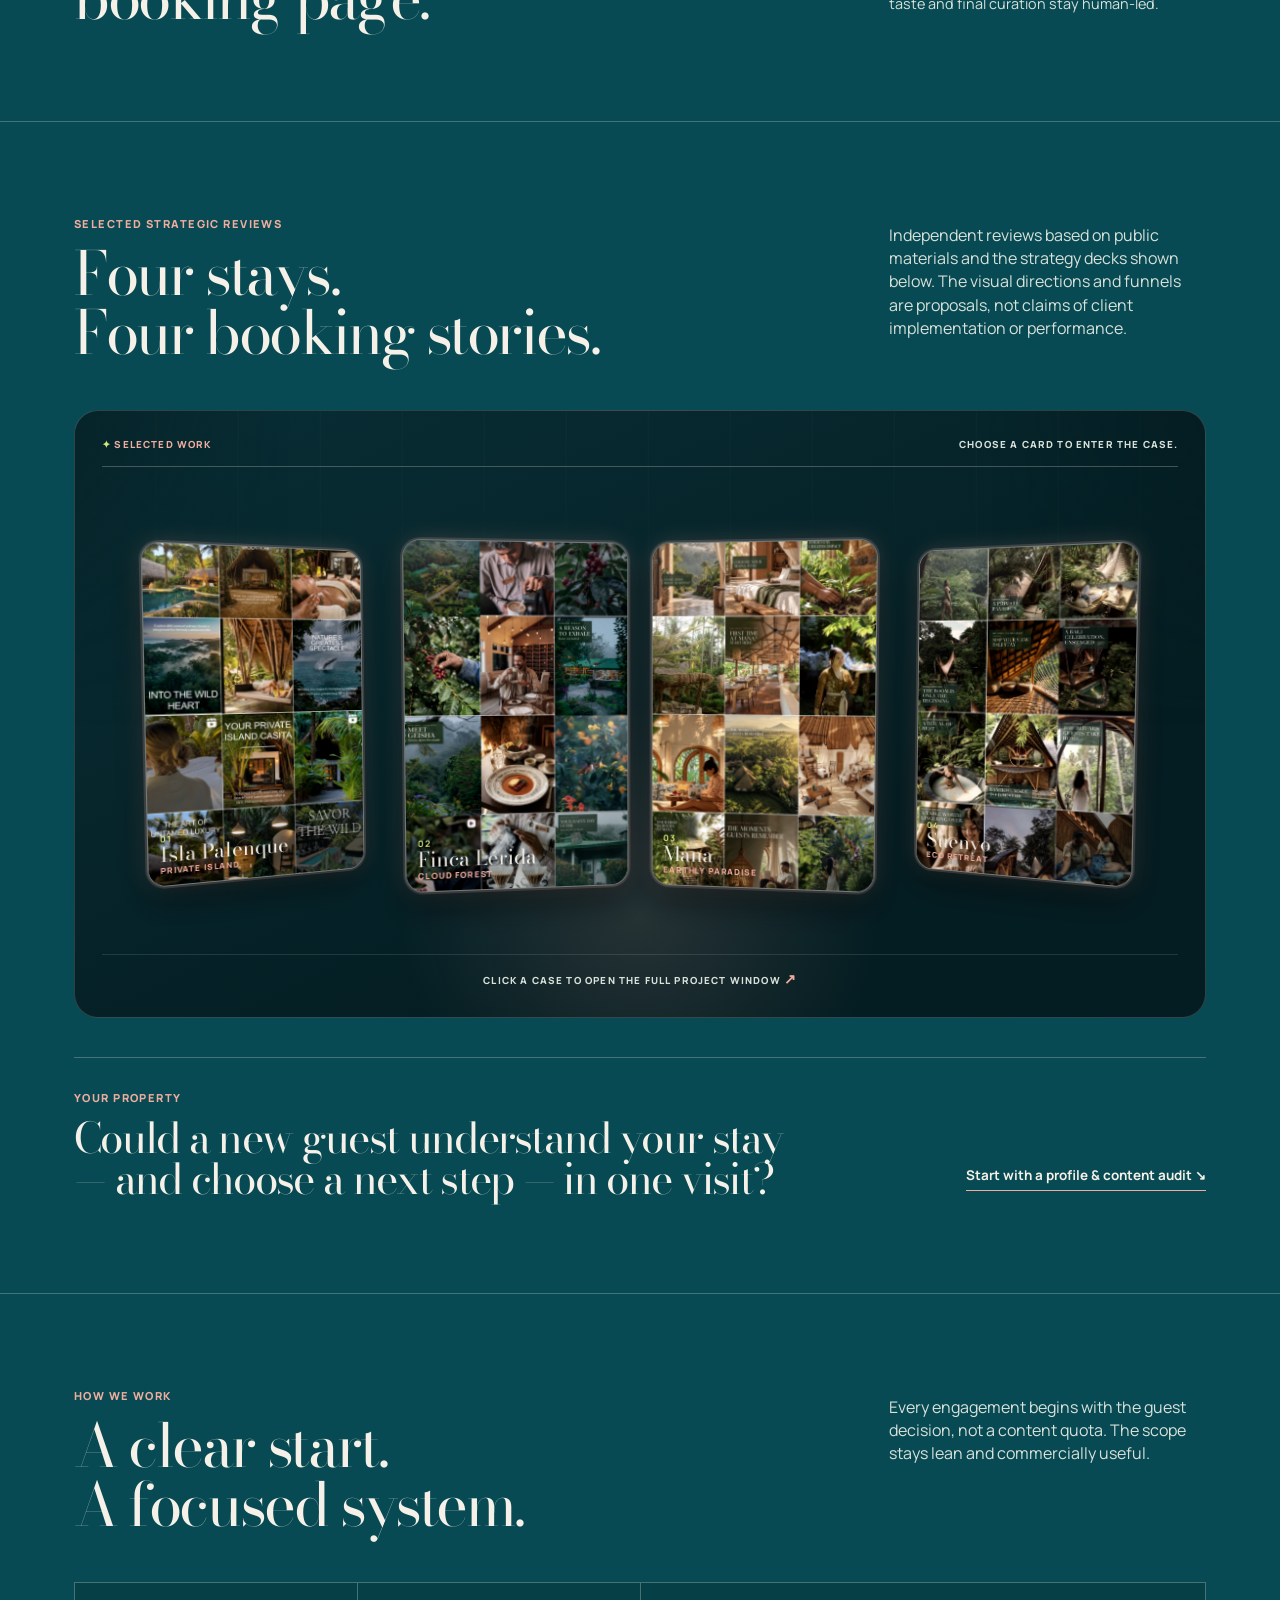
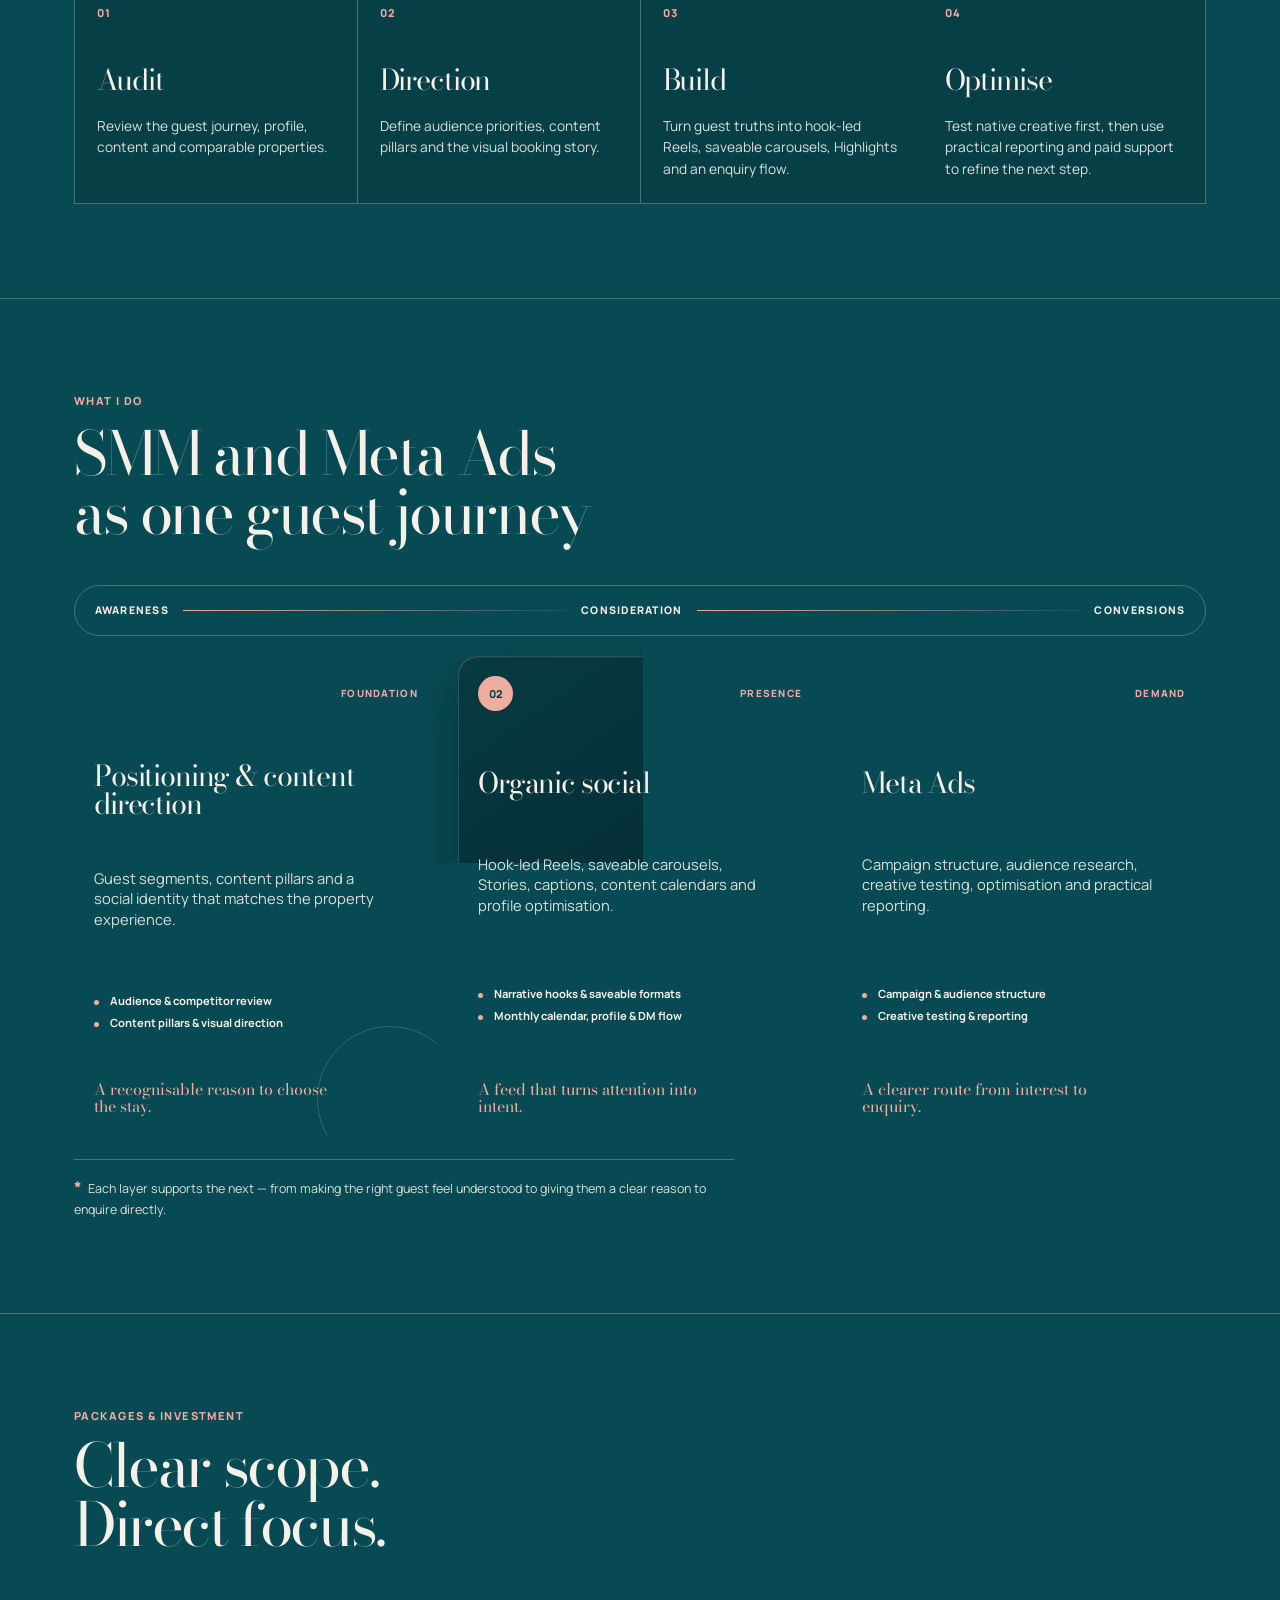
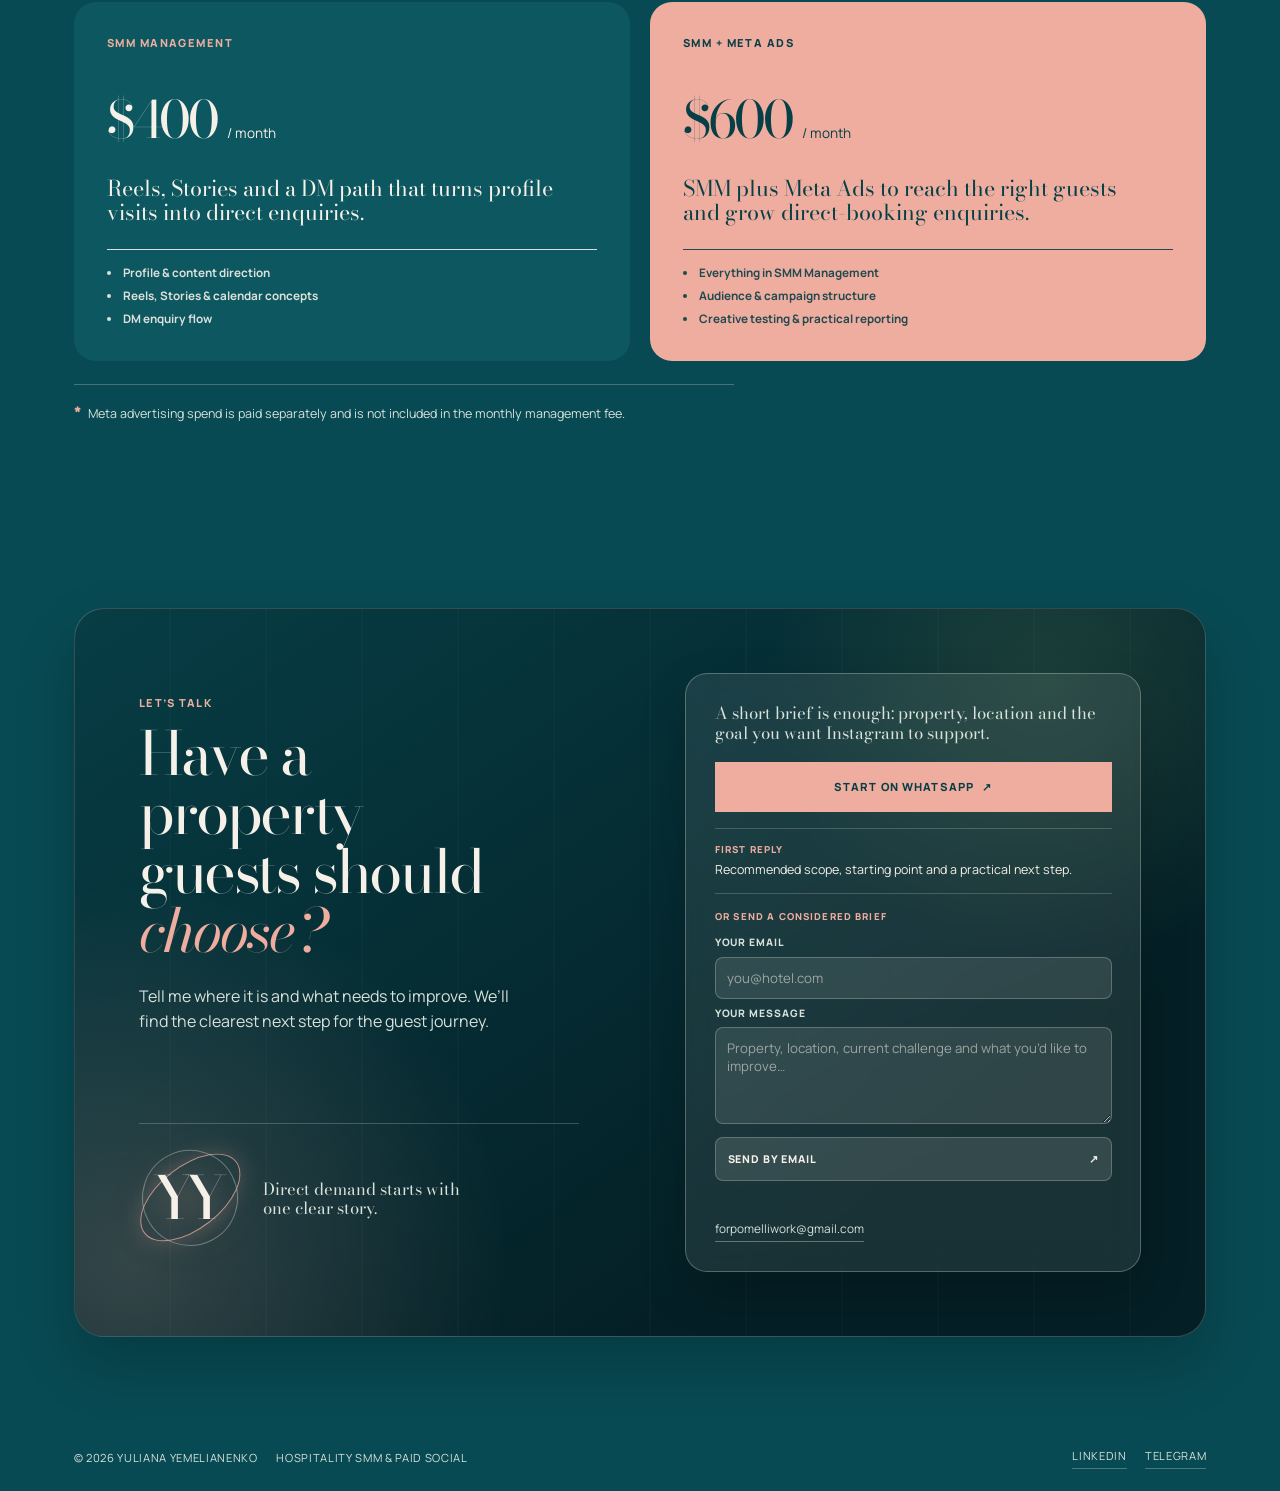
==== commit f1009d8c: "Publish responsive mobile portfolio update" ====
--- a/index.html
+++ b/index.html
@@ -8,7 +8,7 @@
     <link rel="preconnect" href="https://fonts.googleapis.com" />
     <link rel="preconnect" href="https://fonts.gstatic.com" crossorigin />
     <link href="https://fonts.googleapis.com/css2?family=Bodoni+Moda:opsz,wght@6..96,400;6..96,500;6..96,600&amp;family=Manrope:wght@400;500;600;700;800&amp;display=swap" rel="stylesheet" />
-    <link rel="stylesheet" href="styles.css" />
+  <link rel="stylesheet" href="styles.css?v=mobile-20261030-6" />
   </head>
   <body>
     <a class="skip-link" href="#main">Skip to content</a>
@@ -19,7 +19,10 @@
         <span class="brand-monogram">YY<span>.</span></span>
         <span class="brand-lockup"><strong>Yuliana Yemelianenko</strong><small>Hospitality Growth Studio</small></span>
       </a>
-      <nav aria-label="Main navigation">
+      <button class="mobile-menu-toggle" type="button" aria-controls="primary-navigation" aria-expanded="false">
+        <span>Menu</span><i aria-hidden="true"></i>
+      </button>
+      <nav id="primary-navigation" aria-label="Main navigation">
         <a href="#approach">Approach</a>
         <a href="#cases">Cases</a>
         <a href="#services">Services</a>
@@ -614,6 +617,7 @@
         <figcaption></figcaption>
       </figure>
     </dialog>
-    <script src="script.js?v=decks-20261030"></script>
+    <a class="mobile-contact-cta" href="https://wa.me/50763803161" target="_blank" rel="noreferrer">WhatsApp <span aria-hidden="true">↗</span></a>
+  <script src="script.js?v=mobile-20261030-4"></script>
   </body>
 </html>
--- a/styles.css
+++ b/styles.css
@@ -491,11 +491,41 @@
   .case-console { grid-template-columns: 1fr; gap: .8rem; margin-bottom: 2.4rem; }
   .case-carousel { margin-right: -1vw; margin-left: -1vw; padding: 1rem .8rem; border-radius: 18px; }
   .case-carousel-topline { align-items: flex-start; flex-direction: column; gap: .35rem; }
-  .case-carousel-stage { min-height: 330px; margin: .35rem -1rem 0; overflow: hidden; }
-  .case-carousel-track { width: 650px; gap: .65rem; transform: translateX(-64px) rotateX(-3deg); }
-  .case-carousel-card { flex: 0 0 137px; border-radius: 14px; }
-  .case-carousel-card:hover, .case-carousel-card:focus-visible { transform: translateY(-8px) rotateY(var(--tilt)) translateZ(calc(var(--depth) + 18px)); }
-  .case-carousel-hint { font-size: .52rem; }
+  /* A one-card touch rail is clearer than the desktop 3D fan on phones. */
+  .case-carousel-stage {
+    display: block;
+    min-height: 440px;
+    margin: .5rem -1rem 0;
+    overflow-x: auto;
+    overflow-y: hidden;
+    scroll-snap-type: x mandatory;
+    scrollbar-width: none;
+    -webkit-overflow-scrolling: touch;
+  }
+  .case-carousel-stage::-webkit-scrollbar { display: none; }
+  .case-carousel-hit-areas { display: none; }
+  .case-carousel-track {
+    display: flex;
+    width: max-content;
+    min-width: max-content;
+    align-items: flex-start;
+    justify-content: flex-start;
+    gap: 1rem;
+    padding: 1rem 11vw 1.5rem;
+    transform: none;
+  }
+  .case-carousel-card,
+  .case-carousel-card:hover,
+  .case-carousel-card:focus-visible,
+  .case-carousel-card.is-active {
+    flex: 0 0 76vw;
+    width: 76vw;
+    min-width: 76vw;
+    border-radius: 17px;
+    scroll-snap-align: start;
+    transform: none;
+  }
+  .case-carousel-hint { min-height: 38px; padding: .85rem .45rem 0; font-size: .6rem; line-height: 1.35; }
   .case-console-links { grid-template-columns: repeat(2, minmax(0, 1fr)); gap: 0; border-top: 1px solid var(--line); }
   .case-console-links a { min-height: 58px; padding: .75rem 0; border-bottom: 1px solid var(--line); }
   .case-console-links a:nth-child(odd) { padding-right: .75rem; border-left: 0; }
@@ -563,3 +593,237 @@
   .image-lightbox img { max-height: calc(86vh - 54px); }
   footer { align-items: flex-start; flex-direction: column; gap: .45rem; }
 }
+
+/* Mobile is a distinct reading and touch experience rather than a compressed
+   desktop composition. These final overrides retain the full content while
+   keeping each decision and control comfortably reachable on a narrow screen. */
+html, body { max-width: 100%; overflow-x: clip; }
+.mobile-menu-toggle, .mobile-contact-cta { display: none; }
+
+@media (max-width: 760px) {
+  /* On a touch screen content must never wait for a scroll-reveal observer.
+     This also prevents an empty-looking card after a fast swipe through the page. */
+  .js .reveal-copy,
+  .js .reveal-copy.is-visible,
+  .js [data-reveal].is-visible .reveal-copy {
+    opacity: 1;
+    transform: none;
+    transition: none;
+  }
+
+  .site-header {
+    position: sticky;
+    z-index: 110;
+    top: 0;
+    display: flex;
+    min-height: 64px;
+    align-items: center;
+    flex-wrap: nowrap;
+    gap: .8rem;
+    padding: .7rem 1.25rem;
+    background: rgba(7, 63, 71, .94);
+    backdrop-filter: blur(14px);
+  }
+
+  .site-header .brand { min-width: 0; }
+  .brand-lockup strong { font-size: .58rem; }
+  .brand-lockup small { font-size: .47rem; }
+
+  .mobile-menu-toggle {
+    display: inline-flex;
+    min-width: 44px;
+    min-height: 44px;
+    align-items: center;
+    justify-content: center;
+    gap: .45rem;
+    margin-left: auto;
+    padding: .55rem .7rem;
+    border: 1px solid rgba(245, 240, 232, .32);
+    border-radius: 999px;
+    background: rgba(3, 30, 35, .28);
+    color: var(--paper);
+    font-family: var(--sans);
+    font-size: .62rem;
+    font-weight: 800;
+    letter-spacing: .1em;
+    text-transform: uppercase;
+    cursor: pointer;
+  }
+
+  .mobile-menu-toggle i,
+  .mobile-menu-toggle i::before,
+  .mobile-menu-toggle i::after {
+    display: block;
+    width: 13px;
+    height: 1px;
+    background: var(--coral);
+    content: "";
+    transition: transform .24s ease, opacity .2s ease;
+  }
+
+  .mobile-menu-toggle i { position: relative; }
+  .mobile-menu-toggle i::before { position: absolute; top: -4px; left: 0; }
+  .mobile-menu-toggle i::after { position: absolute; top: 4px; left: 0; }
+  .site-header.menu-open .mobile-menu-toggle i { background: transparent; }
+  .site-header.menu-open .mobile-menu-toggle i::before { top: 0; transform: rotate(45deg); }
+  .site-header.menu-open .mobile-menu-toggle i::after { top: 0; transform: rotate(-45deg); }
+
+  .site-header nav {
+    position: absolute;
+    top: calc(100% + 1px);
+    right: 0;
+    left: 0;
+    display: none;
+    width: auto;
+    grid-template-columns: repeat(2, minmax(0, 1fr));
+    gap: .4rem;
+    margin: 0;
+    padding: .8rem 1.25rem 1rem;
+    border-bottom: 1px solid var(--line);
+    background: rgba(4, 47, 54, .98);
+    box-shadow: 0 16px 32px rgba(0, 0, 0, .2);
+    font-size: .69rem;
+  }
+
+  .site-header.menu-open nav { display: grid; }
+  .site-header nav a {
+    display: flex;
+    min-height: 44px;
+    align-items: center;
+    padding: .25rem 0;
+  }
+
+  .site-header nav a::after { bottom: .15rem; }
+
+  .section,
+  .hero { min-width: 0; }
+  .hero { min-height: auto; padding-top: 4rem; padding-bottom: 2.75rem; }
+  .hero-grid > div:first-child { min-width: 0; padding-bottom: 7.25rem; }
+  h1 { font-size: clamp(3.05rem, 13.2vw, 4rem); overflow-wrap: anywhere; }
+  .hero-copy { max-width: 31ch; font-size: .98rem; }
+  .hero-actions { gap: .9rem; }
+  .hero-actions .button { min-width: 206px; }
+  .hero-identity { right: .35rem; bottom: 0; }
+  .brand-orbit { width: min(48vw, 190px); margin: 0; opacity: .82; }
+  .hero-monogram { font-size: clamp(4.2rem, 19vw, 5.8rem); }
+
+  .hero-grid > *,
+  .split-layout > *,
+  .section-topline > *,
+  .contact-panel > *,
+  .case-explorer-shell > *,
+  .service-grid > * { min-width: 0; }
+  .statement-copy,
+  .quiet-list,
+  .case-explorer-copy,
+  .case-explorer-full { overflow-wrap: anywhere; }
+
+  .case-carousel { margin-right: 0; margin-left: 0; padding: 1rem .8rem .9rem; }
+  .case-carousel-topline { gap: .45rem; }
+  .case-carousel-topline p:last-child { max-width: 27ch; line-height: 1.45; }
+  .case-carousel-stage { margin-right: -.8rem; margin-left: -.8rem; }
+  .case-carousel-card span { font-size: 1.3rem; }
+  .case-carousel-card b { font-size: .58rem; }
+  .case-carousel-card em { font-size: .57rem; }
+  .case-carousel-hint::before { color: #d4e97c; content: "Swipe through projects · "; }
+
+  .journey-map {
+    grid-template-columns: 1fr;
+    gap: .55rem;
+    padding: 1rem 1.1rem;
+    border-radius: 17px;
+    font-size: .64rem;
+  }
+
+  .journey-map i { width: 1px; height: 13px; margin-left: .25rem; background: linear-gradient(var(--coral), rgba(239, 173, 159, .08)); }
+
+  .service-grid { gap: 1rem; }
+  .service-card {
+    min-height: 0;
+    transform: none !important;
+    perspective: none;
+  }
+
+  .service-card:hover,
+  .service-card:focus-visible { transform: none !important; }
+  .service-card-inner,
+  .service-card:hover .service-card-inner,
+  .service-card:focus-visible .service-card-inner,
+  .service-card.is-expanded .service-card-inner {
+    position: static;
+    display: block;
+    transform: none !important;
+  }
+
+  .service-card-face {
+    position: relative;
+    min-height: 0;
+    padding: 1.25rem;
+    transform: none !important;
+    backface-visibility: visible;
+    -webkit-backface-visibility: visible;
+  }
+
+  .service-card-front { min-height: 400px; }
+  .service-card-back { display: none; margin-top: .7rem; min-height: 350px; }
+  .service-card.is-expanded .service-card-back { display: flex; }
+  .service-card::after {
+    position: absolute;
+    z-index: 2;
+    right: 1rem;
+    bottom: 1rem;
+    padding: .36rem .55rem;
+    border: 1px solid rgba(239, 173, 159, .52);
+    border-radius: 999px;
+    background: rgba(4, 31, 37, .84);
+    color: var(--coral);
+    content: "Tap for scope +";
+    font-size: .55rem;
+    font-weight: 800;
+    letter-spacing: .08em;
+    text-transform: uppercase;
+  }
+
+  .service-card.is-expanded::after { content: "Hide scope −"; color: #d4e97c; border-color: rgba(212, 233, 124, .48); }
+  .service-card-back strong { font-size: 2rem; }
+  .service-card-back ul { font-size: .76rem; }
+
+  .case-explorer {
+    width: 100vw;
+    height: 100dvh;
+    border: 0;
+    border-radius: 0;
+  }
+
+  .case-explorer-copy { padding: 4.35rem 1.25rem 1.5rem; }
+  .case-explorer h2 { font-size: clamp(2.7rem, 13.2vw, 3.55rem); }
+  .case-explorer-visuals { min-height: 430px; }
+  .case-explorer-full { padding: 1.25rem; }
+  .case-explorer-close { top: .65rem; left: .65rem; margin: 0; }
+  .case-explorer-nav { position: relative; }
+  .case-explorer-nav button { min-height: 62px; font-size: .61rem; }
+
+  .mobile-contact-cta {
+    position: fixed;
+    z-index: 90;
+    right: 1rem;
+    bottom: max(1rem, env(safe-area-inset-bottom));
+    display: inline-flex;
+    min-height: 46px;
+    align-items: center;
+    gap: .45rem;
+    padding: .7rem .95rem;
+    border: 1px solid rgba(245, 240, 232, .62);
+    border-radius: 999px;
+    background: var(--coral);
+    box-shadow: 0 12px 28px rgba(0, 0, 0, .28);
+    color: var(--ink);
+    font-size: .66rem;
+    font-weight: 800;
+    letter-spacing: .08em;
+    text-transform: uppercase;
+  }
+
+  .case-explorer[open] ~ .mobile-contact-cta,
+  .image-lightbox[open] ~ .mobile-contact-cta { display: none; }
+}
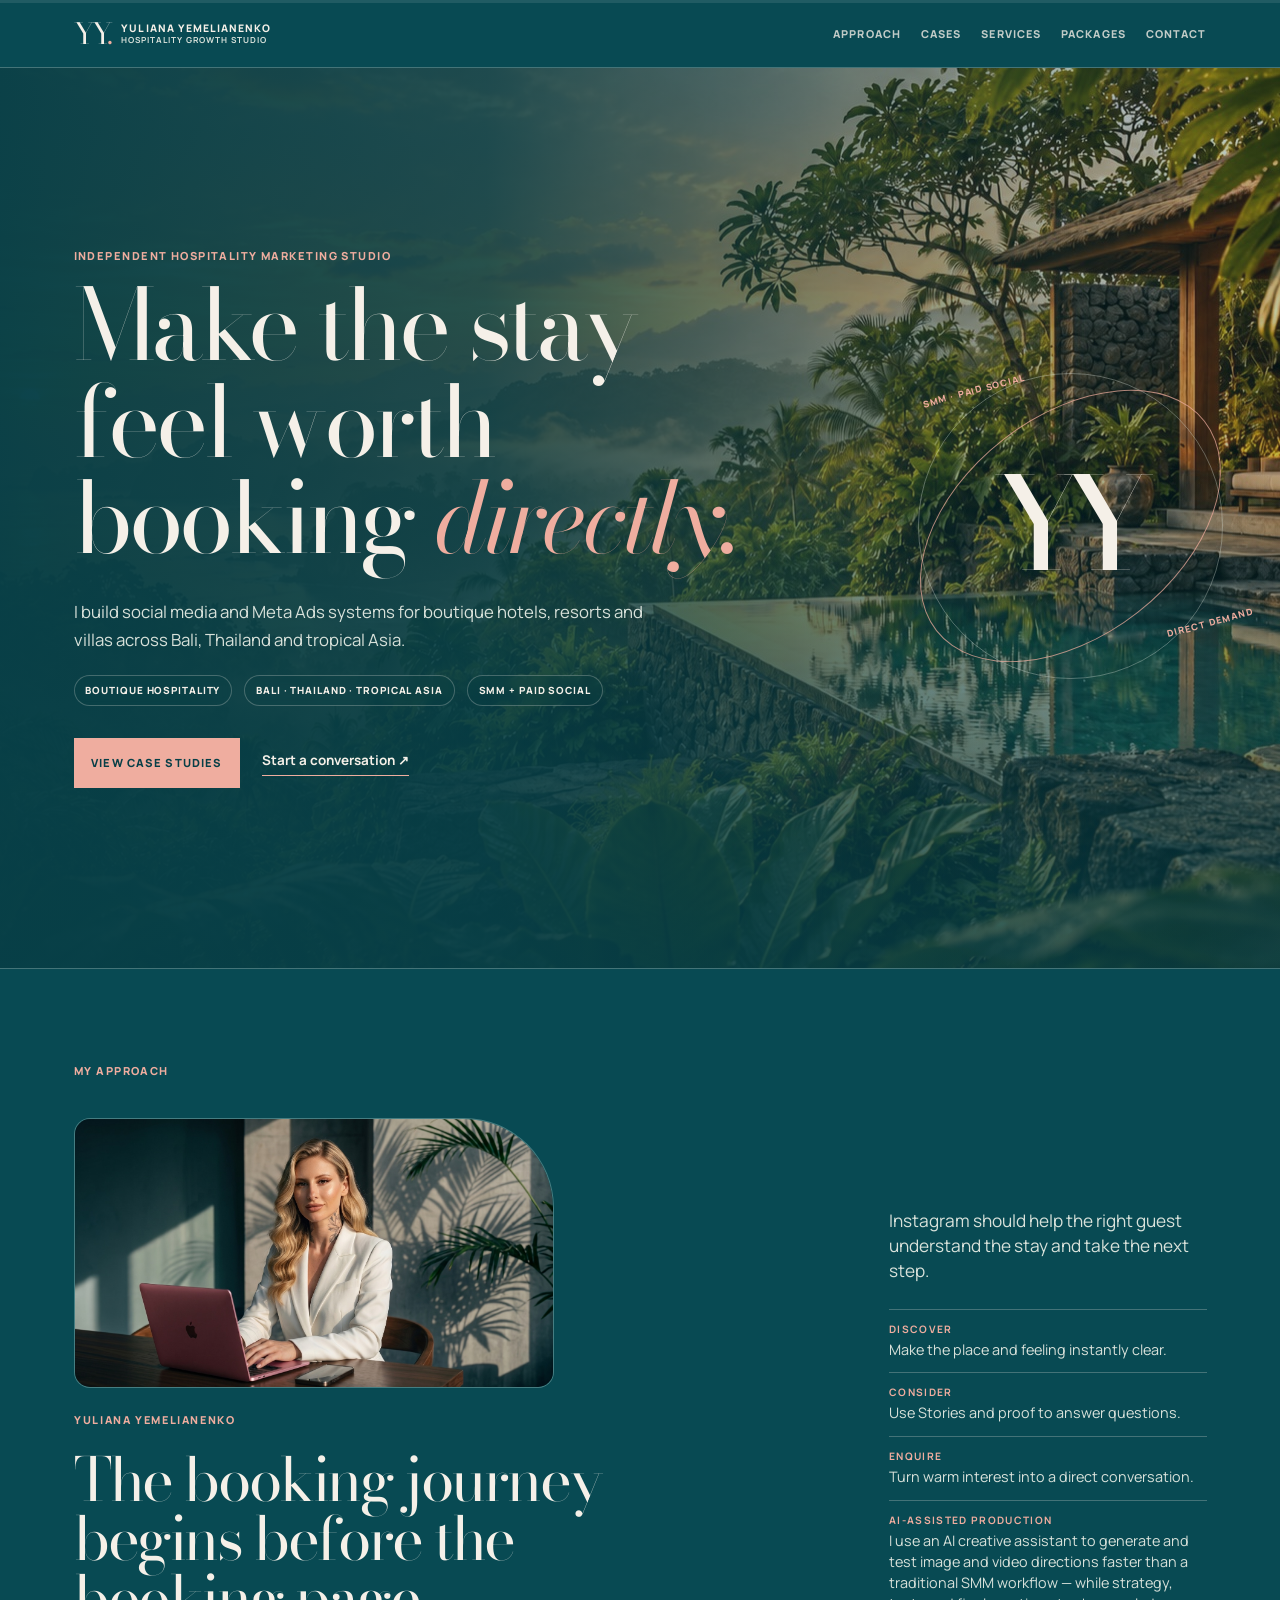
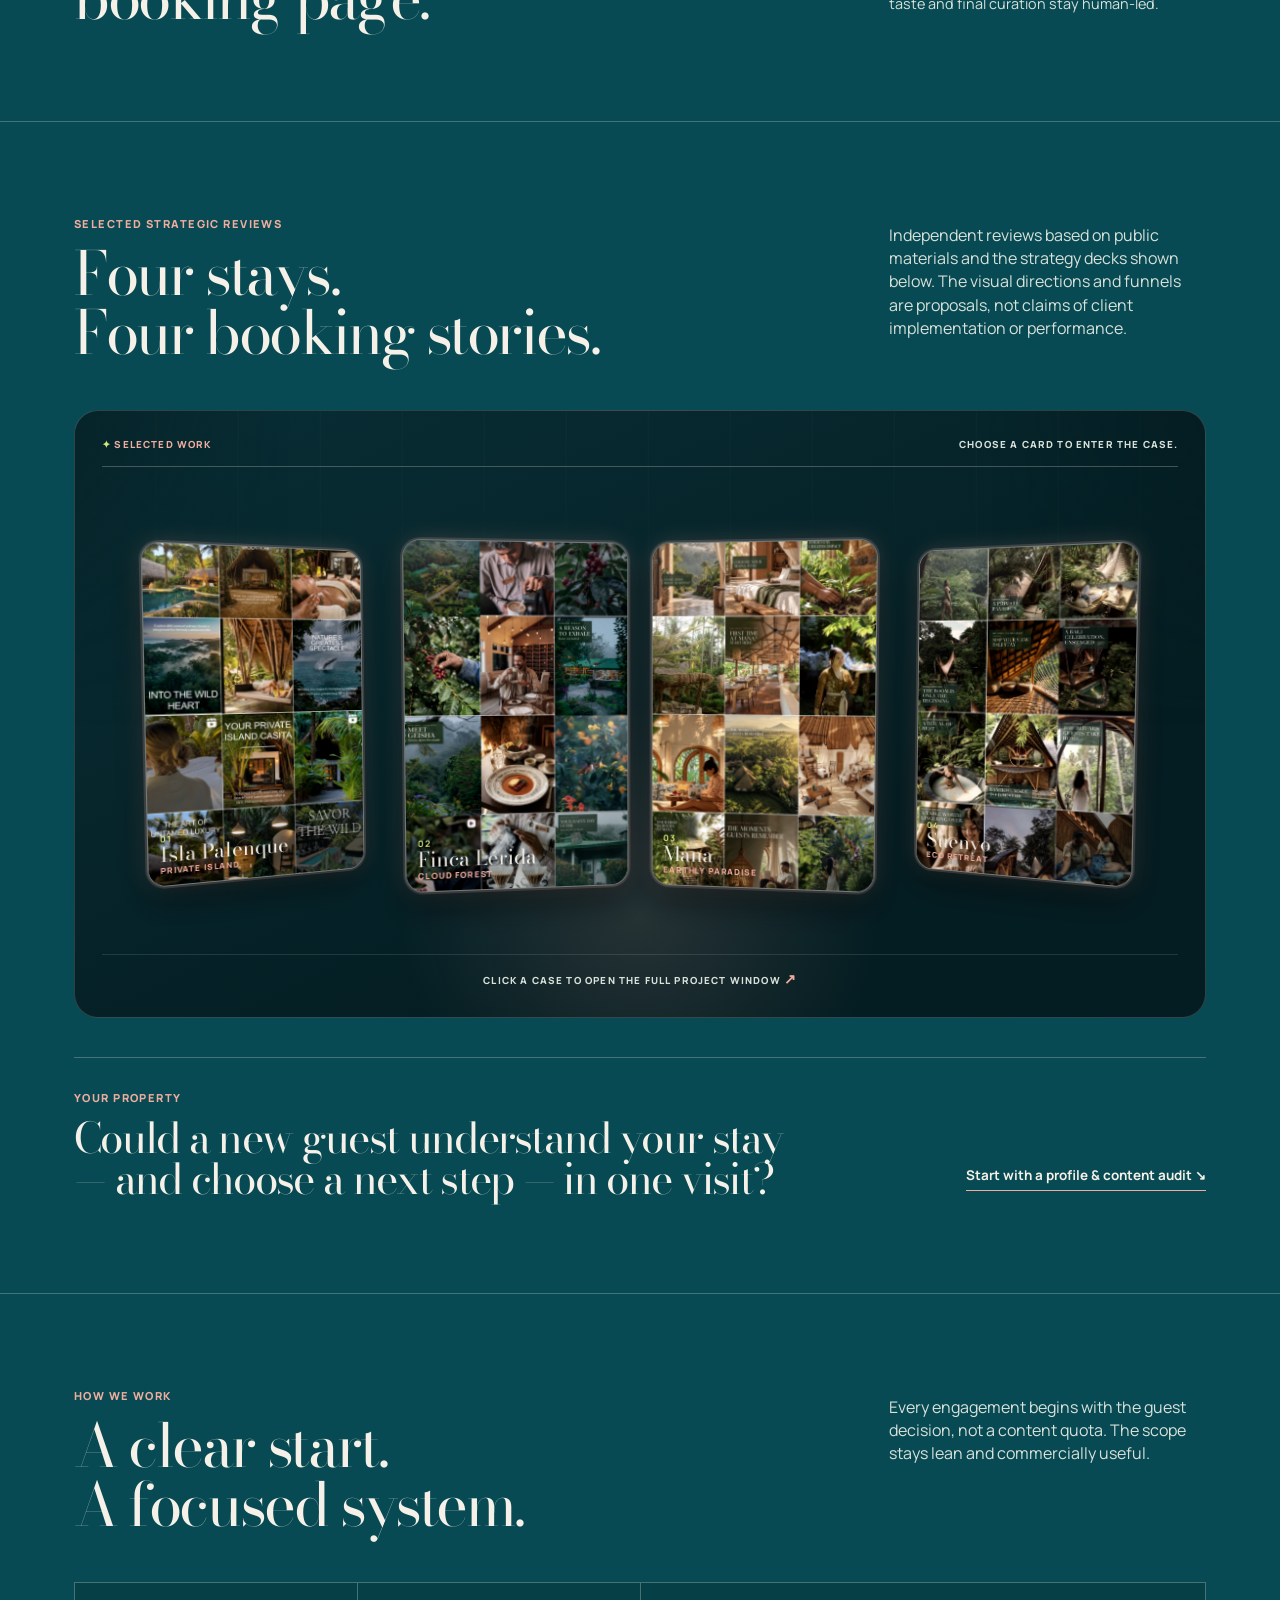
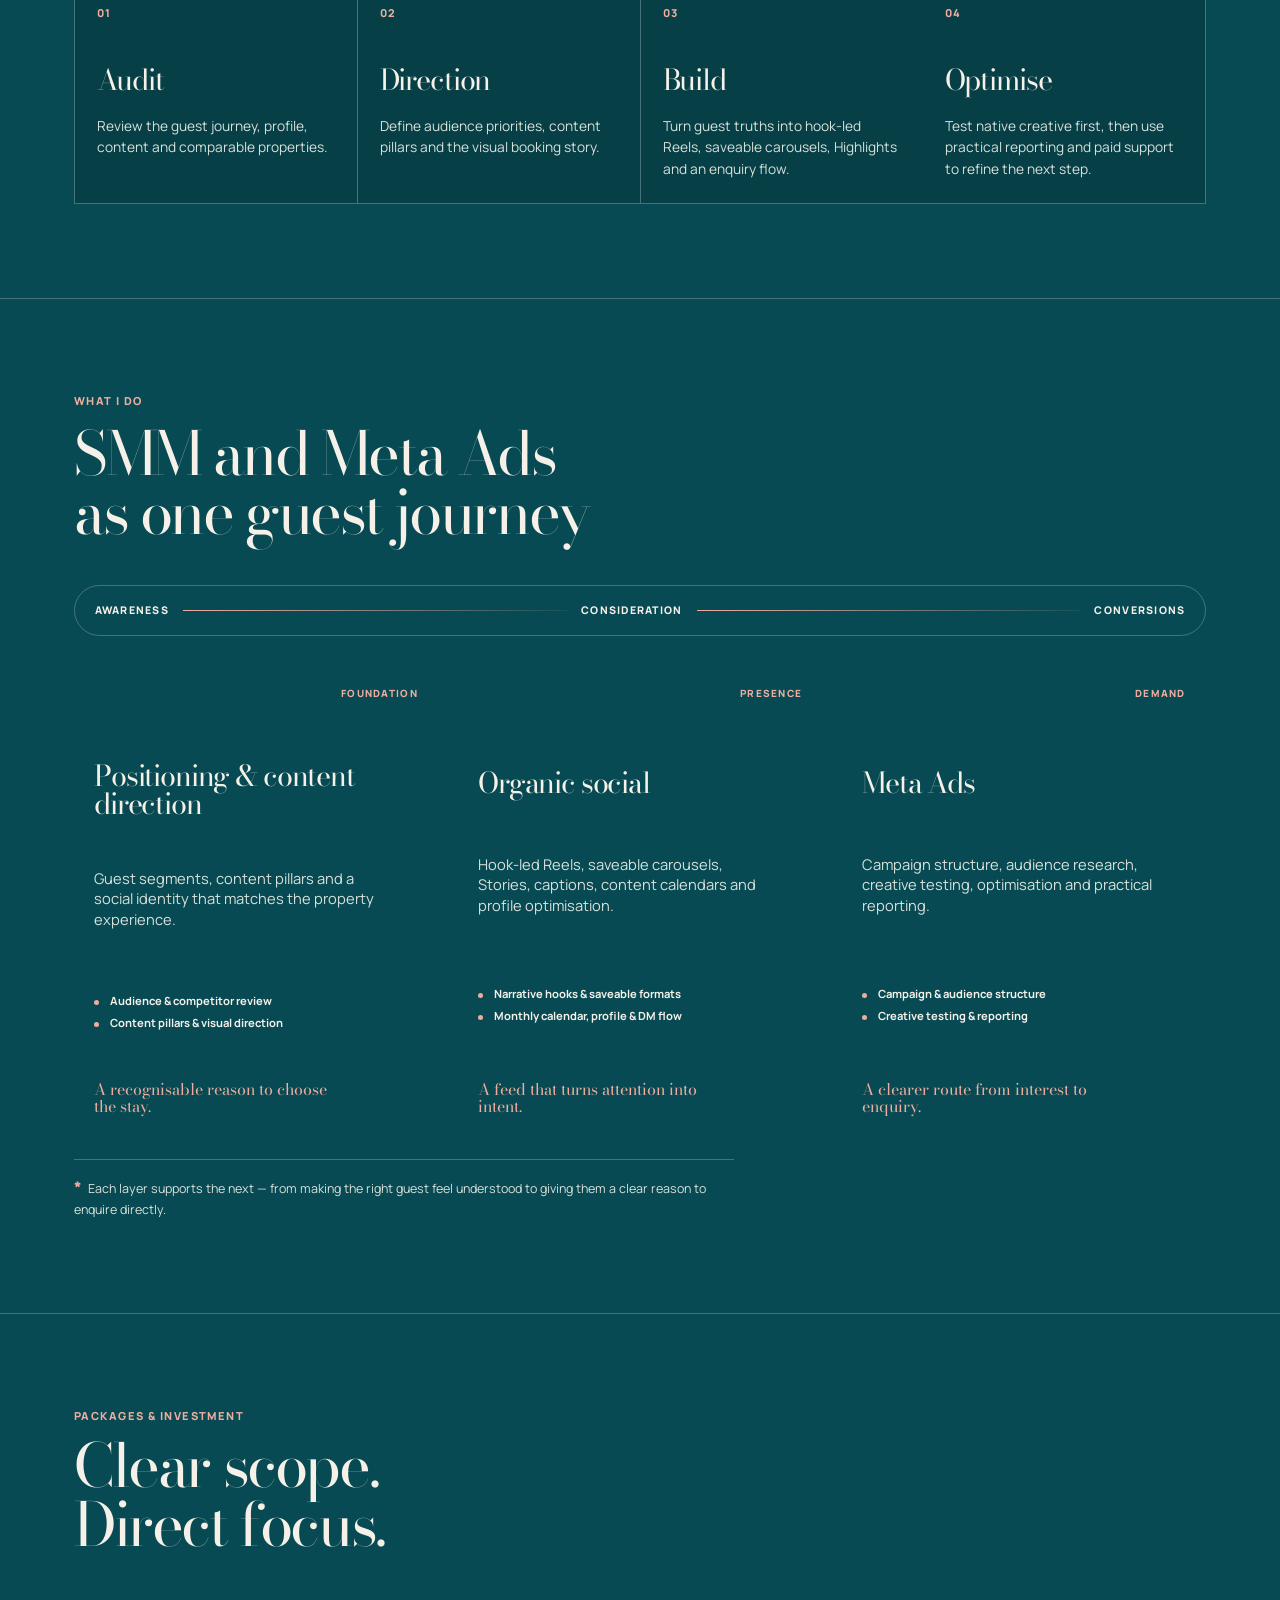
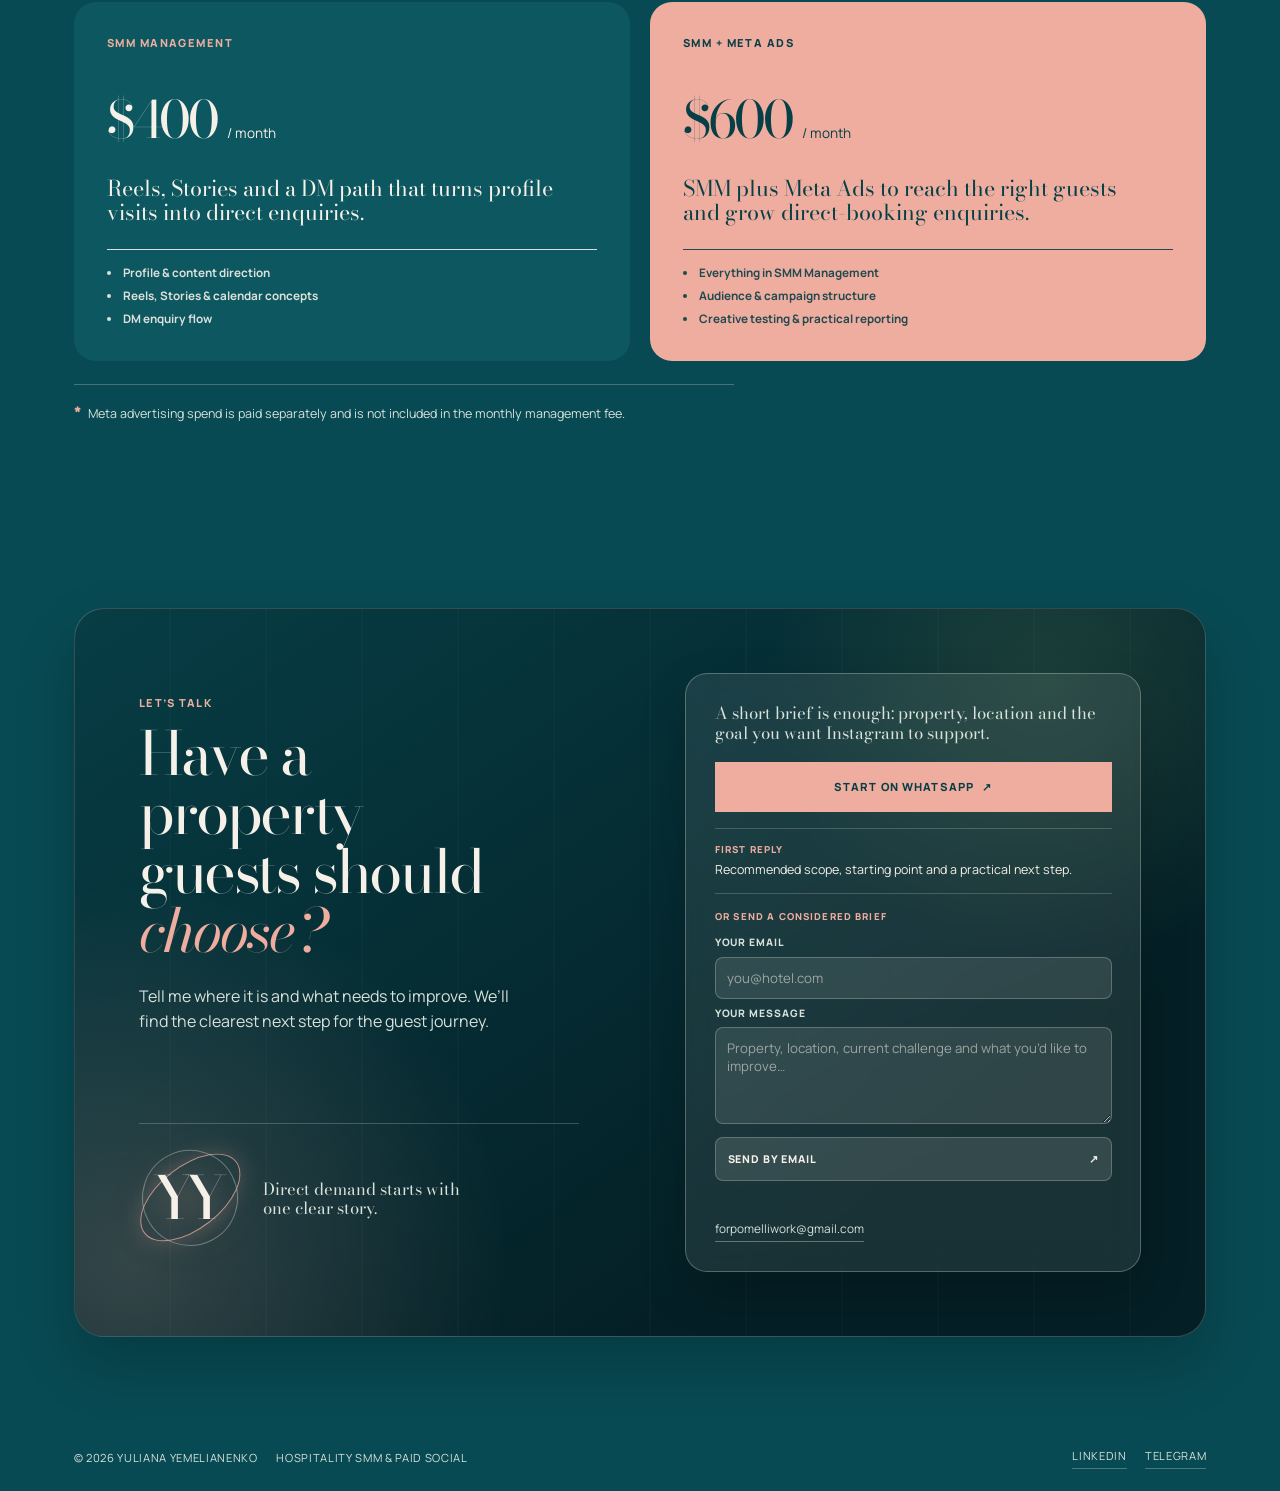
==== commit 140d5714: "Link Mana and Suenyo cases to final PDF decks" ====
--- a/index.html
+++ b/index.html
@@ -303,7 +303,7 @@
             <p><strong>Why it works</strong> Values still lead, but practical questions are resolved earlier — helping the guest move from “beautiful place” to “this is for me.”</p>
             <div class="case-links">
               <button class="case-explorer-trigger" type="button" data-open-case="case-mana">Open case <span aria-hidden="true">↗</span></button>
-              <a href="deck-viewer.html?deck=mana" target="_blank" rel="noreferrer">Open strategy deck <span aria-hidden="true">↗</span></a>
+              <a href="Mana_Earthly_Paradise_Instagram_Strategy_EN%20(5).pptx.pdf" target="_blank" rel="noreferrer">Open strategy deck <span aria-hidden="true">↗</span></a>
             </div>
           </div>
         </article>
@@ -361,7 +361,7 @@
             <p><strong>Why it works</strong> It retains the retreat’s calm visual world while making the experience easier to choose, share and enquire about directly.</p>
             <div class="case-links">
               <button class="case-explorer-trigger" type="button" data-open-case="case-suenyo">Open case <span aria-hidden="true">↗</span></button>
-              <a href="deck-viewer.html?deck=suenyo" target="_blank" rel="noreferrer">Open strategy deck <span aria-hidden="true">↗</span></a>
+              <a href="Suenyo_Eco_Retreat_Instagram_Strategy_EN.pptx.pdf" target="_blank" rel="noreferrer">Open strategy deck <span aria-hidden="true">↗</span></a>
             </div>
           </div>
         </article>
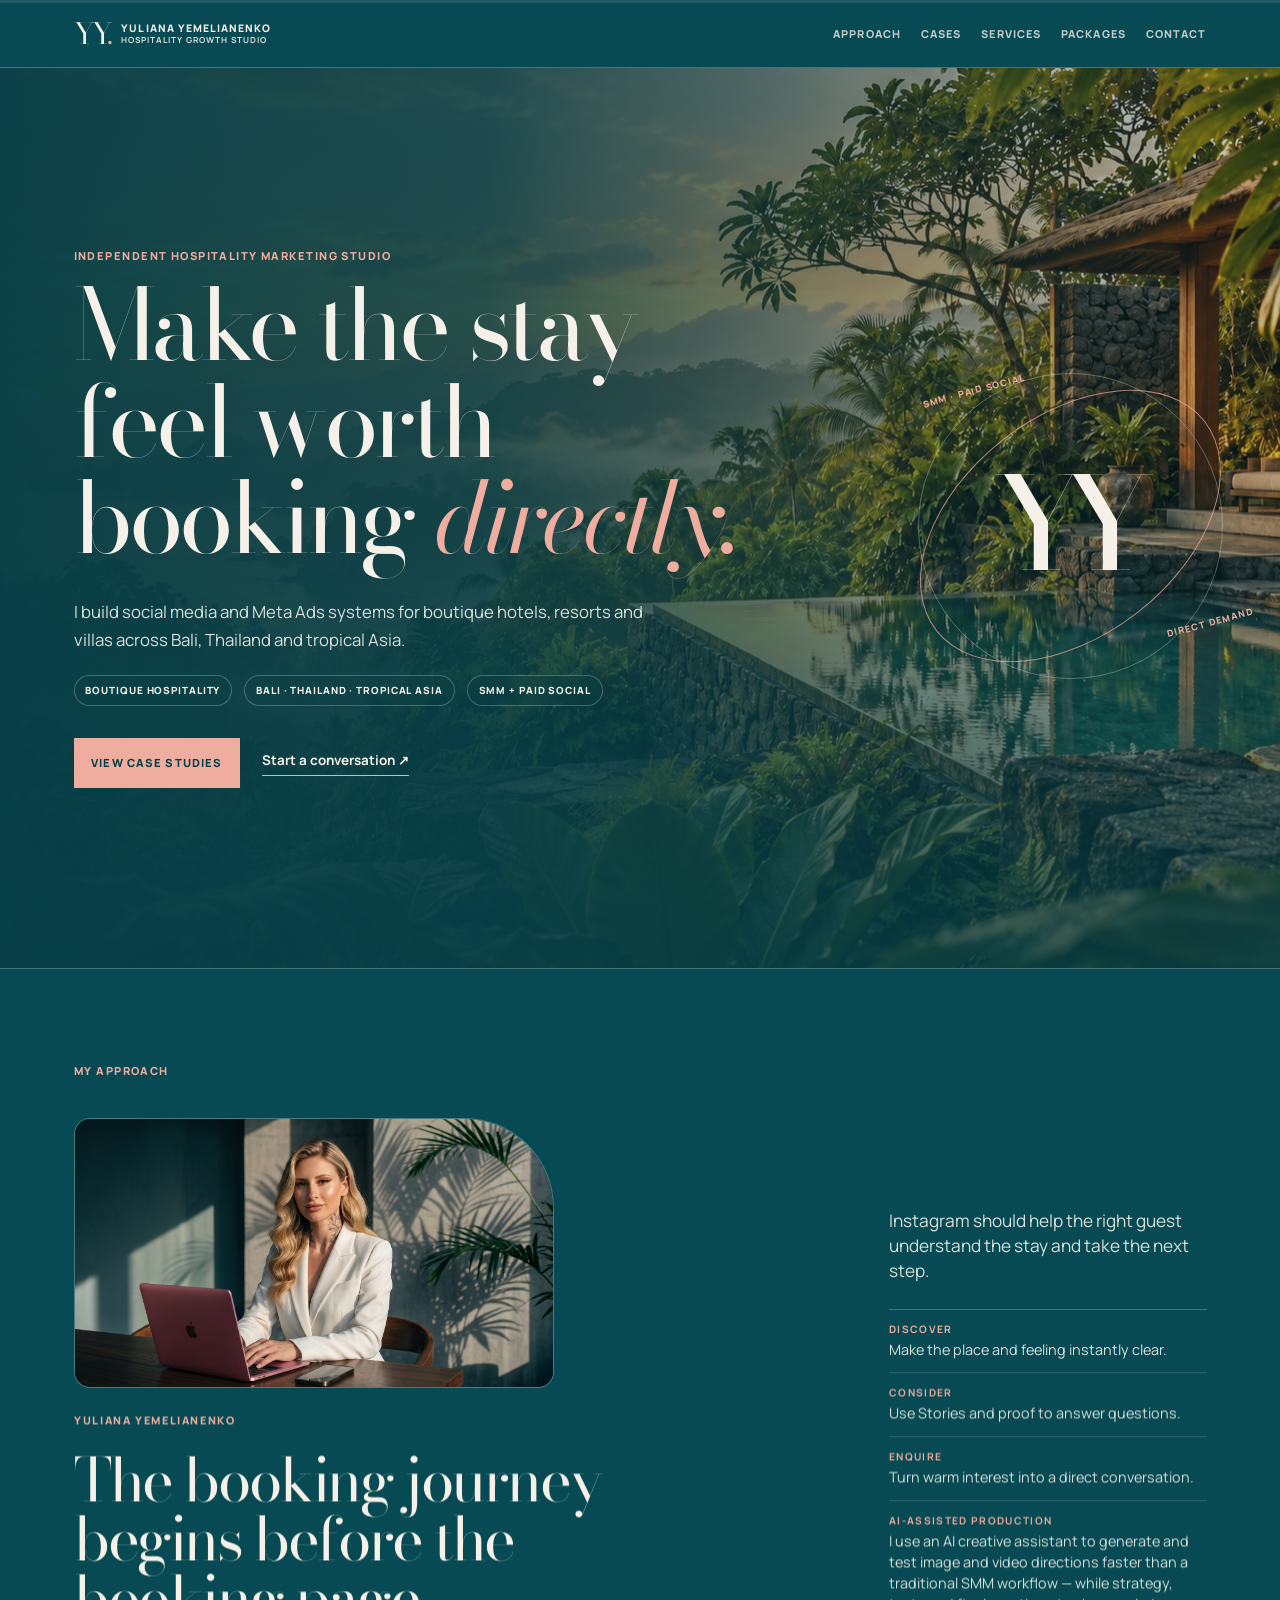
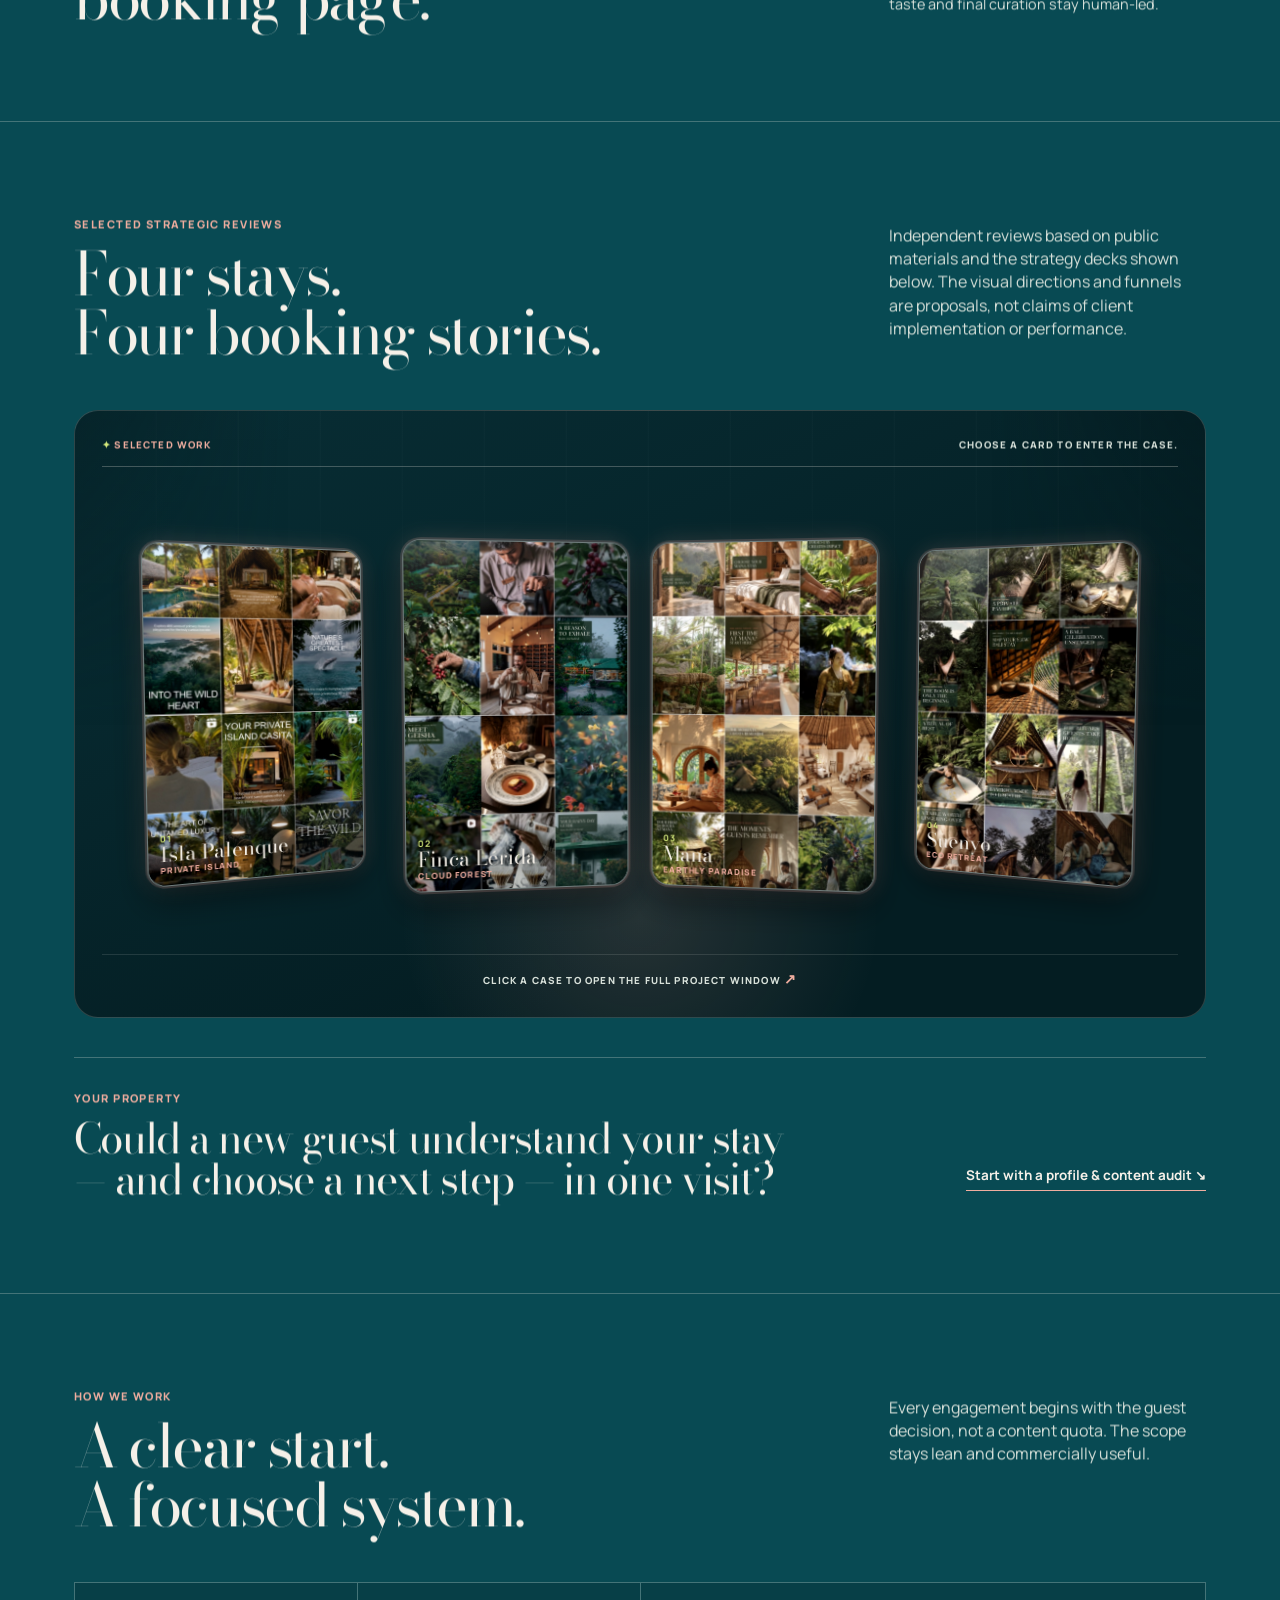
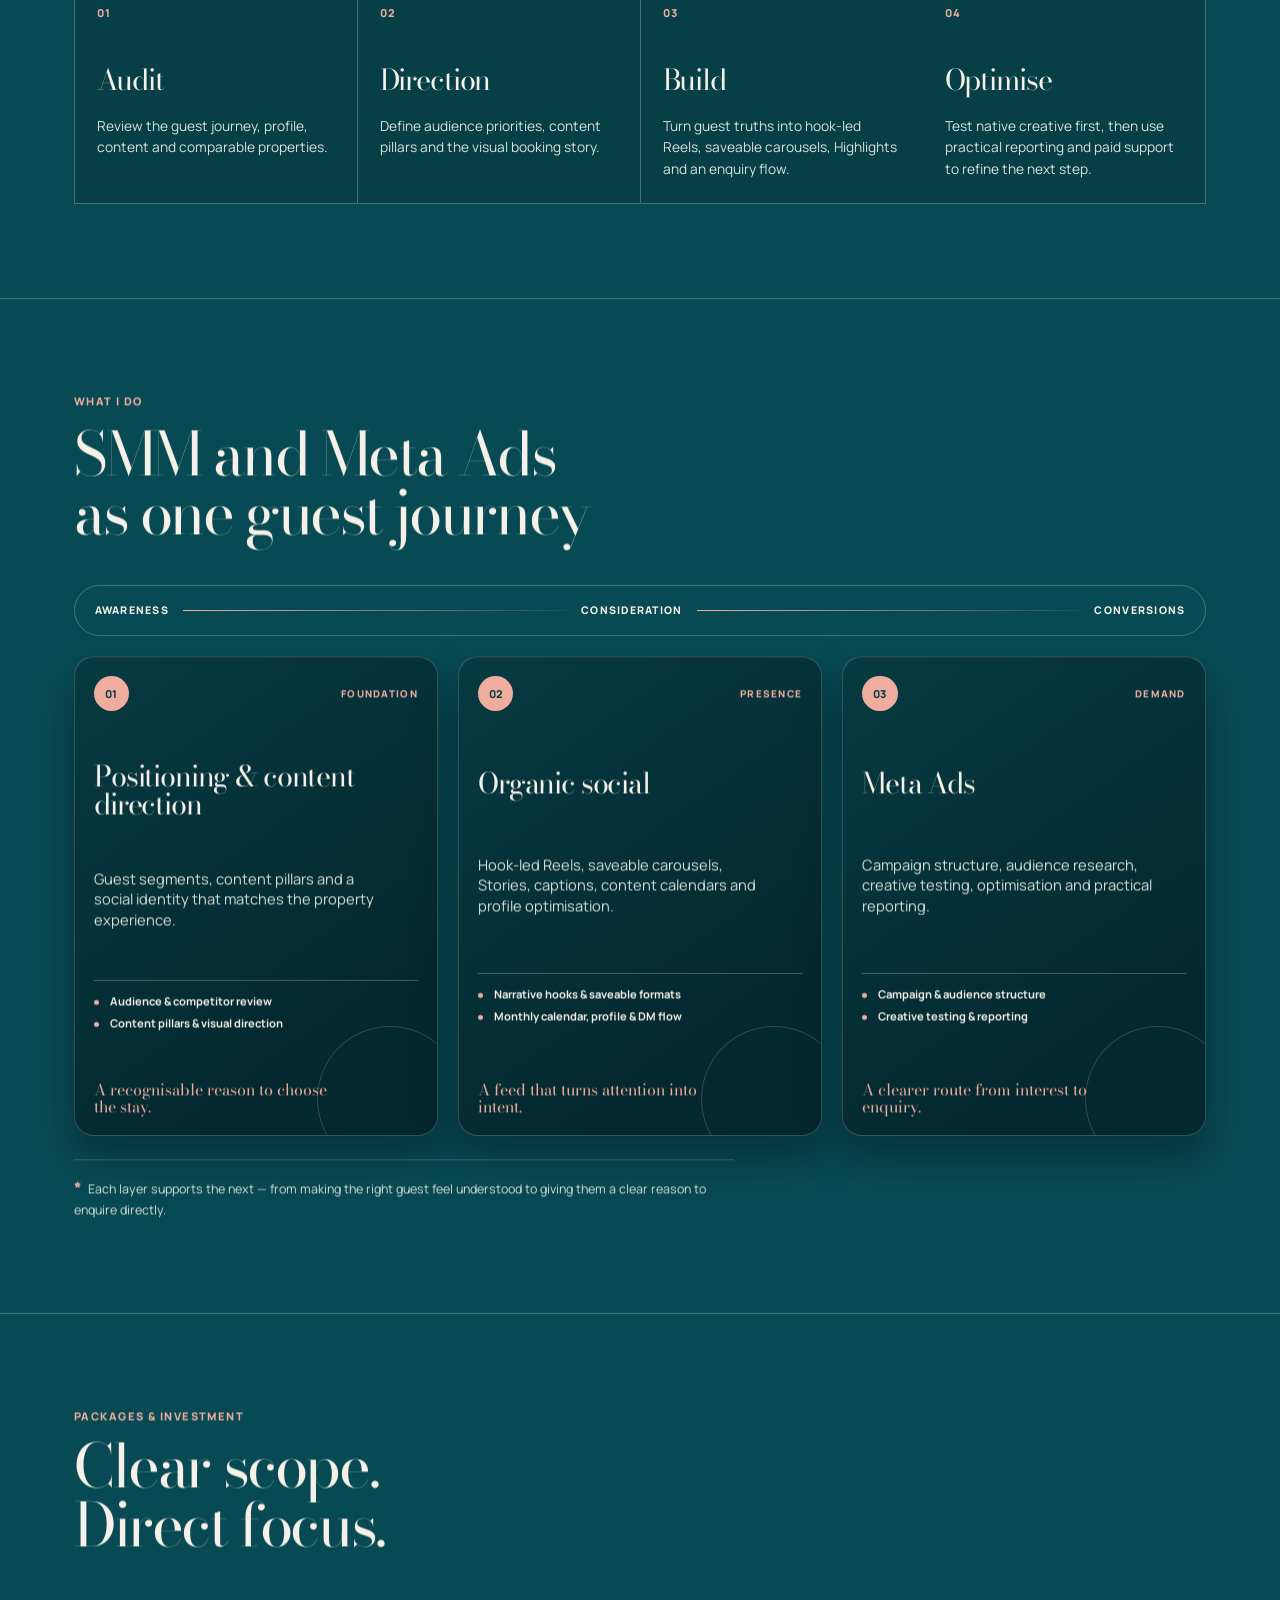
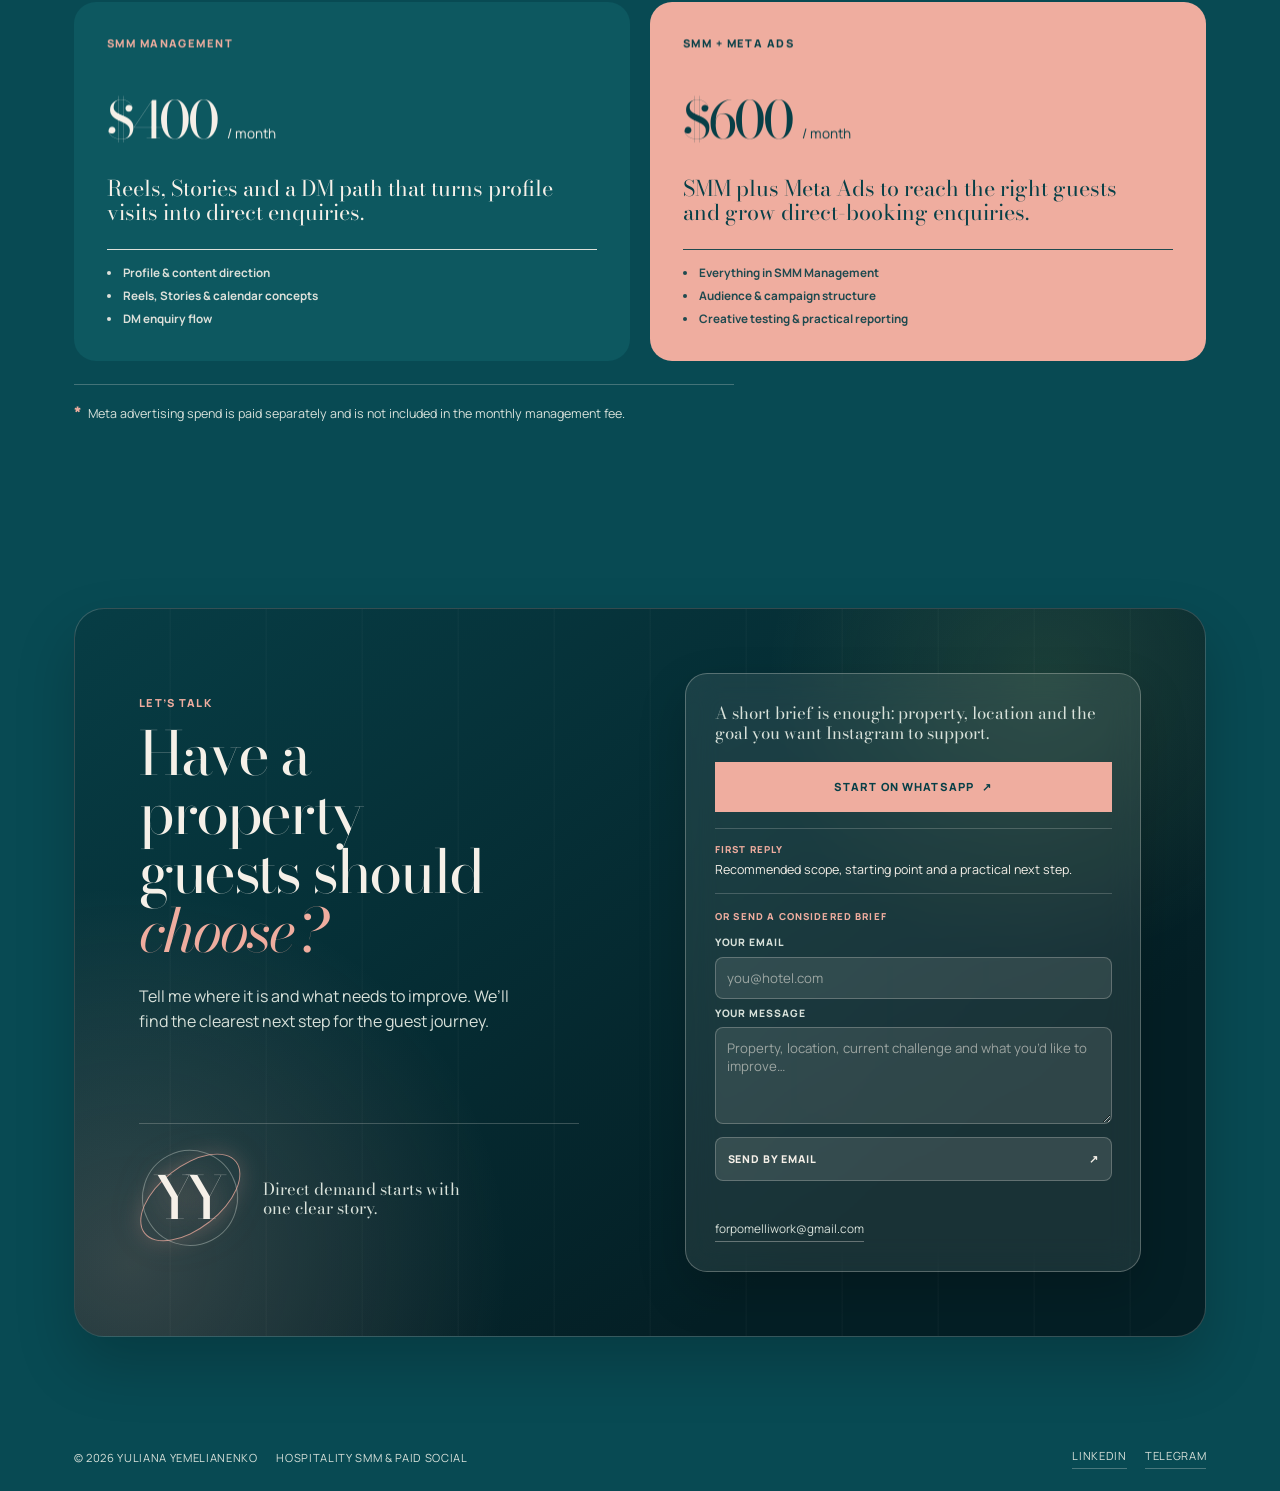
==== commit 5439f701: "Add direct contact CTA after every case" ====
--- a/index.html
+++ b/index.html
@@ -190,6 +190,16 @@
               <button class="case-explorer-trigger" type="button" data-open-case="case-palenque">Open case <span aria-hidden="true">↗</span></button>
               <a href="Palenque.pdf" target="_blank">Open strategy deck <span aria-hidden="true">↗</span></a>
             </div>
+            <div class="case-conversion-cta">
+              <div>
+                <strong>Could this work for your property?</strong>
+                <p>Share the stay, location and booking challenge — I’ll recommend the clearest next move.</p>
+              </div>
+              <div class="case-conversion-actions">
+                <a class="button button-light" href="https://wa.me/50763803161?text=Hi%20Yuliana%2C%20I%27d%20like%20to%20talk%20about%20my%20hospitality%20project." target="_blank" rel="noreferrer">Start on WhatsApp <span aria-hidden="true">↗</span></a>
+                <a href="#contact">Send a brief <span aria-hidden="true">↘</span></a>
+              </div>
+            </div>
           </div>
         </article>
 
@@ -248,6 +258,16 @@
               <button class="case-explorer-trigger" type="button" data-open-case="case-lerida">Open case <span aria-hidden="true">↗</span></button>
               <a href="Lerida.pdf" target="_blank">Open strategy deck <span aria-hidden="true">↗</span></a>
             </div>
+            <div class="case-conversion-cta">
+              <div>
+                <strong>Could this work for your property?</strong>
+                <p>Share the stay, location and booking challenge — I’ll recommend the clearest next move.</p>
+              </div>
+              <div class="case-conversion-actions">
+                <a class="button button-light" href="https://wa.me/50763803161?text=Hi%20Yuliana%2C%20I%27d%20like%20to%20talk%20about%20my%20hospitality%20project." target="_blank" rel="noreferrer">Start on WhatsApp <span aria-hidden="true">↗</span></a>
+                <a href="#contact">Send a brief <span aria-hidden="true">↘</span></a>
+              </div>
+            </div>
           </div>
         </article>
 
@@ -305,6 +325,16 @@
               <button class="case-explorer-trigger" type="button" data-open-case="case-mana">Open case <span aria-hidden="true">↗</span></button>
               <a href="Mana_Earthly_Paradise_Instagram_Strategy_EN%20(5).pptx.pdf" target="_blank" rel="noreferrer">Open strategy deck <span aria-hidden="true">↗</span></a>
             </div>
+            <div class="case-conversion-cta">
+              <div>
+                <strong>Could this work for your property?</strong>
+                <p>Share the stay, location and booking challenge — I’ll recommend the clearest next move.</p>
+              </div>
+              <div class="case-conversion-actions">
+                <a class="button button-light" href="https://wa.me/50763803161?text=Hi%20Yuliana%2C%20I%27d%20like%20to%20talk%20about%20my%20hospitality%20project." target="_blank" rel="noreferrer">Start on WhatsApp <span aria-hidden="true">↗</span></a>
+                <a href="#contact">Send a brief <span aria-hidden="true">↘</span></a>
+              </div>
+            </div>
           </div>
         </article>
 
@@ -362,6 +392,16 @@
             <div class="case-links">
               <button class="case-explorer-trigger" type="button" data-open-case="case-suenyo">Open case <span aria-hidden="true">↗</span></button>
               <a href="Suenyo_Eco_Retreat_Instagram_Strategy_EN.pptx.pdf" target="_blank" rel="noreferrer">Open strategy deck <span aria-hidden="true">↗</span></a>
+            </div>
+            <div class="case-conversion-cta">
+              <div>
+                <strong>Could this work for your property?</strong>
+                <p>Share the stay, location and booking challenge — I’ll recommend the clearest next move.</p>
+              </div>
+              <div class="case-conversion-actions">
+                <a class="button button-light" href="https://wa.me/50763803161?text=Hi%20Yuliana%2C%20I%27d%20like%20to%20talk%20about%20my%20hospitality%20project." target="_blank" rel="noreferrer">Start on WhatsApp <span aria-hidden="true">↗</span></a>
+                <a href="#contact">Send a brief <span aria-hidden="true">↘</span></a>
+              </div>
             </div>
           </div>
         </article>
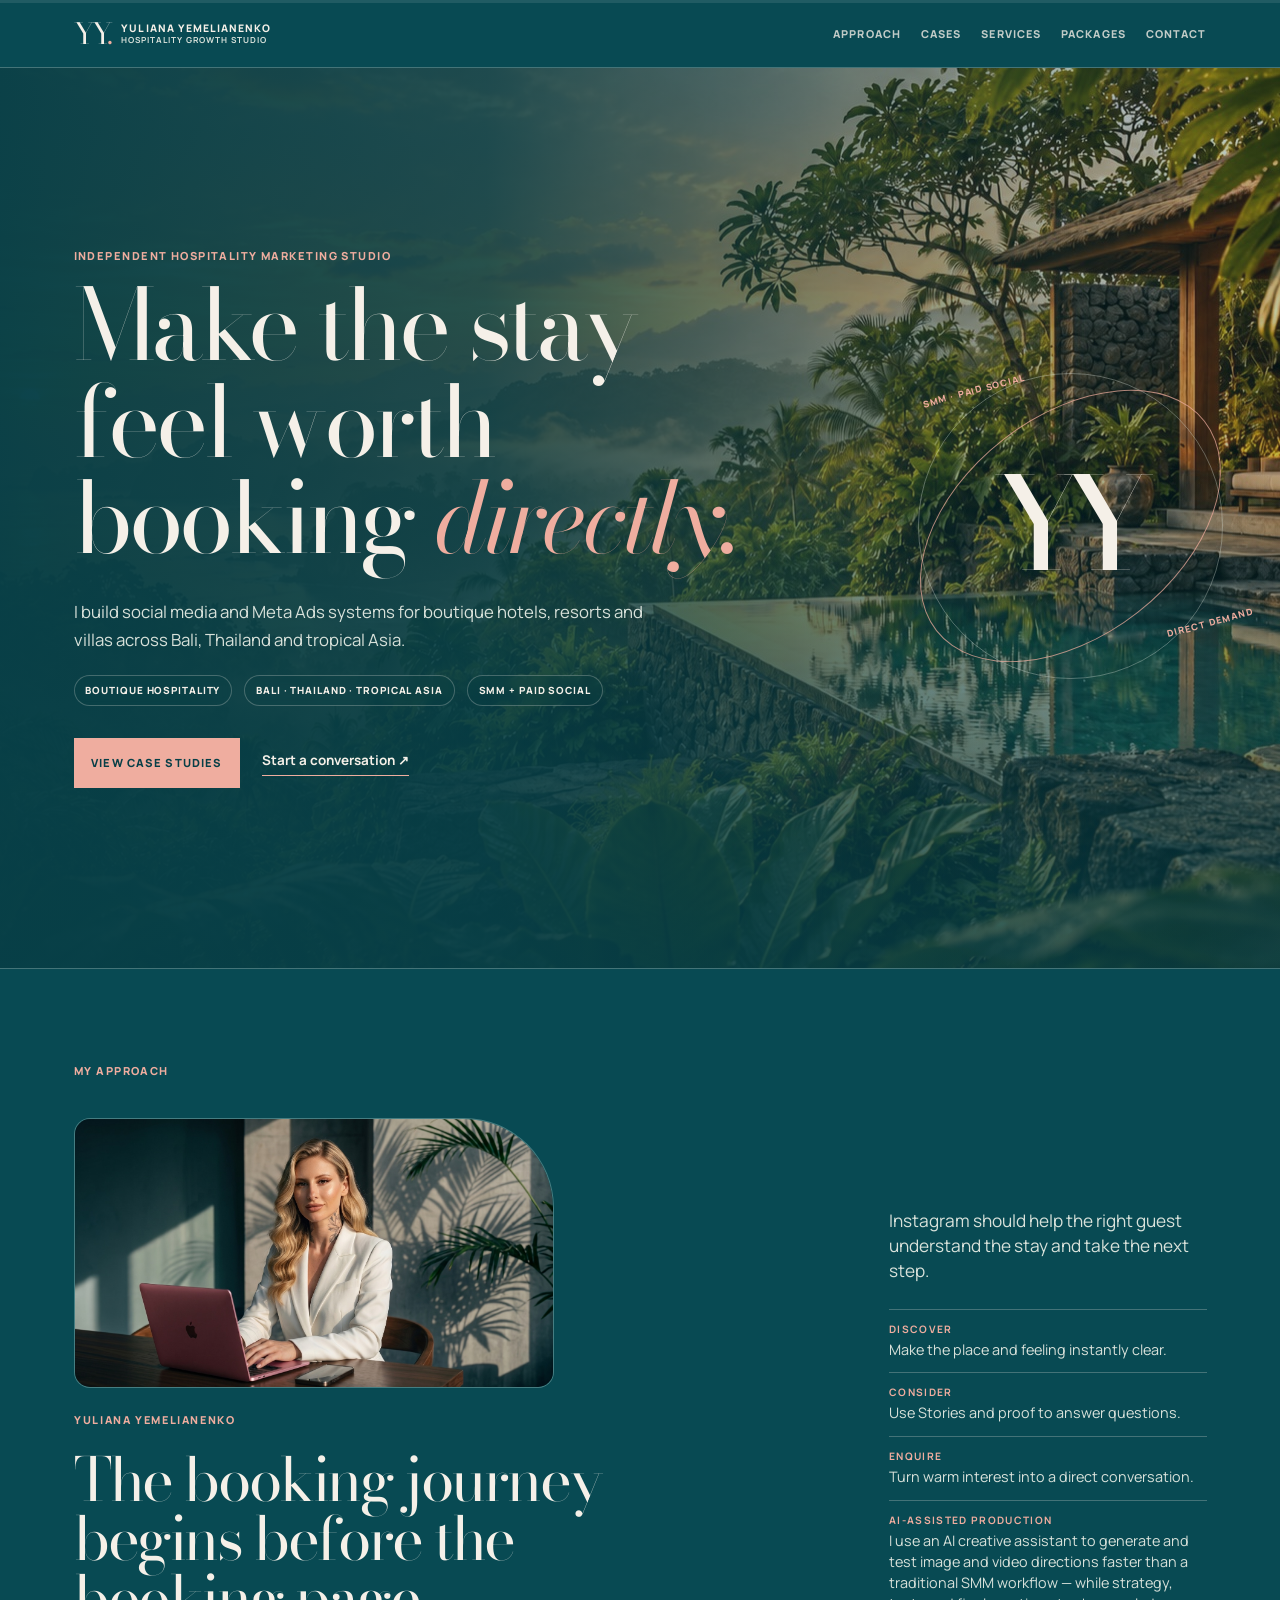
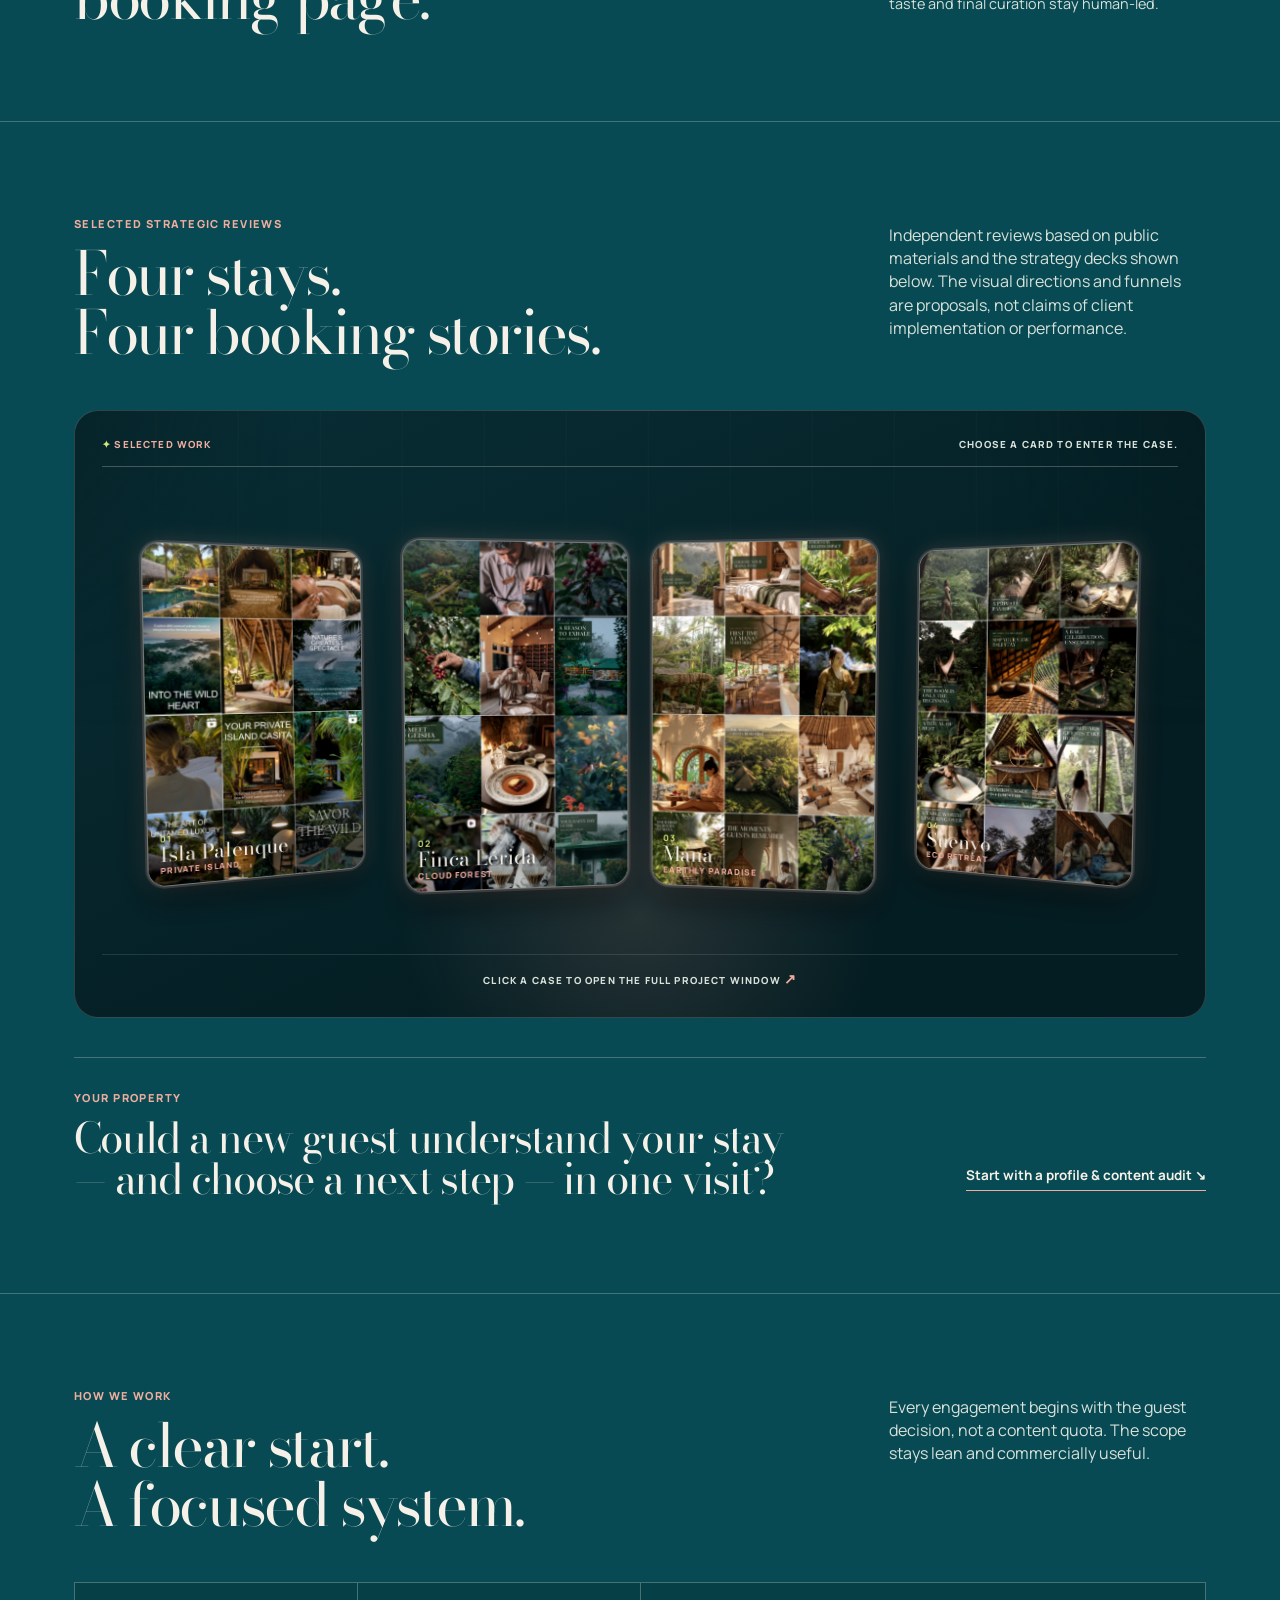
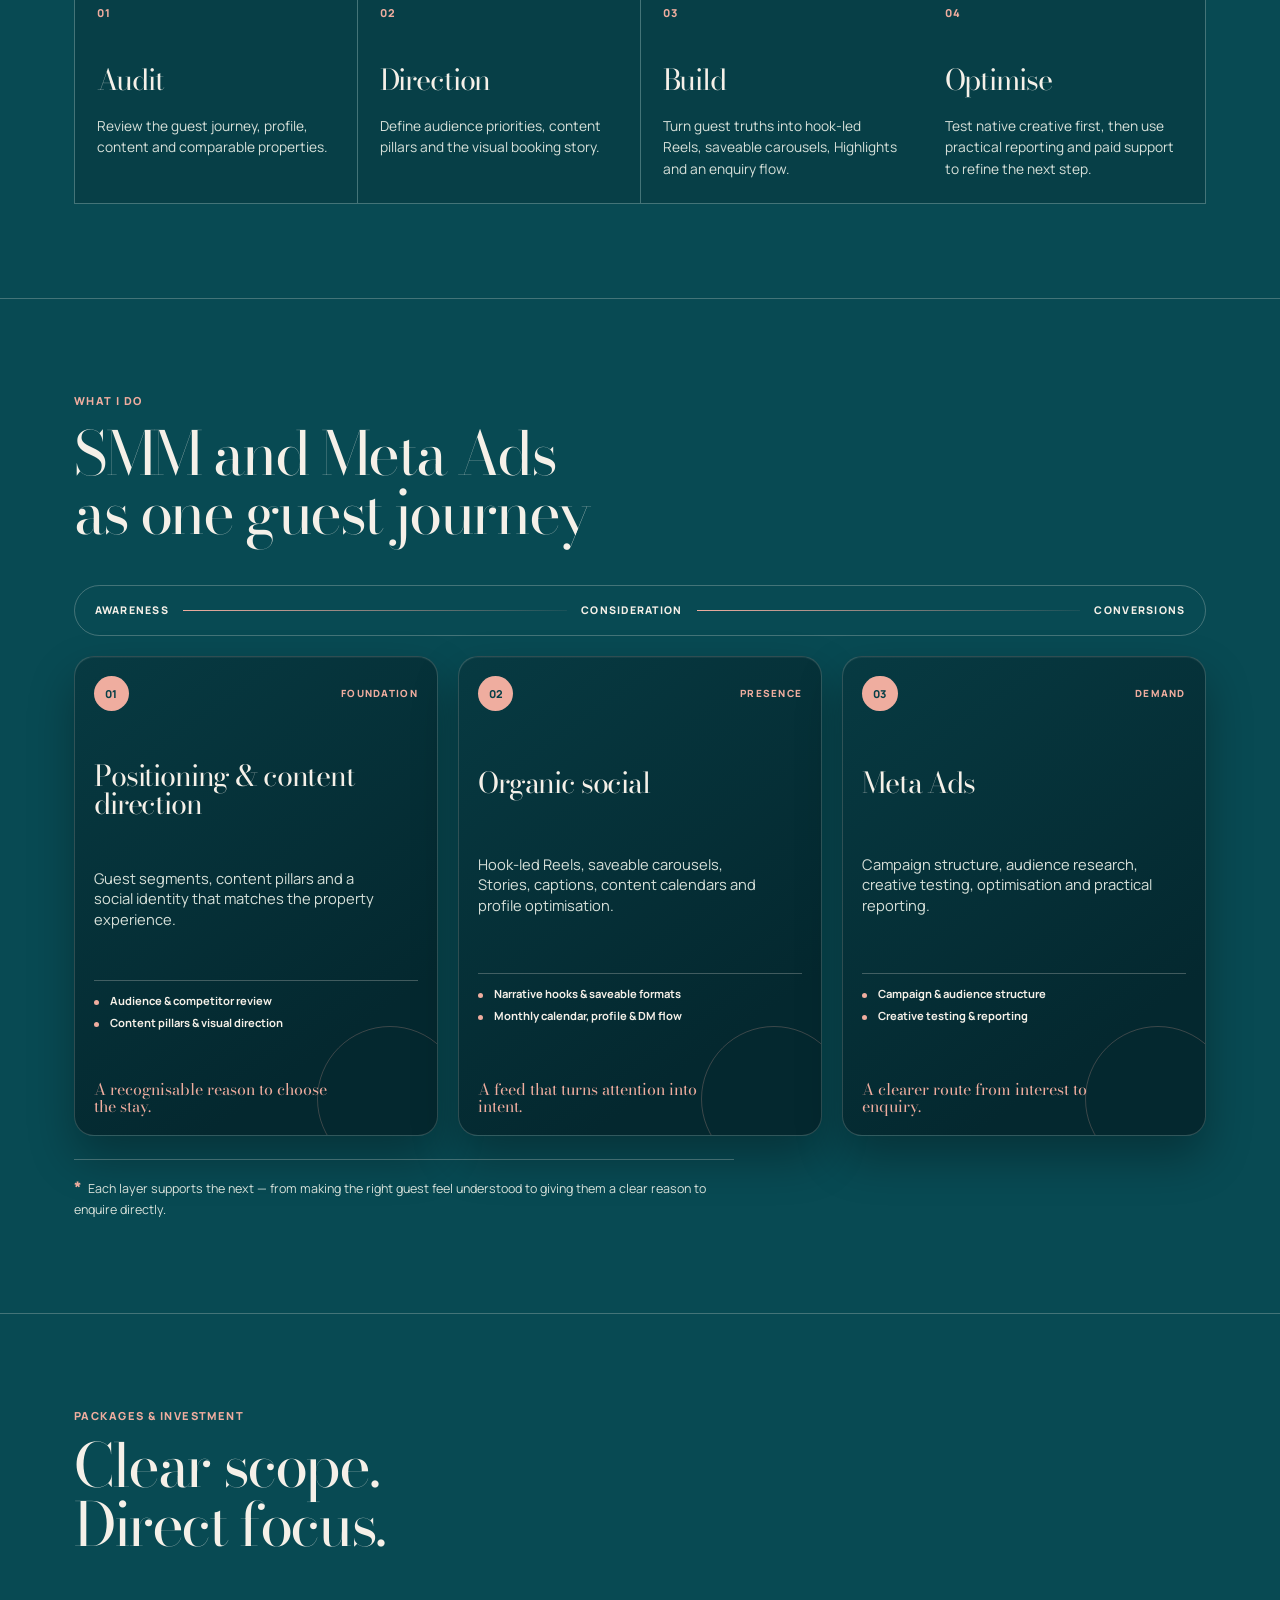
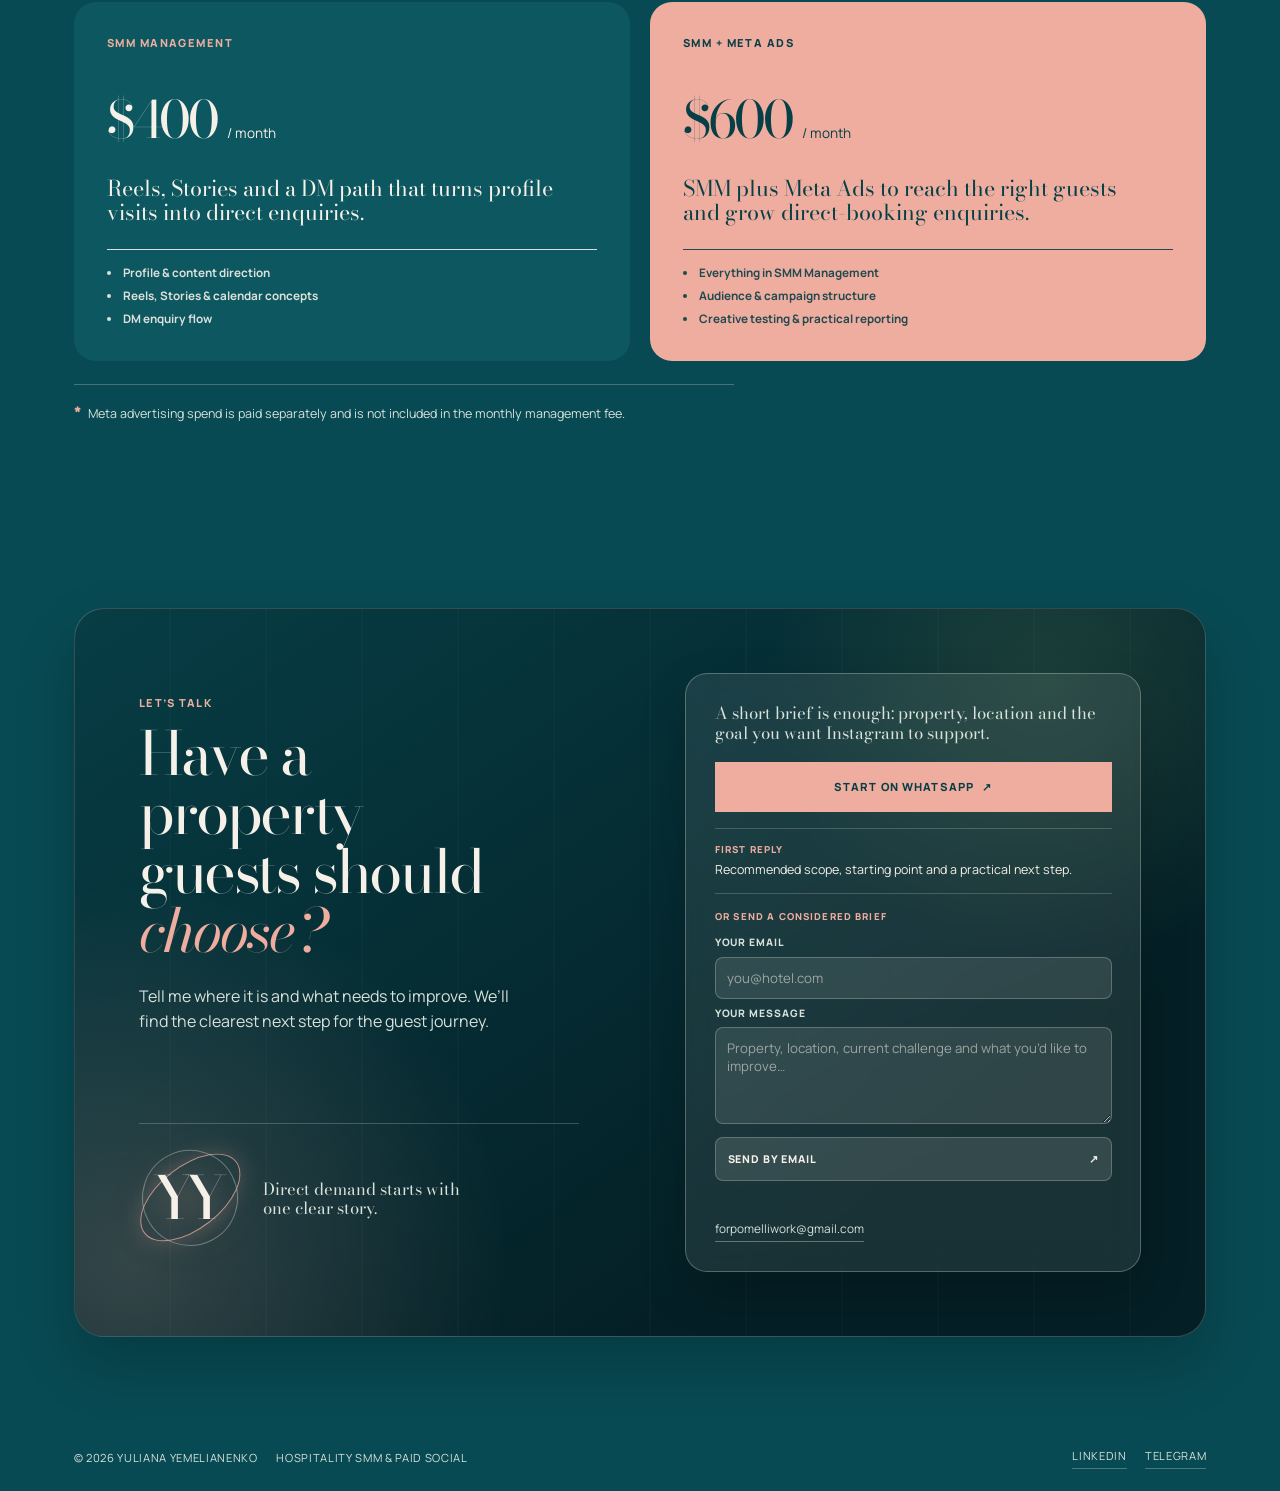
==== commit 49dea5ec: "Refresh styles for case contact CTAs" ====
--- a/index.html
+++ b/index.html
@@ -8,7 +8,7 @@
     <link rel="preconnect" href="https://fonts.googleapis.com" />
     <link rel="preconnect" href="https://fonts.gstatic.com" crossorigin />
     <link href="https://fonts.googleapis.com/css2?family=Bodoni+Moda:opsz,wght@6..96,400;6..96,500;6..96,600&amp;family=Manrope:wght@400;500;600;700;800&amp;display=swap" rel="stylesheet" />
-  <link rel="stylesheet" href="styles.css?v=mobile-20261030-6" />
+  <link rel="stylesheet" href="styles.css?v=cta-20261031-1" />
   </head>
   <body>
     <a class="skip-link" href="#main">Skip to content</a>
--- a/styles.css
+++ b/styles.css
@@ -178,7 +178,7 @@
 .content-cover-grid { display: grid; grid-template-columns: repeat(3, minmax(0, 1fr)); gap: clamp(.45rem, 1.2vw, .9rem); margin-top: .65rem; }
 .content-cover-grid figure { min-width: 0; margin: 0; overflow: hidden; border: 1px solid rgba(245, 240, 232, .14); background: #0b3138; }
 .content-cover-grid img { display: block; width: 100%; aspect-ratio: 3 / 4; height: auto; object-fit: cover; cursor: zoom-in; transition: transform .32s cubic-bezier(.2,.8,.2,1), filter .32s ease; }
-.case-rationale { display: flex; align-items: end; justify-content: space-between; gap: 2rem; margin: 1.45rem 0 0 76px; padding-top: 1.25rem; border-top: 1px solid var(--line); }
+.case-rationale { display: grid; grid-template-columns: minmax(0, 1fr) auto; align-items: end; gap: 1.25rem 2rem; margin: 1.45rem 0 0 76px; padding-top: 1.25rem; border-top: 1px solid var(--line); }
 .case-rationale > p { max-width: 650px; margin: 0; color: var(--mist); font-size: .93rem; line-height: 1.6; }
 .case-rationale strong { display: block; margin-bottom: .3rem; color: var(--paper); font-size: .65rem; letter-spacing: .13em; text-transform: uppercase; }
 .case-card { position: relative; display: grid; grid-template-columns: 76px minmax(0, 1.2fr) minmax(180px, .42fr); gap: 2rem; align-items: stretch; padding: 2.25rem 0; border-top: 1px solid var(--line); transition: border-color .3s ease; }
@@ -187,7 +187,14 @@
 .case-points { display: grid; gap: .75rem; margin: 1.8rem 0; }
 .case-points p { margin: 0; padding-top: .7rem; border-top: 1px solid var(--line); color: var(--mist); }
 .case-points strong { display: inline-block; width: 112px; color: var(--paper); font-size: .72rem; letter-spacing: .08em; text-transform: uppercase; }
-.case-links { display: flex; gap: 1rem; flex-wrap: wrap; }
+.case-links { display: flex; justify-self: end; gap: 1rem; flex-wrap: wrap; }
+.case-conversion-cta { display: flex; grid-column: 1 / -1; align-items: center; justify-content: space-between; gap: 1.5rem; padding: 1.1rem 1.2rem; border: 1px solid rgba(245, 240, 232, .18); border-radius: 14px; background: linear-gradient(118deg, rgba(239, 173, 159, .16), rgba(245, 240, 232, .055)); box-shadow: 0 16px 28px rgba(0, 0, 0, .12); }
+.case-conversion-cta > div:first-child { min-width: 0; }
+.case-conversion-cta strong { margin-bottom: .34rem; color: var(--paper); font-size: .68rem; letter-spacing: .12em; }
+.case-conversion-cta p { max-width: 54ch; margin: 0; color: var(--mist); font-size: .82rem; line-height: 1.48; }
+.case-conversion-actions { display: flex; flex: 0 0 auto; align-items: center; gap: 1rem; }
+.case-conversion-actions .button { min-height: 42px; padding: .65rem .9rem; font-size: .61rem; }
+.case-conversion-actions > a:not(.button) { padding-bottom: .22rem; border-bottom: 1px solid var(--coral); color: var(--paper); font-size: .73rem; font-weight: 800; white-space: nowrap; }
 .case-explorer-trigger { appearance: none; padding: 0 0 .25rem; border: 0; border-bottom: 1px solid var(--coral); background: transparent; color: var(--paper); font-family: var(--sans); font-size: .84rem; font-weight: 700; line-height: inherit; text-align: left; cursor: pointer; }
 .case-explorer-trigger:focus-visible, .case-explorer button:focus-visible, .case-explorer a:focus-visible { outline: 2px solid var(--coral); outline-offset: 5px; }
 .case-cta { display: flex; align-items: end; justify-content: space-between; gap: 2rem; margin-top: 1rem; padding: 2rem 0 0 76px; border-top: 1px solid var(--line); }
@@ -550,7 +557,10 @@
   .case-content-heading { align-items: flex-start; flex-direction: column; }
   .case-content-heading > p { text-align: left; }
   .case-content-layout { grid-template-columns: 1fr; }
-  .case-rationale { align-items: flex-start; flex-direction: column; margin-left: 42px; }
+  .case-rationale { grid-template-columns: 1fr; align-items: start; margin-left: 42px; }
+  .case-links { justify-self: start; }
+  .case-conversion-cta { align-items: flex-start; flex-direction: column; }
+  .case-conversion-actions { flex-wrap: wrap; }
   .case-explorer { width: calc(100vw - 1.25rem); height: calc(100vh - 1.25rem); }
   .case-explorer-orbit-track { width: 210px; height: 300px; }
   .case-orbit-card:nth-child(1) { transform: rotateY(0deg) translateZ(242px); }
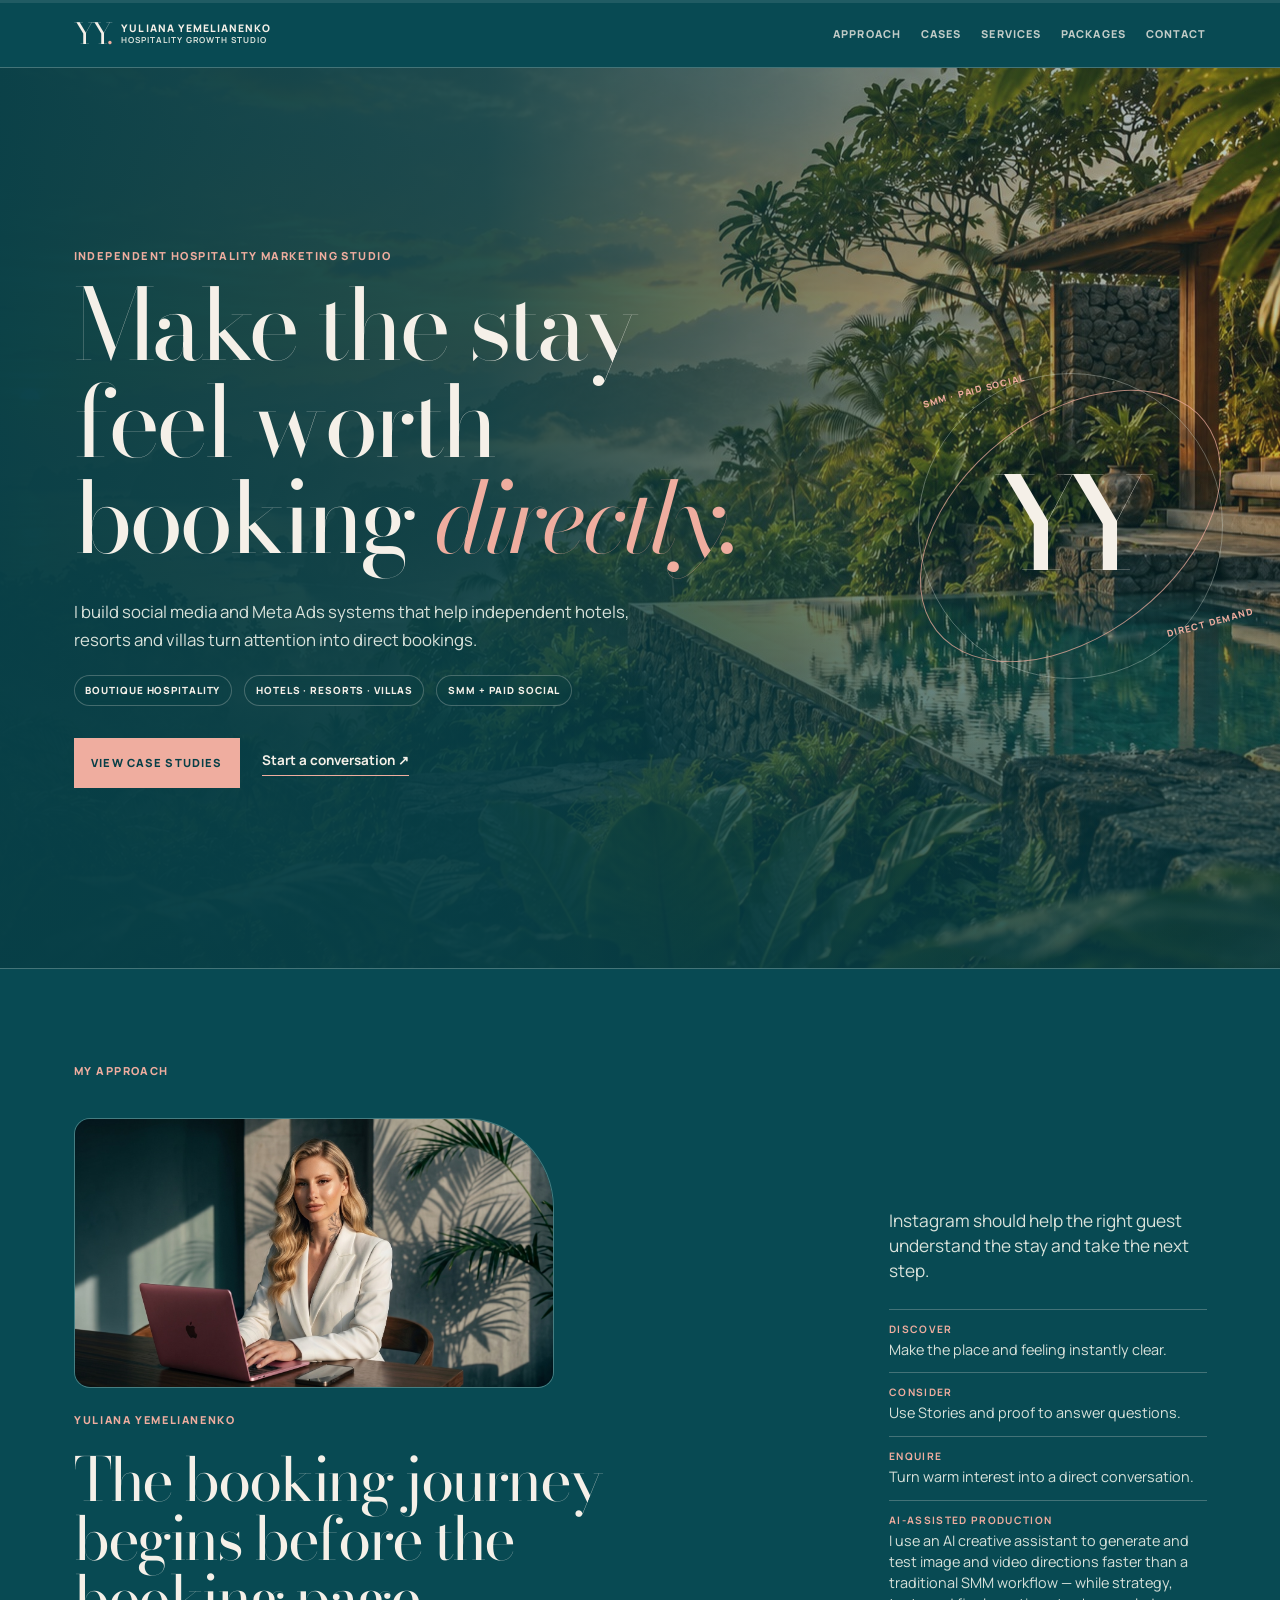
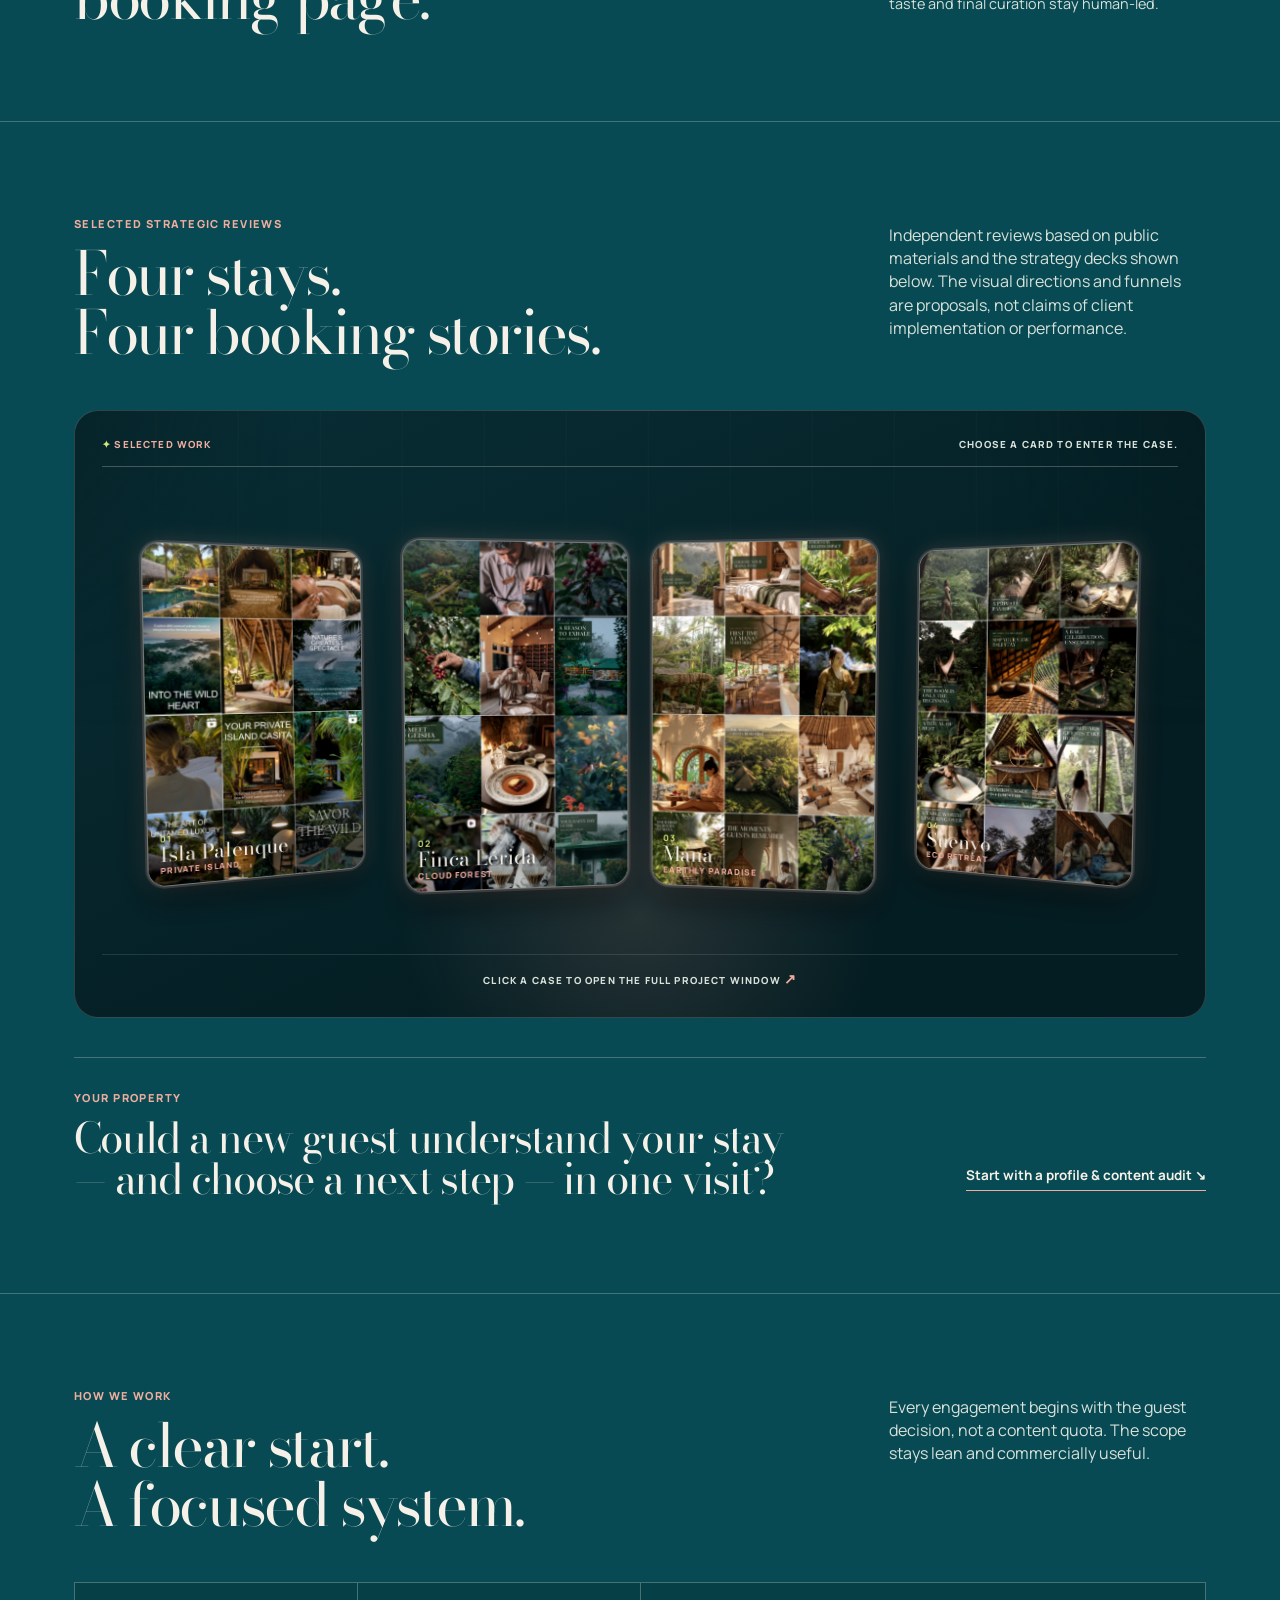
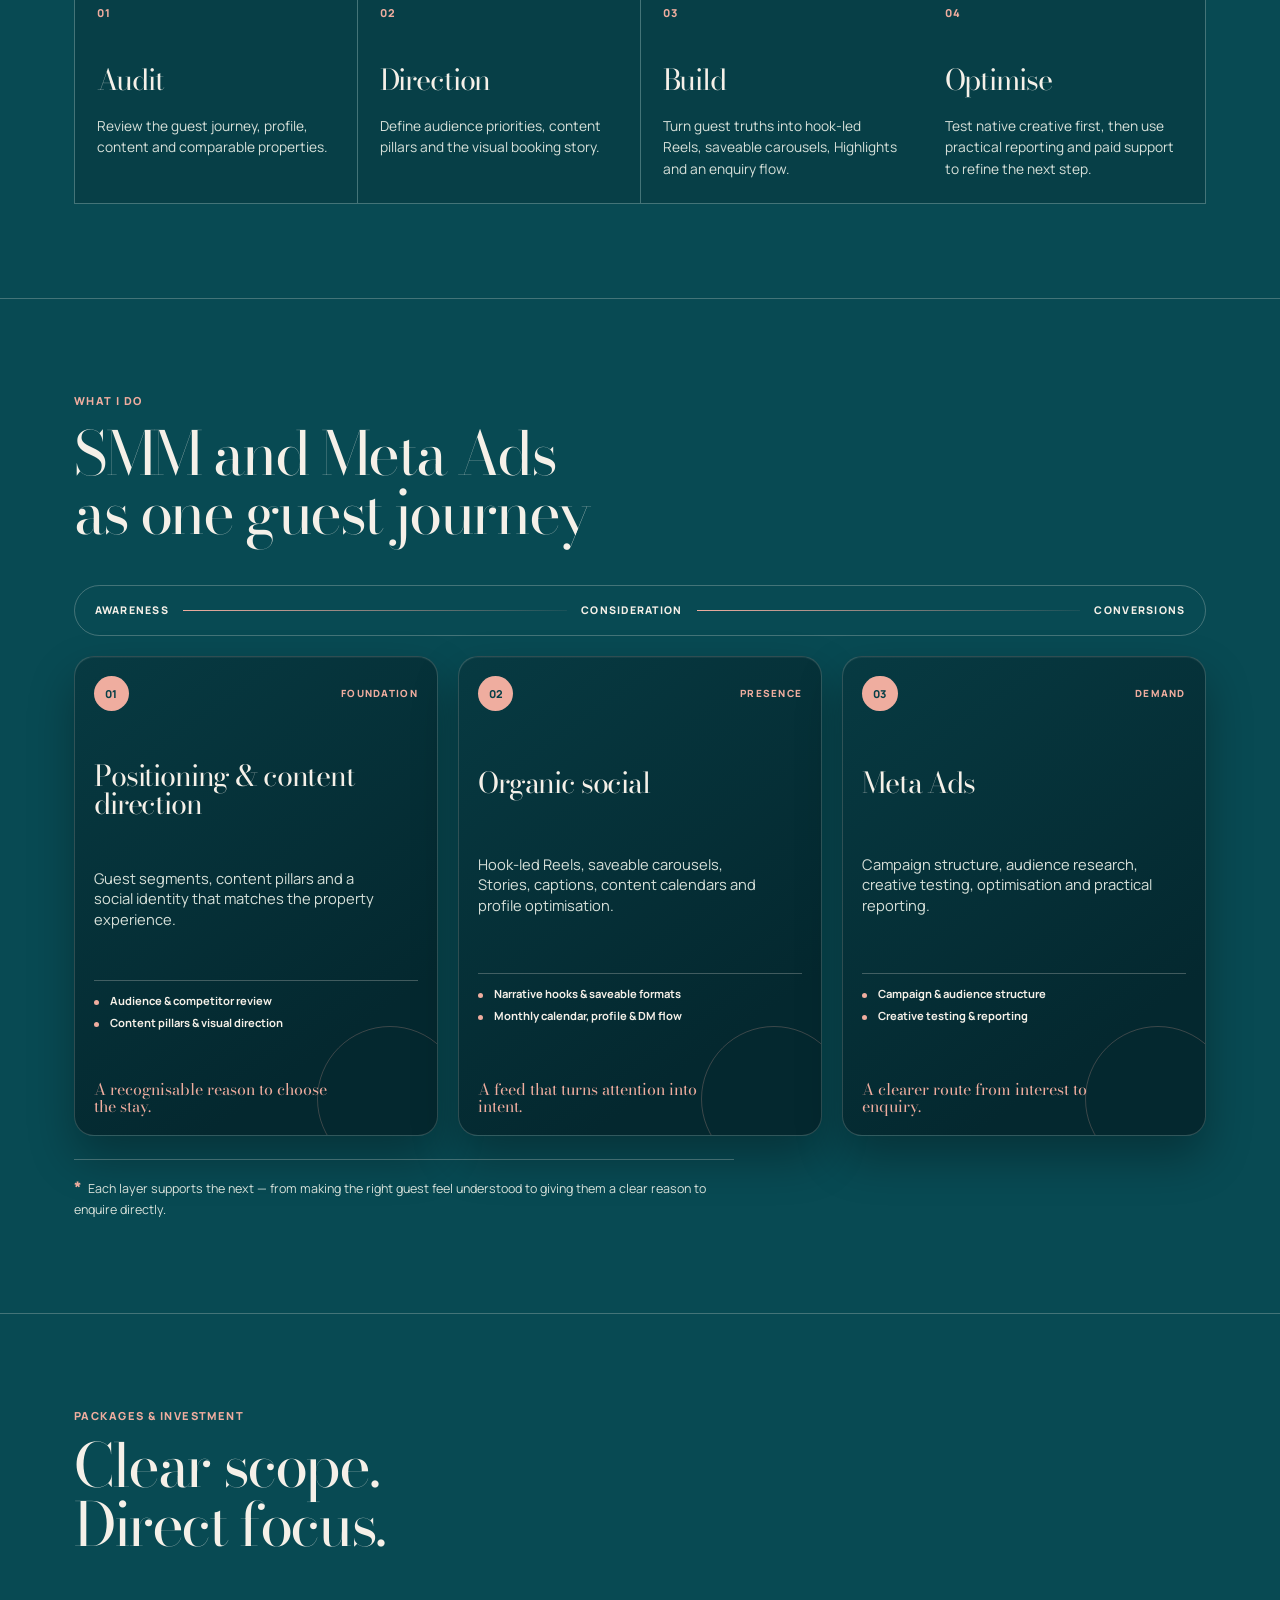
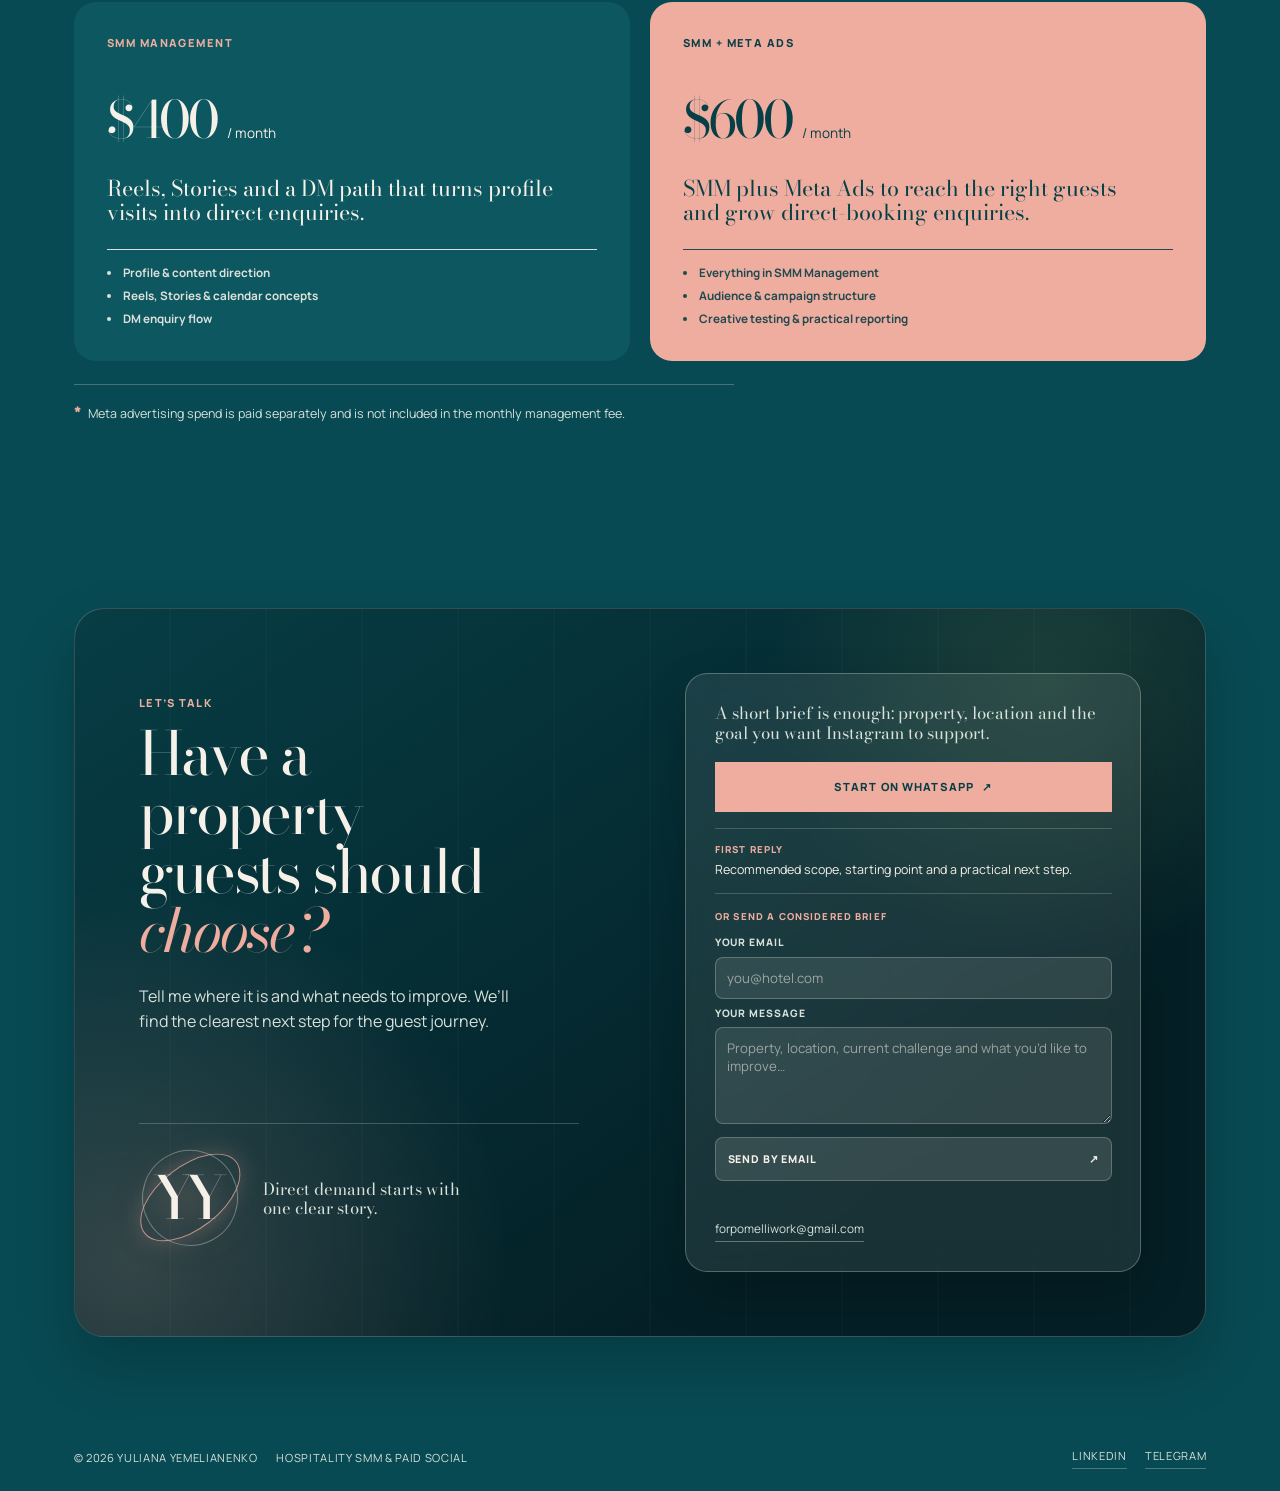
==== commit cddf180b: "Generalize hospitality positioning" ====
--- a/index.html
+++ b/index.html
@@ -37,10 +37,10 @@
         <div class="hero-grid">
           <div>
             <h1>Make the stay<br />feel worth booking <em>directly.</em></h1>
-            <p class="hero-copy">I build social media and Meta Ads systems for boutique hotels, resorts and villas across Bali, Thailand and tropical Asia.</p>
+            <p class="hero-copy">I build social media and Meta Ads systems that help independent hotels, resorts and villas turn attention into direct bookings.</p>
             <ul class="hero-proof" aria-label="Specialist focus">
               <li>Boutique hospitality</li>
-              <li>Bali · Thailand · Tropical Asia</li>
+              <li>Hotels · Resorts · Villas</li>
               <li>SMM + paid social</li>
             </ul>
             <div class="hero-actions">
